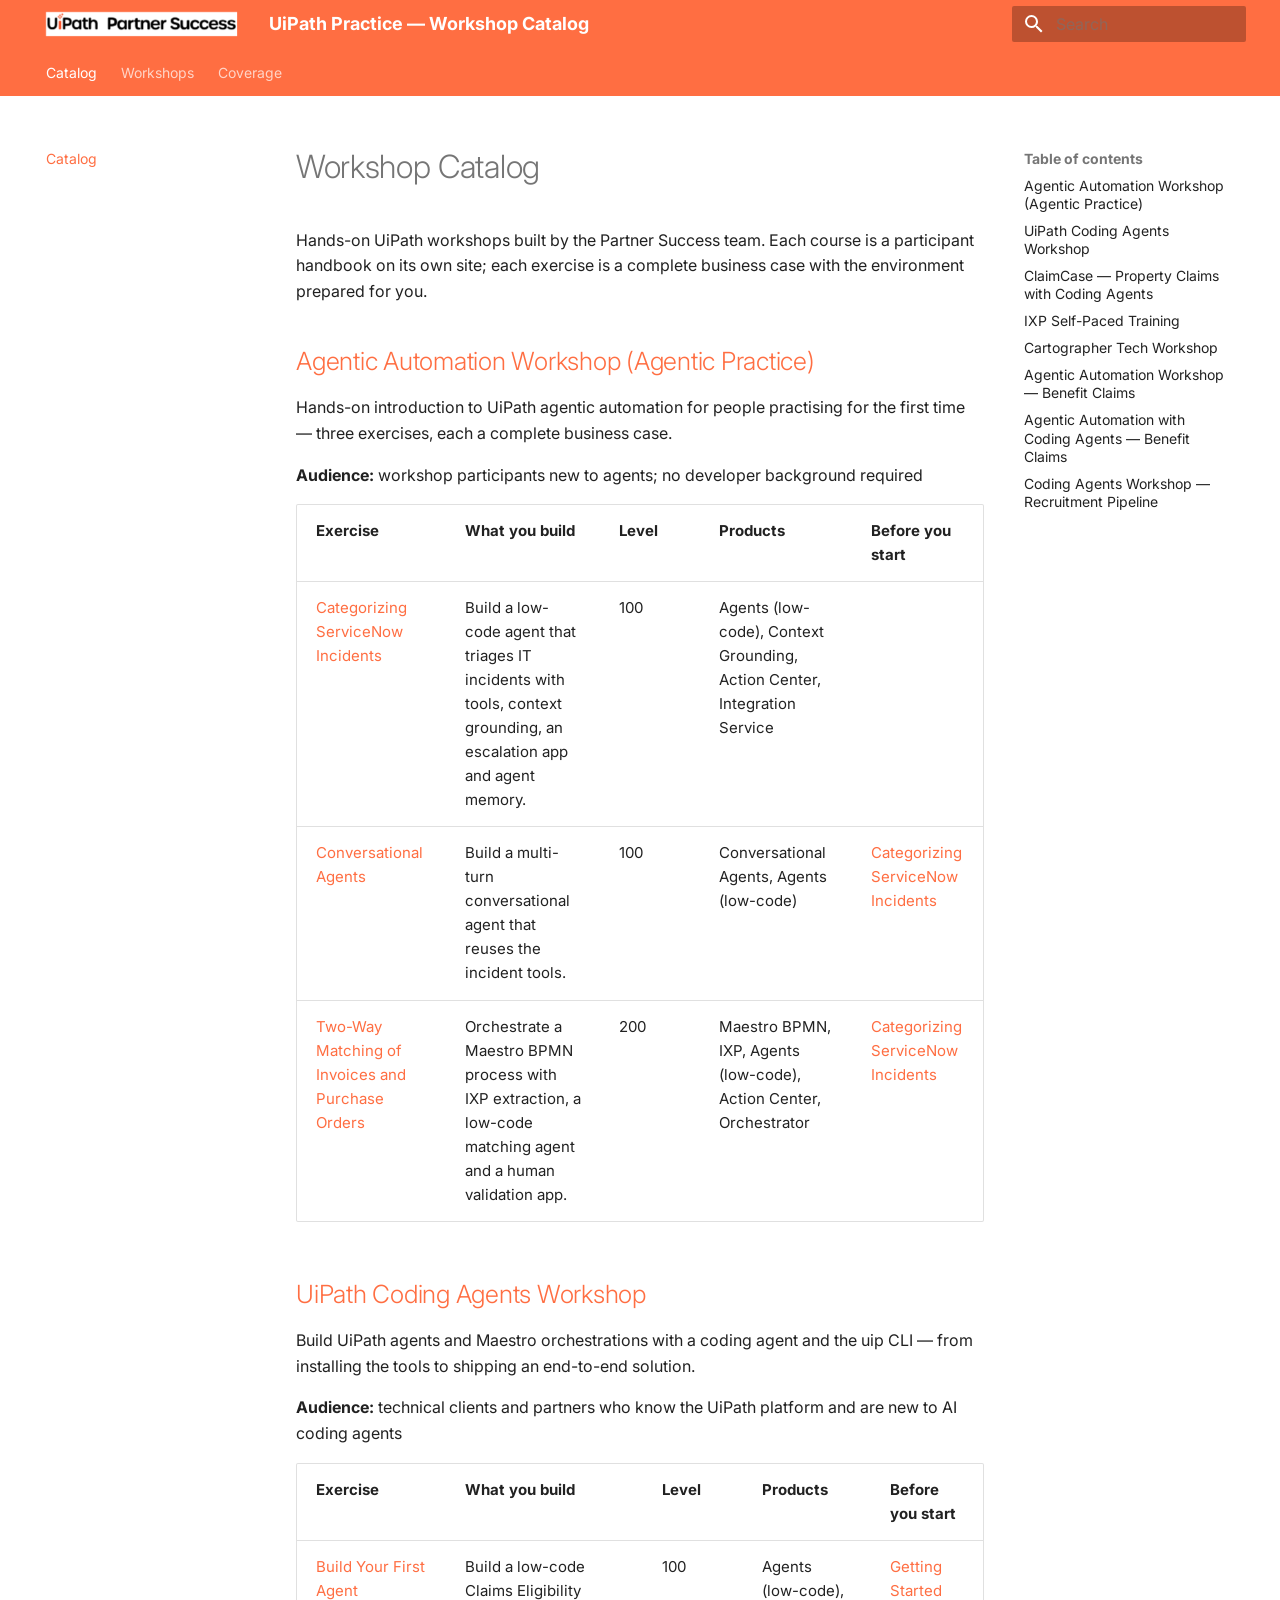
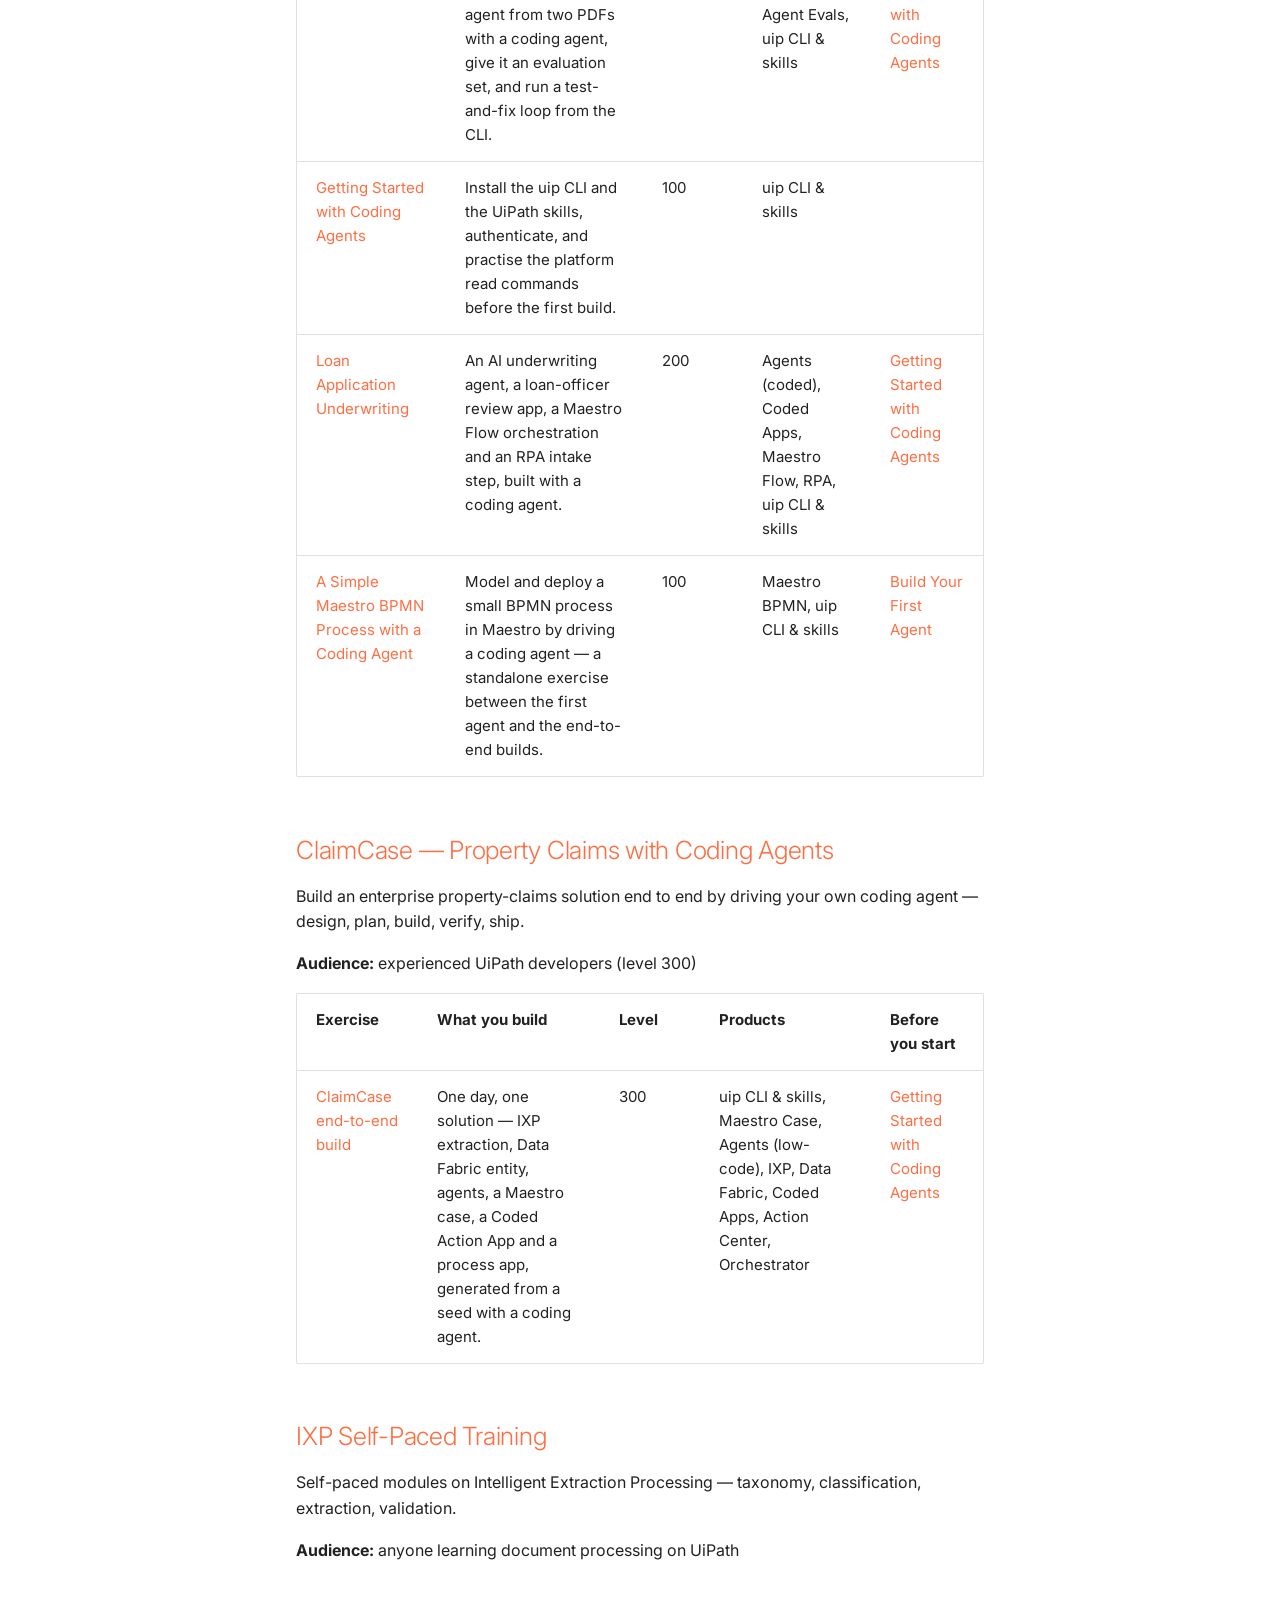
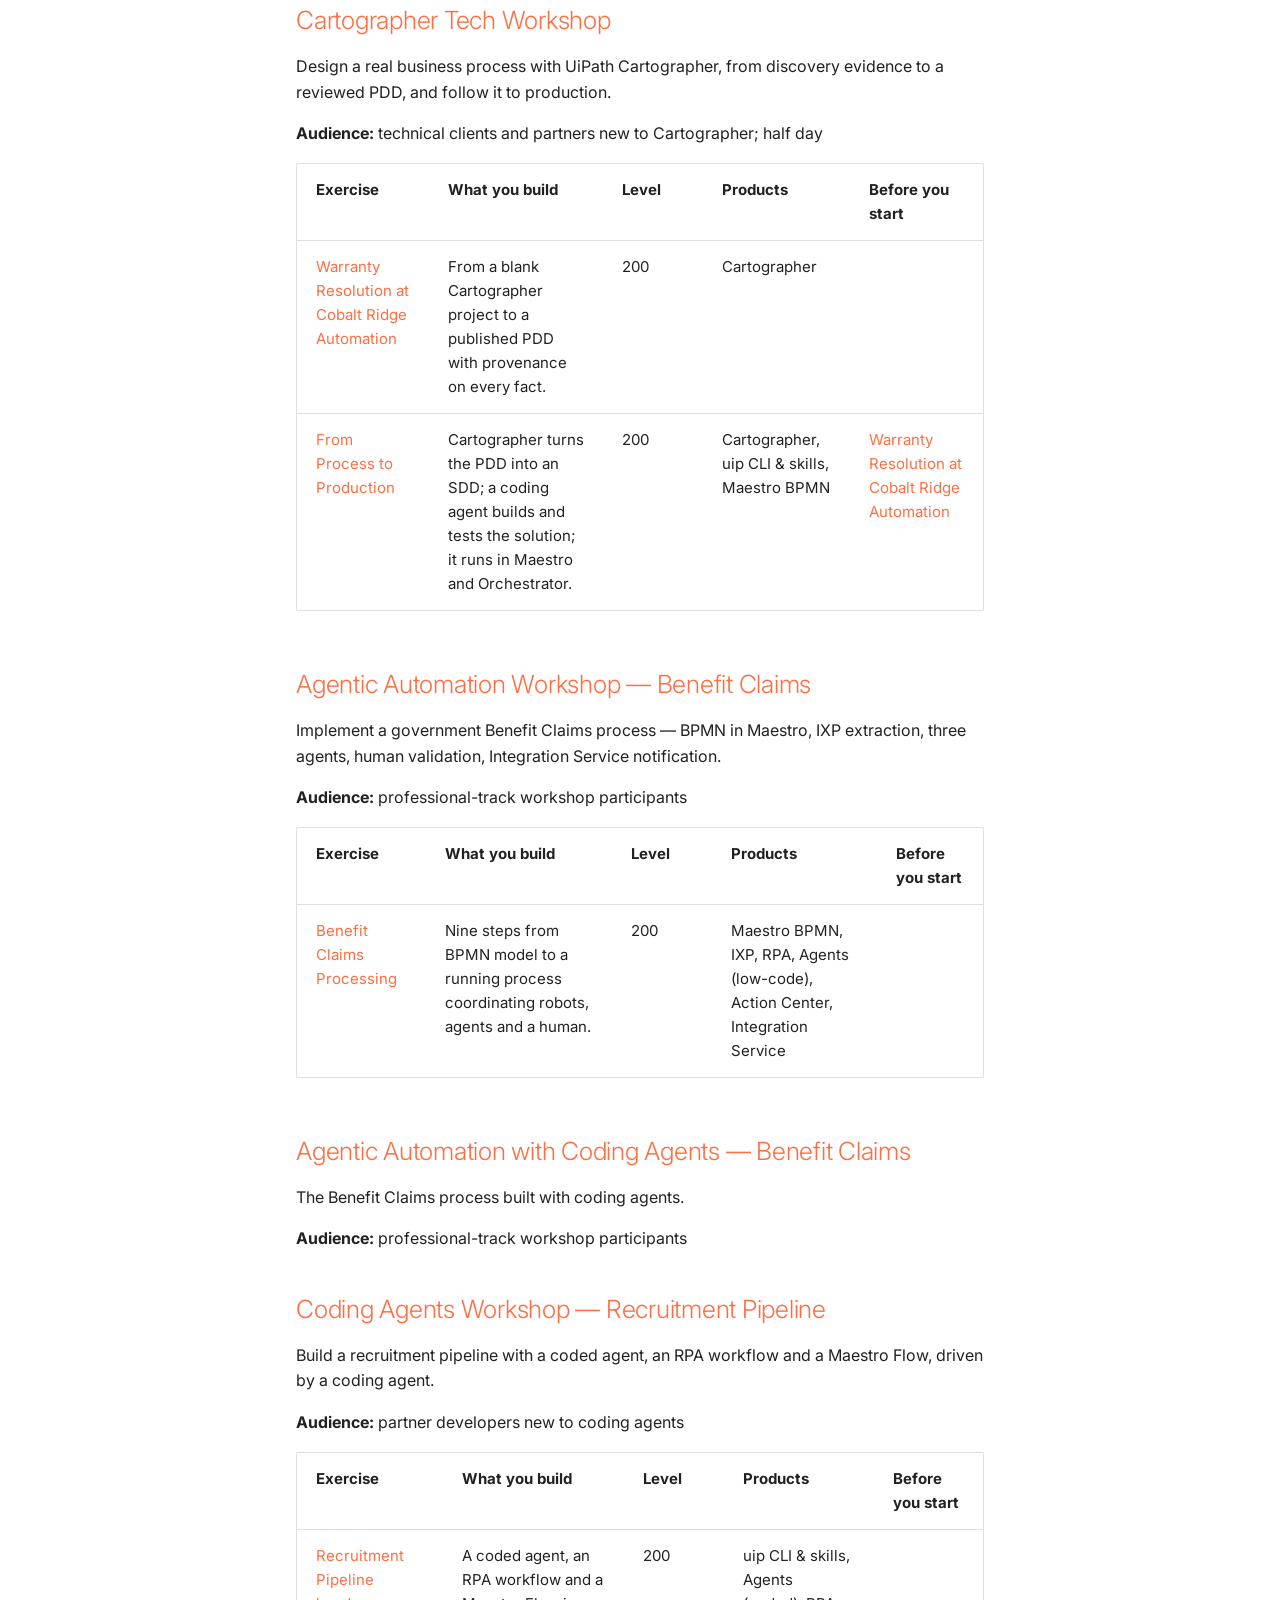
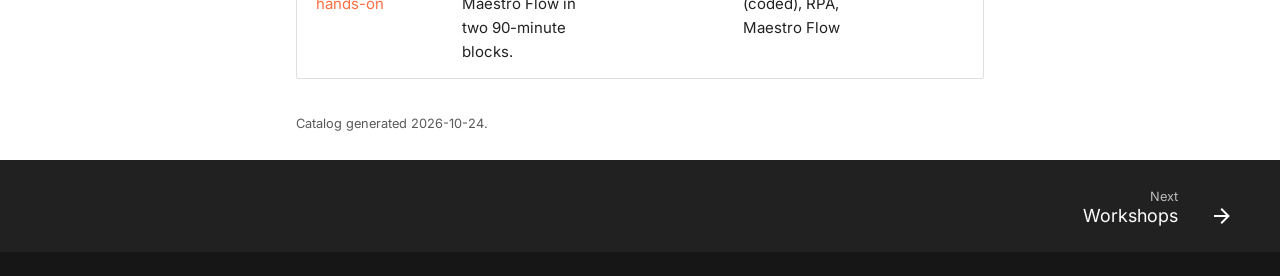
==== index.html @ 0eebb11f "Deployed 7a39adb with MkDocs version: 1.6.1" ====
<!doctype html>
<html lang="en" class="no-js">
  <head>
    
      <meta charset="utf-8">
      <meta name="viewport" content="width=device-width,initial-scale=1">
      
        <meta name="description" content="Catalog of hands-on UiPath workshops and exercises built by Partner Success">
      
      
      
        <link rel="canonical" href="https://uipath-practice.github.io/">
      
      
      
        <link rel="next" href="workshops/">
      
      
        
      
      
      <link rel="icon" href="assets/images/favicon.png">
      <meta name="generator" content="mkdocs-1.6.1, mkdocs-material-9.8.0">
    
    
      
        <title>UiPath Practice — Workshop Catalog</title>
      
    
    
      <link rel="stylesheet" href="assets/stylesheets/main.57a0d79d.min.css">
      
        
        <link rel="stylesheet" href="assets/stylesheets/palette.fb2fffe2.min.css">
      
      


    
    
      
    
    
      
        
        
        <link rel="preconnect" href="https://fonts.gstatic.com" crossorigin>
        <link rel="stylesheet" href="https://fonts.googleapis.com/css?family=Inter:300,300i,400,400i,700,700i%7CRoboto+Mono:400,400i,700,700i&display=fallback">
        <style>:root{--md-text-font:"Inter";--md-code-font:"Roboto Mono"}</style>
      
    
    
      <link rel="stylesheet" href="stylesheets/extra.css">
    
    <script>__md_scope=new URL(".",location),__md_hash=e=>[...e].reduce(((e,_)=>(e<<5)-e+_.charCodeAt(0)),0),__md_get=(e,_=localStorage,t=__md_scope)=>JSON.parse(_.getItem(t.pathname+"."+e)),__md_set=(e,_,t=localStorage,a=__md_scope)=>{try{t.setItem(a.pathname+"."+e,JSON.stringify(_))}catch(e){}}</script>
    
      

    
    
  </head>
  
  
    
    
    
    
    
    <body dir="ltr" data-md-color-scheme="default" data-md-color-primary="deep-orange" data-md-color-accent="orange">
  
    
    <input class="md-toggle" data-md-toggle="drawer" type="checkbox" id="__drawer" autocomplete="off">
    <input class="md-toggle" data-md-toggle="search" type="checkbox" id="__search" autocomplete="off">
    <label class="md-overlay" for="__drawer"></label>
    <div data-md-component="skip">
      
        
        <a href="#workshop-catalog" class="md-skip">
          Skip to content
        </a>
      
    </div>
    <div data-md-component="announce">
      
    </div>
    
    
      

<header class="md-header" data-md-component="header">
  <nav class="md-header__inner md-grid" aria-label="Header">
    <a href="." title="UiPath Practice — Workshop Catalog" class="md-header__button md-logo" aria-label="UiPath Practice — Workshop Catalog" data-md-component="logo">
      
  <img src="assets/images/logo.png" alt="logo">

    </a>
    <label class="md-header__button md-icon" for="__drawer">
      
      <svg xmlns="http://www.w3.org/2000/svg" viewBox="0 0 24 24"><path d="M3 6h18v2H3zm0 5h18v2H3zm0 5h18v2H3z"/></svg>
    </label>
    <div class="md-header__title" data-md-component="header-title">
      <div class="md-header__ellipsis">
        <div class="md-header__topic">
          <span class="md-ellipsis">
            UiPath Practice — Workshop Catalog
          </span>
        </div>
        <div class="md-header__topic" data-md-component="header-topic">
          <span class="md-ellipsis">
            
              Catalog
            
          </span>
        </div>
      </div>
    </div>
    
      
    
    
    
    
      
      
        <label class="md-header__button md-icon" for="__search">
          
          <svg xmlns="http://www.w3.org/2000/svg" viewBox="0 0 24 24"><path d="M9.5 3A6.5 6.5 0 0 1 16 9.5c0 1.61-.59 3.09-1.56 4.23l.27.27h.79l5 5-1.5 1.5-5-5v-.79l-.27-.27A6.52 6.52 0 0 1 9.5 16 6.5 6.5 0 0 1 3 9.5 6.5 6.5 0 0 1 9.5 3m0 2C7 5 5 7 5 9.5S7 14 9.5 14 14 12 14 9.5 12 5 9.5 5"/></svg>
        </label>
        <div class="md-search" data-md-component="search" role="dialog">
  <label class="md-search__overlay" for="__search"></label>
  <div class="md-search__inner" role="search">
    <form class="md-search__form" name="search">
      <input type="text" class="md-search__input" name="query" aria-label="Search" placeholder="Search" autocapitalize="off" autocorrect="off" autocomplete="off" spellcheck="false" data-md-component="search-query" required>
      <label class="md-search__icon md-icon" for="__search">
        
        <svg xmlns="http://www.w3.org/2000/svg" viewBox="0 0 24 24"><path d="M9.5 3A6.5 6.5 0 0 1 16 9.5c0 1.61-.59 3.09-1.56 4.23l.27.27h.79l5 5-1.5 1.5-5-5v-.79l-.27-.27A6.52 6.52 0 0 1 9.5 16 6.5 6.5 0 0 1 3 9.5 6.5 6.5 0 0 1 9.5 3m0 2C7 5 5 7 5 9.5S7 14 9.5 14 14 12 14 9.5 12 5 9.5 5"/></svg>
        
        <svg xmlns="http://www.w3.org/2000/svg" viewBox="0 0 24 24"><path d="M20 11v2H8l5.5 5.5-1.42 1.42L4.16 12l7.92-7.92L13.5 5.5 8 11z"/></svg>
      </label>
      <nav class="md-search__options" aria-label="Search">
        
        <button type="reset" class="md-search__icon md-icon" title="Clear" aria-label="Clear" tabindex="-1">
          
          <svg xmlns="http://www.w3.org/2000/svg" viewBox="0 0 24 24"><path d="M19 6.41 17.59 5 12 10.59 6.41 5 5 6.41 10.59 12 5 17.59 6.41 19 12 13.41 17.59 19 19 17.59 13.41 12z"/></svg>
        </button>
      </nav>
      
    </form>
    <div class="md-search__output">
      <div class="md-search__scrollwrap" tabindex="0" data-md-scrollfix>
        <div class="md-search-result" data-md-component="search-result">
          <div class="md-search-result__meta">
            Initializing search
          </div>
          <ol class="md-search-result__list" role="presentation"></ol>
        </div>
      </div>
    </div>
  </div>
</div>
      
    
    
  </nav>
  
</header>
    
    <div class="md-container" data-md-component="container">
      
      
        
          
            
<nav class="md-tabs" aria-label="Tabs" data-md-component="tabs">
  <div class="md-grid">
    <ul class="md-tabs__list">
      
        
  
  
  
    
  
  
    <li class="md-tabs__item md-tabs__item--active">
      <a href="." class="md-tabs__link">
        
  
  
    
  
  Catalog

      </a>
    </li>
  

      
        
  
  
  
  
    <li class="md-tabs__item">
      <a href="workshops/" class="md-tabs__link">
        
  
  
    
  
  Workshops

      </a>
    </li>
  

      
        
  
  
  
  
    <li class="md-tabs__item">
      <a href="coverage/" class="md-tabs__link">
        
  
  
    
  
  Coverage

      </a>
    </li>
  

      
    </ul>
  </div>
</nav>
          
        
      
      <main class="md-main" data-md-component="main">
        <div class="md-main__inner md-grid">
          
            
              
              <div class="md-sidebar md-sidebar--primary" data-md-component="sidebar" data-md-type="navigation" >
                <div class="md-sidebar__scrollwrap">
                  <div class="md-sidebar__inner">
                    


  


<nav class="md-nav md-nav--primary md-nav--lifted" aria-label="Navigation" data-md-level="0">
  <label class="md-nav__title" for="__drawer">
    <a href="." title="UiPath Practice — Workshop Catalog" class="md-nav__button md-logo" aria-label="UiPath Practice — Workshop Catalog" data-md-component="logo">
      
  <img src="assets/images/logo.png" alt="logo">

    </a>
    UiPath Practice — Workshop Catalog
  </label>
  
  <ul class="md-nav__list" data-md-scrollfix>
    
      
      
  
  
    
  
  
  
    <li class="md-nav__item md-nav__item--active">
      
      <input class="md-nav__toggle md-toggle" type="checkbox" id="__toc">
      
      
        
      
      
        <label class="md-nav__link md-nav__link--active" for="__toc">
          
  
  
  <span class="md-ellipsis">
    
  
    Catalog
  

    
  </span>
  
  

          <span class="md-nav__icon md-icon"></span>
        </label>
      
      <a href="." class="md-nav__link md-nav__link--active">
        
  
  
  <span class="md-ellipsis">
    
  
    Catalog
  

    
  </span>
  
  

      </a>
      
        

<nav class="md-nav md-nav--secondary" aria-label="Table of contents">
  
  
  
    
  
  
    <label class="md-nav__title" for="__toc">
      <span class="md-nav__icon md-icon"></span>
      Table of contents
    </label>
    <ul class="md-nav__list" data-md-component="toc" data-md-scrollfix>
      
        <li class="md-nav__item">
  <a href="#agentic-automation-workshop-agentic-practice" class="md-nav__link">
    <span class="md-ellipsis">
      
        Agentic Automation Workshop (Agentic Practice)
      
    </span>
  </a>
  
</li>
      
        <li class="md-nav__item">
  <a href="#uipath-coding-agents-workshop" class="md-nav__link">
    <span class="md-ellipsis">
      
        UiPath Coding Agents Workshop
      
    </span>
  </a>
  
</li>
      
        <li class="md-nav__item">
  <a href="#claimcase-property-claims-with-coding-agents" class="md-nav__link">
    <span class="md-ellipsis">
      
        ClaimCase — Property Claims with Coding Agents
      
    </span>
  </a>
  
</li>
      
        <li class="md-nav__item">
  <a href="#ixp-self-paced-training" class="md-nav__link">
    <span class="md-ellipsis">
      
        IXP Self-Paced Training
      
    </span>
  </a>
  
</li>
      
        <li class="md-nav__item">
  <a href="#cartographer-tech-workshop" class="md-nav__link">
    <span class="md-ellipsis">
      
        Cartographer Tech Workshop
      
    </span>
  </a>
  
</li>
      
        <li class="md-nav__item">
  <a href="#agentic-automation-workshop-benefit-claims" class="md-nav__link">
    <span class="md-ellipsis">
      
        Agentic Automation Workshop — Benefit Claims
      
    </span>
  </a>
  
</li>
      
        <li class="md-nav__item">
  <a href="#agentic-automation-with-coding-agents-benefit-claims" class="md-nav__link">
    <span class="md-ellipsis">
      
        Agentic Automation with Coding Agents — Benefit Claims
      
    </span>
  </a>
  
</li>
      
        <li class="md-nav__item">
  <a href="#coding-agents-workshop-recruitment-pipeline" class="md-nav__link">
    <span class="md-ellipsis">
      
        Coding Agents Workshop — Recruitment Pipeline
      
    </span>
  </a>
  
</li>
      
    </ul>
  
</nav>
      
    </li>
  

    
      
      
  
  
  
  
    <li class="md-nav__item">
      <a href="workshops/" class="md-nav__link">
        
  
  
  <span class="md-ellipsis">
    
  
    Workshops
  

    
  </span>
  
  

      </a>
    </li>
  

    
      
      
  
  
  
  
    <li class="md-nav__item">
      <a href="coverage/" class="md-nav__link">
        
  
  
  <span class="md-ellipsis">
    
  
    Coverage
  

    
  </span>
  
  

      </a>
    </li>
  

    
  </ul>
</nav>
                  </div>
                </div>
              </div>
            
            
              
              <div class="md-sidebar md-sidebar--secondary" data-md-component="sidebar" data-md-type="toc" >
                <div class="md-sidebar__scrollwrap">
                  <div class="md-sidebar__inner">
                    

<nav class="md-nav md-nav--secondary" aria-label="Table of contents">
  
  
  
    
  
  
    <label class="md-nav__title" for="__toc">
      <span class="md-nav__icon md-icon"></span>
      Table of contents
    </label>
    <ul class="md-nav__list" data-md-component="toc" data-md-scrollfix>
      
        <li class="md-nav__item">
  <a href="#agentic-automation-workshop-agentic-practice" class="md-nav__link">
    <span class="md-ellipsis">
      
        Agentic Automation Workshop (Agentic Practice)
      
    </span>
  </a>
  
</li>
      
        <li class="md-nav__item">
  <a href="#uipath-coding-agents-workshop" class="md-nav__link">
    <span class="md-ellipsis">
      
        UiPath Coding Agents Workshop
      
    </span>
  </a>
  
</li>
      
        <li class="md-nav__item">
  <a href="#claimcase-property-claims-with-coding-agents" class="md-nav__link">
    <span class="md-ellipsis">
      
        ClaimCase — Property Claims with Coding Agents
      
    </span>
  </a>
  
</li>
      
        <li class="md-nav__item">
  <a href="#ixp-self-paced-training" class="md-nav__link">
    <span class="md-ellipsis">
      
        IXP Self-Paced Training
      
    </span>
  </a>
  
</li>
      
        <li class="md-nav__item">
  <a href="#cartographer-tech-workshop" class="md-nav__link">
    <span class="md-ellipsis">
      
        Cartographer Tech Workshop
      
    </span>
  </a>
  
</li>
      
        <li class="md-nav__item">
  <a href="#agentic-automation-workshop-benefit-claims" class="md-nav__link">
    <span class="md-ellipsis">
      
        Agentic Automation Workshop — Benefit Claims
      
    </span>
  </a>
  
</li>
      
        <li class="md-nav__item">
  <a href="#agentic-automation-with-coding-agents-benefit-claims" class="md-nav__link">
    <span class="md-ellipsis">
      
        Agentic Automation with Coding Agents — Benefit Claims
      
    </span>
  </a>
  
</li>
      
        <li class="md-nav__item">
  <a href="#coding-agents-workshop-recruitment-pipeline" class="md-nav__link">
    <span class="md-ellipsis">
      
        Coding Agents Workshop — Recruitment Pipeline
      
    </span>
  </a>
  
</li>
      
    </ul>
  
</nav>
                  </div>
                </div>
              </div>
            
          
          
            <div class="md-content" data-md-component="content">
              
              <article class="md-content__inner md-typeset">
                
                  



<h1 id="workshop-catalog">Workshop Catalog</h1>
<p>Hands-on UiPath workshops built by the Partner Success team. Each course is a participant handbook on its own site; each exercise is a complete business case with the environment prepared for you.</p>
<h2 id="agentic-automation-workshop-agentic-practice"><a href="https://uipath-practice.github.io/AgenticPracticeCourse/">Agentic Automation Workshop (Agentic Practice)</a></h2>
<p>Hands-on introduction to UiPath agentic automation for people practising for the first time — three exercises, each a complete business case.</p>
<p><strong>Audience:</strong> workshop participants new to agents; no developer background required</p>
<table>
<thead>
<tr>
<th>Exercise</th>
<th>What you build</th>
<th>Level</th>
<th>Products</th>
<th>Before you start</th>
</tr>
</thead>
<tbody>
<tr>
<td><a href="https://uipath-practice.github.io/AgenticPracticeCourse/categorizing-incidents/">Categorizing ServiceNow Incidents</a></td>
<td>Build a low-code agent that triages IT incidents with tools, context grounding, an escalation app and agent memory.</td>
<td>100</td>
<td>Agents (low-code), Context Grounding, Action Center, Integration Service</td>
<td></td>
</tr>
<tr>
<td><a href="https://uipath-practice.github.io/AgenticPracticeCourse/conversational-agents/">Conversational Agents</a></td>
<td>Build a multi-turn conversational agent that reuses the incident tools.</td>
<td>100</td>
<td>Conversational Agents, Agents (low-code)</td>
<td><a href="https://uipath-practice.github.io/AgenticPracticeCourse/categorizing-incidents/">Categorizing ServiceNow Incidents</a></td>
</tr>
<tr>
<td><a href="https://uipath-practice.github.io/AgenticPracticeCourse/invoice-matching-ixp/">Two-Way Matching of Invoices and Purchase Orders</a></td>
<td>Orchestrate a Maestro BPMN process with IXP extraction, a low-code matching agent and a human validation app.</td>
<td>200</td>
<td>Maestro BPMN, IXP, Agents (low-code), Action Center, Orchestrator</td>
<td><a href="https://uipath-practice.github.io/AgenticPracticeCourse/categorizing-incidents/">Categorizing ServiceNow Incidents</a></td>
</tr>
</tbody>
</table>
<h2 id="uipath-coding-agents-workshop"><a href="https://uipath-practice.github.io/CodingAgentsCourse/">UiPath Coding Agents Workshop</a></h2>
<p>Build UiPath agents and Maestro orchestrations with a coding agent and the uip CLI — from installing the tools to shipping an end-to-end solution.</p>
<p><strong>Audience:</strong> technical clients and partners who know the UiPath platform and are new to AI coding agents</p>
<table>
<thead>
<tr>
<th>Exercise</th>
<th>What you build</th>
<th>Level</th>
<th>Products</th>
<th>Before you start</th>
</tr>
</thead>
<tbody>
<tr>
<td><a href="https://uipath-practice.github.io/CodingAgentsCourse/getting-started/3-build-your-first-agent/">Build Your First Agent</a></td>
<td>Build a low-code Claims Eligibility agent from two PDFs with a coding agent, give it an evaluation set, and run a test-and-fix loop from the CLI.</td>
<td>100</td>
<td>Agents (low-code), Agent Evals, uip CLI &amp; skills</td>
<td><a href="https://uipath-practice.github.io/CodingAgentsCourse/getting-started/">Getting Started with Coding Agents</a></td>
</tr>
<tr>
<td><a href="https://uipath-practice.github.io/CodingAgentsCourse/getting-started/">Getting Started with Coding Agents</a></td>
<td>Install the uip CLI and the UiPath skills, authenticate, and practise the platform read commands before the first build.</td>
<td>100</td>
<td>uip CLI &amp; skills</td>
<td></td>
</tr>
<tr>
<td><a href="https://uipath-practice.github.io/CodingAgentsCourse/loan-application-underwriting/">Loan Application Underwriting</a></td>
<td>An AI underwriting agent, a loan-officer review app, a Maestro Flow orchestration and an RPA intake step, built with a coding agent.</td>
<td>200</td>
<td>Agents (coded), Coded Apps, Maestro Flow, RPA, uip CLI &amp; skills</td>
<td><a href="https://uipath-practice.github.io/CodingAgentsCourse/getting-started/">Getting Started with Coding Agents</a></td>
</tr>
<tr>
<td><a href="https://uipath-practice.github.io/CodingAgentsCourse/getting-started/4-simple-bpmn/">A Simple Maestro BPMN Process with a Coding Agent</a></td>
<td>Model and deploy a small BPMN process in Maestro by driving a coding agent — a standalone exercise between the first agent and the end-to-end builds.</td>
<td>100</td>
<td>Maestro BPMN, uip CLI &amp; skills</td>
<td><a href="https://uipath-practice.github.io/CodingAgentsCourse/getting-started/3-build-your-first-agent/">Build Your First Agent</a></td>
</tr>
</tbody>
</table>
<h2 id="claimcase-property-claims-with-coding-agents"><a href="https://uipath-practice.github.io/ClaimCaseWorkshop/">ClaimCase — Property Claims with Coding Agents</a></h2>
<p>Build an enterprise property-claims solution end to end by driving your own coding agent — design, plan, build, verify, ship.</p>
<p><strong>Audience:</strong> experienced UiPath developers (level 300)</p>
<table>
<thead>
<tr>
<th>Exercise</th>
<th>What you build</th>
<th>Level</th>
<th>Products</th>
<th>Before you start</th>
</tr>
</thead>
<tbody>
<tr>
<td><a href="https://uipath-practice.github.io/ClaimCaseWorkshop/">ClaimCase end-to-end build</a></td>
<td>One day, one solution — IXP extraction, Data Fabric entity, agents, a Maestro case, a Coded Action App and a process app, generated from a seed with a coding agent.</td>
<td>300</td>
<td>uip CLI &amp; skills, Maestro Case, Agents (low-code), IXP, Data Fabric, Coded Apps, Action Center, Orchestrator</td>
<td><a href="https://uipath-practice.github.io/CodingAgentsCourse/getting-started/">Getting Started with Coding Agents</a></td>
</tr>
</tbody>
</table>
<h2 id="ixp-self-paced-training"><a href="https://uipath-practice.github.io/IXP-TrainingCourse/">IXP Self-Paced Training</a></h2>
<p>Self-paced modules on Intelligent Extraction Processing — taxonomy, classification, extraction, validation.</p>
<p><strong>Audience:</strong> anyone learning document processing on UiPath</p>
<h2 id="cartographer-tech-workshop"><a href="https://uipath-practice.github.io/CartographerWorkshop/">Cartographer Tech Workshop</a></h2>
<p>Design a real business process with UiPath Cartographer, from discovery evidence to a reviewed PDD, and follow it to production.</p>
<p><strong>Audience:</strong> technical clients and partners new to Cartographer; half day</p>
<table>
<thead>
<tr>
<th>Exercise</th>
<th>What you build</th>
<th>Level</th>
<th>Products</th>
<th>Before you start</th>
</tr>
</thead>
<tbody>
<tr>
<td><a href="https://uipath-practice.github.io/CartographerWorkshop/warranty-resolution/">Warranty Resolution at Cobalt Ridge Automation</a></td>
<td>From a blank Cartographer project to a published PDD with provenance on every fact.</td>
<td>200</td>
<td>Cartographer</td>
<td></td>
</tr>
<tr>
<td><a href="https://uipath-practice.github.io/CartographerWorkshop/process-to-production/">From Process to Production</a></td>
<td>Cartographer turns the PDD into an SDD; a coding agent builds and tests the solution; it runs in Maestro and Orchestrator.</td>
<td>200</td>
<td>Cartographer, uip CLI &amp; skills, Maestro BPMN</td>
<td><a href="https://uipath-practice.github.io/CartographerWorkshop/warranty-resolution/">Warranty Resolution at Cobalt Ridge Automation</a></td>
</tr>
</tbody>
</table>
<h2 id="agentic-automation-workshop-benefit-claims"><a href="https://uipath-practice.github.io/AgenticProfessionalCourse/">Agentic Automation Workshop — Benefit Claims</a></h2>
<p>Implement a government Benefit Claims process — BPMN in Maestro, IXP extraction, three agents, human validation, Integration Service notification.</p>
<p><strong>Audience:</strong> professional-track workshop participants</p>
<table>
<thead>
<tr>
<th>Exercise</th>
<th>What you build</th>
<th>Level</th>
<th>Products</th>
<th>Before you start</th>
</tr>
</thead>
<tbody>
<tr>
<td><a href="https://uipath-practice.github.io/AgenticProfessionalCourse/benefit-claims-processing/">Benefit Claims Processing</a></td>
<td>Nine steps from BPMN model to a running process coordinating robots, agents and a human.</td>
<td>200</td>
<td>Maestro BPMN, IXP, RPA, Agents (low-code), Action Center, Integration Service</td>
<td></td>
</tr>
</tbody>
</table>
<h2 id="agentic-automation-with-coding-agents-benefit-claims"><a href="https://uipath-practice.github.io/AgenticCodingAgents/">Agentic Automation with Coding Agents — Benefit Claims</a></h2>
<p>The Benefit Claims process built with coding agents.</p>
<p><strong>Audience:</strong> professional-track workshop participants</p>
<h2 id="coding-agents-workshop-recruitment-pipeline"><a href="https://uipath-practice.github.io/CodingAgentsRecruitmentPipeline/">Coding Agents Workshop — Recruitment Pipeline</a></h2>
<p>Build a recruitment pipeline with a coded agent, an RPA workflow and a Maestro Flow, driven by a coding agent.</p>
<p><strong>Audience:</strong> partner developers new to coding agents</p>
<table>
<thead>
<tr>
<th>Exercise</th>
<th>What you build</th>
<th>Level</th>
<th>Products</th>
<th>Before you start</th>
</tr>
</thead>
<tbody>
<tr>
<td><a href="https://uipath-practice.github.io/CodingAgentsRecruitmentPipeline/coding-agents-hands-on/">Recruitment Pipeline hands-on</a></td>
<td>A coded agent, an RPA workflow and a Maestro Flow in two 90-minute blocks.</td>
<td>200</td>
<td>uip CLI &amp; skills, Agents (coded), RPA, Maestro Flow</td>
<td></td>
</tr>
</tbody>
</table>
<p><small>Catalog generated 2026-10-24.</small></p>












                
              </article>
            </div>
          
          
<script>var target=document.getElementById(location.hash.slice(1));target&&target.name&&(target.checked=target.name.startsWith("__tabbed_"))</script>
        </div>
        
          <button type="button" class="md-top md-icon" data-md-component="top" hidden>
  
  <svg xmlns="http://www.w3.org/2000/svg" viewBox="0 0 24 24"><path d="M13 20h-2V8l-5.5 5.5-1.42-1.42L12 4.16l7.92 7.92-1.42 1.42L13 8z"/></svg>
  Back to top
</button>
        
      </main>
      
        <footer class="md-footer">
  
    
      
      <nav class="md-footer__inner md-grid" aria-label="Footer" >
        
        
          
          <a href="workshops/" class="md-footer__link md-footer__link--next" aria-label="Next: Workshops">
            <div class="md-footer__title">
              <span class="md-footer__direction">
                Next
              </span>
              <div class="md-ellipsis">
                Workshops
              </div>
            </div>
            <div class="md-footer__button md-icon">
              
              <svg xmlns="http://www.w3.org/2000/svg" viewBox="0 0 24 24"><path d="M4 11v2h12l-5.5 5.5 1.42 1.42L19.84 12l-7.92-7.92L10.5 5.5 16 11z"/></svg>
            </div>
          </a>
        
      </nav>
    
  
  <div class="md-footer-meta md-typeset">
    <div class="md-footer-meta__inner md-grid">
      <div class="md-copyright">
  
  
</div>
      
    </div>
  </div>
</footer>
      
    </div>
    <div class="md-dialog" data-md-component="dialog">
      <div class="md-dialog__inner md-typeset"></div>
    </div>
    
    
    
      
      
      <script id="__config" type="application/json">{"annotate": null, "base": ".", "features": ["navigation.tabs", "navigation.top", "navigation.footer", "search.highlight", "content.code.copy"], "search": "assets/javascripts/workers/search.a7633da7.min.js", "tags": null, "translations": {"clipboard.copied": "Copied to clipboard", "clipboard.copy": "Copy to clipboard", "search.result.more.one": "1 more on this page", "search.result.more.other": "# more on this page", "search.result.none": "No matching documents", "search.result.one": "1 matching document", "search.result.other": "# matching documents", "search.result.placeholder": "Type to start searching", "search.result.term.missing": "Missing", "select.version": "Select version"}, "version": null}</script>
    
    
      <script src="assets/javascripts/bundle.c21346df.min.js"></script>
      
    
  </body>
</html>
---- assets/stylesheets/main.57a0d79d.min.css ----
@charset "UTF-8";html{box-sizing:border-box;-webkit-text-size-adjust:none;-moz-text-size-adjust:none;text-size-adjust:none}*,:after,:before{box-sizing:inherit}@media(prefers-reduced-motion){*,:after,:before{transition:none!important}}body{margin:0;-webkit-font-smoothing:antialiased;-moz-osx-font-smoothing:grayscale;--md-text-font-family:var(--md-text-font, _),
    -apple-system, BlinkMacSystemFont, Helvetica, Arial, sans-serif;--md-code-font-family:var(--md-code-font, _),
    SFMono-Regular, Consolas, Menlo, monospace}.md-typeset code:not(.focus-visible),a,button,input,label{-webkit-tap-highlight-color:transparent}a{color:inherit;text-decoration:none}hr{box-sizing:initial;display:block;height:.05rem;padding:0;overflow:visible;border:0}small{font-size:80%}sub,sup{line-height:1em}img{border-style:none}table{border-spacing:0;border-collapse:initial}td,th{font-weight:400;vertical-align:top}button{padding:0;margin:0;font-family:inherit;font-size:inherit;background:#0000;border:0}input{border:0;outline:none}:root{--md-primary-fg-color:#4051b5;--md-primary-fg-color--light:#5d6cc0;--md-primary-fg-color--dark:#303fa1;--md-primary-bg-color:#fff;--md-primary-bg-color--light:#ffffffb3;--md-accent-fg-color:#526cfe;--md-accent-fg-color--transparent:#526cfe1a;--md-accent-bg-color:#fff;--md-accent-bg-color--light:#ffffffb3;--md-typeset-table-sort-icon:url("data:image/svg+xml;charset=utf-8,<svg xmlns='http://www.w3.org/2000/svg' viewBox='0 0 24 24'><path d='m18 21-4-4h3V7h-3l4-4 4 4h-3v10h3M2 19v-2h10v2M2 13v-2h7v2M2 7V5h4v2z'/></svg>");--md-typeset-table-sort-icon--asc:url("data:image/svg+xml;charset=utf-8,<svg xmlns='http://www.w3.org/2000/svg' viewBox='0 0 24 24'><path d='M19 17h3l-4 4-4-4h3V3h2M2 17h10v2H2M6 5v2H2V5m0 6h7v2H2z'/></svg>");--md-typeset-table-sort-icon--desc:url("data:image/svg+xml;charset=utf-8,<svg xmlns='http://www.w3.org/2000/svg' viewBox='0 0 24 24'><path d='M19 7h3l-4-4-4 4h3v14h2M2 17h10v2H2M6 5v2H2V5m0 6h7v2H2z'/></svg>")}[data-md-color-scheme=default]{color-scheme:light}[data-md-color-scheme=default] img[src$="#gh-dark-mode-only"],[data-md-color-scheme=default] img[src$="#only-dark"]{display:none}:root,[data-md-color-scheme=default]{--md-hue:225deg;--md-default-fg-color:#000000de;--md-default-fg-color--light:#0000008a;--md-default-fg-color--lighter:#00000052;--md-default-fg-color--lightest:#00000012;--md-default-bg-color:#fff;--md-default-bg-color--light:#ffffffb3;--md-default-bg-color--lighter:#ffffff4d;--md-default-bg-color--lightest:#ffffff1f;--md-code-fg-color:#36464e;--md-code-bg-color:#f5f5f5;--md-code-bg-color--light:#f5f5f5b3;--md-code-bg-color--lighter:#f5f5f54d;--md-code-hl-color:#4287ff;--md-code-hl-color--light:#4287ff1a;--md-code-hl-number-color:#d52a2a;--md-code-hl-special-color:#db1457;--md-code-hl-function-color:#a846b9;--md-code-hl-constant-color:#6e59d9;--md-code-hl-keyword-color:#3f6ec6;--md-code-hl-string-color:#1c7d4d;--md-code-hl-name-color:var(--md-code-fg-color);--md-code-hl-operator-color:var(--md-default-fg-color--light);--md-code-hl-punctuation-color:var(--md-default-fg-color--light);--md-code-hl-comment-color:var(--md-default-fg-color--light);--md-code-hl-generic-color:var(--md-default-fg-color--light);--md-code-hl-variable-color:var(--md-default-fg-color--light);--md-typeset-color:var(--md-default-fg-color);--md-typeset-a-color:var(--md-primary-fg-color);--md-typeset-del-color:#f5503d26;--md-typeset-ins-color:#0bd57026;--md-typeset-kbd-color:#fafafa;--md-typeset-kbd-accent-color:#fff;--md-typeset-kbd-border-color:#b8b8b8;--md-typeset-mark-color:#ffff0080;--md-typeset-table-color:#0000001f;--md-typeset-table-color--light:#00000009;--md-admonition-fg-color:var(--md-default-fg-color);--md-admonition-bg-color:var(--md-default-bg-color);--md-warning-fg-color:#000000de;--md-warning-bg-color:#ff9;--md-footer-fg-color:#fff;--md-footer-fg-color--light:#ffffffb3;--md-footer-fg-color--lighter:#ffffff73;--md-footer-bg-color:#000000de;--md-footer-bg-color--dark:#00000052;--md-shadow-z1:0 0.2rem 0.5rem #0000000d,
    0 0 0.05rem #0000001a;--md-shadow-z2:0 0.2rem 0.5rem #0000001a,
    0 0 0.05rem #00000040;--md-shadow-z3:0 0.2rem 0.5rem #0003,
    0 0 0.05rem #00000059}.md-icon svg{display:block;width:1.2rem;height:1.2rem;fill:currentcolor}aside,body,input{font-family:var(--md-text-font-family);font-feature-settings:"kern","liga";color:var(--md-typeset-color)}code,kbd,pre{font-family:var(--md-code-font-family);font-feature-settings:"kern"}.md-typeset{font-size:.8rem;line-height:1.6;overflow-wrap:break-word;-webkit-print-color-adjust:exact;color-adjust:exact}@media print{.md-typeset{font-size:.68rem}.md-typeset code,.md-typeset kbd,.md-typeset pre{white-space:pre-wrap}}.md-typeset blockquote,.md-typeset dl,.md-typeset figure,.md-typeset ol,.md-typeset pre,.md-typeset ul{margin-top:1em;margin-bottom:1em}.md-typeset h1{margin:0 0 1.25em;font-size:2em;line-height:1.3;color:var(--md-default-fg-color--light)}.md-typeset h1,.md-typeset h2{font-weight:300;letter-spacing:-.01em}.md-typeset h2{margin:1.6em 0 .64em;font-size:1.5625em;line-height:1.4}.md-typeset h3{margin:1.6em 0 .8em;font-size:1.25em;font-weight:400;line-height:1.5;letter-spacing:-.01em}.md-typeset h2+h3{margin-top:.8em}.md-typeset h4{margin:1em 0;font-weight:700;letter-spacing:-.01em}.md-typeset h5,.md-typeset h6{margin:1.25em 0;font-size:.8em;font-weight:700;color:var(--md-default-fg-color--light);letter-spacing:-.01em}.md-typeset h5{text-transform:uppercase}.md-typeset h5 code{text-transform:none}.md-typeset hr{display:flow-root;margin:1.5em 0;border-bottom:.05rem solid var(--md-default-fg-color--lightest)}.md-typeset a{color:var(--md-typeset-a-color);word-break:break-word}.md-typeset a,.md-typeset a:before{transition:color 125ms}.md-typeset a:focus,.md-typeset a:hover{color:var(--md-accent-fg-color)}.md-typeset a:focus code,.md-typeset a:hover code{color:var(--md-accent-fg-color);background-color:var(--md-accent-fg-color--transparent)}.md-typeset a code{color:var(--md-typeset-a-color)}.md-typeset a.focus-visible{outline-color:var(--md-accent-fg-color);outline-offset:.2rem}.md-typeset code,.md-typeset kbd,.md-typeset pre{font-variant-ligatures:none;color:var(--md-code-fg-color);direction:ltr;transition:background-color 125ms}.md-typeset code{padding:0 .2941176471em;font-size:.85em;word-break:break-word;background-color:var(--md-code-bg-color);border-radius:.1rem;-webkit-box-decoration-break:clone;box-decoration-break:clone;transition:color 125ms,background-color 125ms}.md-typeset code:not(.focus-visible){outline:none}.md-typeset pre{position:relative;display:flow-root;line-height:1.4}.md-typeset pre>code{display:block;padding:.7720588235em 1.1764705882em;margin:0;overflow:auto;word-break:normal;touch-action:auto;scrollbar-color:var(--md-default-fg-color--lighter) #0000;scrollbar-width:thin;outline-color:var(--md-accent-fg-color);box-shadow:none;-webkit-box-decoration-break:slice;box-decoration-break:slice}.md-typeset pre>code:hover{scrollbar-color:var(--md-accent-fg-color) #0000}.md-typeset pre>code::-webkit-scrollbar{width:.2rem;height:.2rem}.md-typeset pre>code::-webkit-scrollbar-thumb{background-color:var(--md-default-fg-color--lighter)}.md-typeset pre>code::-webkit-scrollbar-thumb:hover{background-color:var(--md-accent-fg-color)}.md-typeset kbd{display:inline-block;padding:0 .6666666667em;font-size:.75em;color:var(--md-default-fg-color);word-break:break-word;vertical-align:text-top;background-color:var(--md-typeset-kbd-color);border-radius:.1rem;box-shadow:0 .1rem 0 .05rem var(--md-typeset-kbd-border-color),0 .1rem 0 var(--md-typeset-kbd-border-color),0 -.1rem .2rem var(--md-typeset-kbd-accent-color) inset}.md-typeset mark{color:inherit;word-break:break-word;background-color:var(--md-typeset-mark-color);-webkit-box-decoration-break:clone;box-decoration-break:clone}.md-typeset abbr{text-decoration:none;cursor:help}.md-typeset [data-preview],.md-typeset abbr{border-bottom:.05rem dotted var(--md-default-fg-color--light)}.md-typeset small{opacity:.75}[dir=ltr] .md-typeset sub,[dir=ltr] .md-typeset sup{margin-left:.078125em}[dir=rtl] .md-typeset sub,[dir=rtl] .md-typeset sup{margin-right:.078125em}[dir=ltr] .md-typeset blockquote{padding-left:.6rem;border-left:.2rem solid var(--md-default-fg-color--lighter)}[dir=rtl] .md-typeset blockquote{padding-right:.6rem;border-right:.2rem solid var(--md-default-fg-color--lighter)}.md-typeset blockquote{margin-left:0;margin-right:0;color:var(--md-default-fg-color--light)}.md-typeset ul{list-style-type:disc}.md-typeset ul[type]{list-style-type:revert-layer}[dir=ltr] .md-typeset ol,[dir=ltr] .md-typeset ol li ol,[dir=ltr] .md-typeset ol li ul,[dir=ltr] .md-typeset ul,[dir=ltr] .md-typeset ul li ol,[dir=ltr] .md-typeset ul li ul{margin-left:.625em}[dir=rtl] .md-typeset ol,[dir=rtl] .md-typeset ol li ol,[dir=rtl] .md-typeset ol li ul,[dir=rtl] .md-typeset ul,[dir=rtl] .md-typeset ul li ol,[dir=rtl] .md-typeset ul li ul{margin-right:.625em}.md-typeset ol,.md-typeset ul{padding:0}.md-typeset ol:not([hidden]),.md-typeset ul:not([hidden]){display:flow-root}.md-typeset ol ol,.md-typeset ul ol{list-style-type:lower-alpha}.md-typeset ol ol ol,.md-typeset ul ol ol{list-style-type:lower-roman}.md-typeset ol ol ol ol,.md-typeset ul ol ol ol{list-style-type:upper-alpha}.md-typeset ol ol ol ol ol,.md-typeset ul ol ol ol ol{list-style-type:upper-roman}.md-typeset ol[type],.md-typeset ul[type]{list-style-type:revert-layer}[dir=ltr] .md-typeset ol li,[dir=ltr] .md-typeset ul li{margin-left:1.25em}[dir=rtl] .md-typeset ol li,[dir=rtl] .md-typeset ul li{margin-right:1.25em}.md-typeset ol li,.md-typeset ul li{margin-bottom:.5em}.md-typeset ol li blockquote,.md-typeset ol li p,.md-typeset ul li blockquote,.md-typeset ul li p{margin:.5em 0}.md-typeset ol li:last-child,.md-typeset ul li:last-child{margin-bottom:0}.md-typeset ol li ol,.md-typeset ol li ul,.md-typeset ul li ol,.md-typeset ul li ul{margin-top:.5em;margin-bottom:.5em}[dir=ltr] .md-typeset dd{margin-left:1.875em}[dir=rtl] .md-typeset dd{margin-right:1.875em}.md-typeset dd{margin-top:1em;margin-bottom:1.5em}.md-typeset img,.md-typeset svg,.md-typeset video{max-width:100%;height:auto}.md-typeset img[align=left]{margin:1em 1em 1em 0}.md-typeset img[align=right]{margin:1em 0 1em 1em}.md-typeset img[align]:only-child{margin-top:0}.md-typeset figure{display:flow-root;width:fit-content;max-width:100%;margin:1em auto;text-align:center}.md-typeset figure img{display:block;margin:0 auto}.md-typeset figcaption{max-width:24rem;margin:1em auto;font-style:italic}.md-typeset iframe{max-width:100%}.md-typeset table:not([class]){display:inline-block;max-width:100%;overflow:auto;font-size:.64rem;touch-action:auto;background-color:var(--md-default-bg-color);border:.05rem solid var(--md-typeset-table-color);border-radius:.1rem}@media print{.md-typeset table:not([class]){display:table}}.md-typeset table:not([class])+*{margin-top:1.5em}.md-typeset table:not([class]) td>:first-child,.md-typeset table:not([class]) th>:first-child{margin-top:0}.md-typeset table:not([class]) td>:last-child,.md-typeset table:not([class]) th>:last-child{margin-bottom:0}.md-typeset table:not([class]) td:not([align]),.md-typeset table:not([class]) th:not([align]){text-align:left}[dir=rtl] .md-typeset table:not([class]) td:not([align]),[dir=rtl] .md-typeset table:not([class]) th:not([align]){text-align:right}.md-typeset table:not([class]) th{min-width:5rem;padding:.9375em 1.25em;font-weight:700;vertical-align:top}.md-typeset table:not([class]) td{padding:.9375em 1.25em;vertical-align:top;border-top:.05rem solid var(--md-typeset-table-color)}.md-typeset table:not([class]) tbody tr{transition:background-color 125ms}.md-typeset table:not([class]) tbody tr:hover{background-color:var(--md-typeset-table-color--light);box-shadow:0 .05rem 0 var(--md-default-bg-color) inset}.md-typeset table:not([class]) a{word-break:normal}.md-typeset table th[role=columnheader]{cursor:pointer}[dir=ltr] .md-typeset table th[role=columnheader]:after{margin-left:.5em}[dir=rtl] .md-typeset table th[role=columnheader]:after{margin-right:.5em}.md-typeset table th[role=columnheader]:after{display:inline-block;width:1.2em;height:1.2em;vertical-align:text-bottom;content:"";-webkit-mask-image:var(--md-typeset-table-sort-icon);mask-image:var(--md-typeset-table-sort-icon);-webkit-mask-repeat:no-repeat;mask-repeat:no-repeat;-webkit-mask-size:contain;mask-size:contain;transition:background-color 125ms}.md-typeset table th[role=columnheader]:hover:after{background-color:var(--md-default-fg-color--lighter)}.md-typeset table th[role=columnheader][aria-sort=ascending]:after{background-color:var(--md-default-fg-color--light);-webkit-mask-image:var(--md-typeset-table-sort-icon--asc);mask-image:var(--md-typeset-table-sort-icon--asc)}.md-typeset table th[role=columnheader][aria-sort=descending]:after{background-color:var(--md-default-fg-color--light);-webkit-mask-image:var(--md-typeset-table-sort-icon--desc);mask-image:var(--md-typeset-table-sort-icon--desc)}.md-typeset__scrollwrap{margin:1em -.8rem;overflow-x:auto;touch-action:auto}.md-typeset__table{display:inline-block;padding:0 .8rem;margin-bottom:.5em}@media print{.md-typeset__table{display:block}}html .md-typeset__table table{display:table;width:100%;margin:0;overflow:hidden}@media screen and (max-width:44.984375em){.md-content__inner>pre{margin:1em -.8rem}.md-content__inner>pre code{border-radius:0}}.md-typeset .md-author{position:relative;display:block;flex-shrink:0;width:1.6rem;height:1.6rem;overflow:hidden;border-radius:100%;transition:color 125ms,transform 125ms}.md-typeset .md-author img{display:block}.md-typeset .md-author--more{font-size:.6rem;font-weight:700;line-height:1.6rem;color:var(--md-default-fg-color--lighter);text-align:center;background:var(--md-default-fg-color--lightest)}.md-typeset .md-author--long{width:2.4rem;height:2.4rem}.md-typeset a.md-author{transform:scale(1)}.md-typeset a.md-author img{filter:grayscale(100%) opacity(75%);border-radius:100%;transition:filter 125ms}.md-typeset a.md-author:focus,.md-typeset a.md-author:hover{z-index:1;transform:scale(1.1)}.md-typeset a.md-author:focus img,.md-typeset a.md-author:hover img{filter:grayscale(0)}.md-banner{overflow:auto;color:var(--md-footer-fg-color);background-color:var(--md-footer-bg-color)}@media print{.md-banner{display:none}}.md-banner--warning{color:var(--md-warning-fg-color);background-color:var(--md-warning-bg-color)}.md-banner__inner{padding:0 .8rem;margin:.6rem auto;font-size:.7rem}[dir=ltr] .md-banner__button{float:right}[dir=rtl] .md-banner__button{float:left}.md-banner__button{color:inherit;cursor:pointer;transition:opacity .25s}.no-js .md-banner__button{display:none}.md-banner__button:hover{opacity:.7}html{height:100%;overflow-x:hidden;font-size:125%}@media screen and (min-width:100em){html{font-size:137.5%}}@media screen and (min-width:125em){html{font-size:150%}}body{position:relative;display:flex;flex-direction:column;width:100%;min-height:100%;font-size:.5rem;background-color:var(--md-default-bg-color)}@media print{body{display:block}}@media screen and (max-width:59.984375em){body[data-md-scrolllock]{position:fixed}}.md-grid{max-width:61rem;margin-left:auto;margin-right:auto}.md-container{display:flex;flex-grow:1;flex-direction:column}@media print{.md-container{display:block}}.md-main{flex-grow:1}.md-main__inner{display:flex;height:100%;margin-top:1.5rem}.md-ellipsis{overflow:hidden;text-overflow:ellipsis}.md-toggle{display:none}.md-option{position:absolute;width:0;height:0;opacity:0}.md-option:checked+label:not([hidden]){display:block}.md-option.focus-visible+label{outline-style:auto;outline-color:var(--md-accent-fg-color)}.md-skip{position:fixed;z-index:-1;padding:.3rem .5rem;margin:.5rem;font-size:.64rem;color:var(--md-default-bg-color);background-color:var(--md-default-fg-color);border-radius:.1rem;outline-color:var(--md-accent-fg-color);opacity:0;transform:translateY(.4rem)}.md-skip:focus{z-index:10;opacity:1;transition:transform .25s cubic-bezier(.4,0,.2,1),opacity 175ms 75ms;transform:translateY(0)}@page{margin:25mm}:root{--md-clipboard-icon:url("data:image/svg+xml;charset=utf-8,<svg xmlns='http://www.w3.org/2000/svg' viewBox='0 0 24 24'><path d='M19 21H8V7h11m0-2H8a2 2 0 0 0-2 2v14a2 2 0 0 0 2 2h11a2 2 0 0 0 2-2V7a2 2 0 0 0-2-2m-3-4H4a2 2 0 0 0-2 2v14h2V3h12z'/></svg>");--md-code-select-icon:url("data:image/svg+xml;charset=utf-8,<svg xmlns='http://www.w3.org/2000/svg' viewBox='0 0 24 24'><path d='M19 19h-4v2h4c1.1 0 2-.9 2-2v-4h-2m0-12h-4v2h4v4h2V5c0-1.1-.9-2-2-2M5 5h4V3H5c-1.1 0-2 .9-2 2v4h2m0 6H3v4c0 1.1.9 2 2 2h4v-2H5zm2-4h2v2H7zm4 0h2v2h-2zm4 0h2v2h-2zM7 7h2v2H7zm4 0h2v2h-2zm4 0h2v2h-2zm-8 8h2v2H7zm4 0h2v2h-2zm4 0h2v2h-2z'/></svg>");--md-code-copy-icon:url("data:image/svg+xml;charset=utf-8,<svg xmlns='http://www.w3.org/2000/svg' viewBox='0 0 24 24'><path d='M19 21H8V7h11m0-2H8a2 2 0 0 0-2 2v14a2 2 0 0 0 2 2h11a2 2 0 0 0 2-2V7a2 2 0 0 0-2-2m-3-4H4a2 2 0 0 0-2 2v14h2V3h12z'/></svg>")}.md-clipboard{z-index:1;width:1.5em;height:1.5em;color:var(--md-default-fg-color--lightest);cursor:pointer;border-radius:.1rem;outline-color:var(--md-accent-fg-color);outline-offset:.1rem;transition:color .25s}@media print{.md-clipboard{display:none}}.md-clipboard:not(.focus-visible){outline:none;-webkit-tap-highlight-color:transparent}:hover>.md-clipboard{color:var(--md-default-fg-color--light)}.md-clipboard:focus,.md-clipboard:hover{color:var(--md-accent-fg-color)}.md-clipboard:after{display:block;width:1.125em;height:1.125em;margin:0 auto;content:"";background-color:currentcolor;-webkit-mask-image:var(--md-clipboard-icon);mask-image:var(--md-clipboard-icon);-webkit-mask-repeat:no-repeat;mask-repeat:no-repeat;-webkit-mask-position:center;mask-position:center;-webkit-mask-size:contain;mask-size:contain}.md-clipboard--inline{cursor:pointer}.md-clipboard--inline code{transition:color .25s,background-color .25s}.md-clipboard--inline:focus code,.md-clipboard--inline:hover code{color:var(--md-accent-fg-color);background-color:var(--md-accent-fg-color--transparent)}.md-typeset .md-code__content{display:grid}.md-code__nav{position:absolute;top:.25em;right:.25em;z-index:1;display:flex;gap:.2rem;padding:.2rem;background-color:var(--md-code-bg-color--lighter);border-radius:.1rem;transition:background-color .25s}:hover>.md-code__nav{background-color:var(--md-code-bg-color--light)}.md-code__button{display:block;width:1.5em;height:1.5em;color:var(--md-default-fg-color--lightest);cursor:pointer;outline-color:var(--md-accent-fg-color);outline-offset:.1rem;transition:color .25s}:hover>*>.md-code__button{color:var(--md-default-fg-color--light)}.md-code__button.focus-visible,.md-code__button:hover{color:var(--md-accent-fg-color)}.md-code__button--active{color:var(--md-default-fg-color)!important}.md-code__button:after{display:block;width:1.125em;height:1.125em;margin:0 auto;content:"";background-color:currentcolor;-webkit-mask-repeat:no-repeat;mask-repeat:no-repeat;-webkit-mask-position:center;mask-position:center;-webkit-mask-size:contain;mask-size:contain}.md-code__button[data-md-type=select]:after{-webkit-mask-image:var(--md-code-select-icon);mask-image:var(--md-code-select-icon)}.md-code__button[data-md-type=copy]:after{-webkit-mask-image:var(--md-code-copy-icon);mask-image:var(--md-code-copy-icon)}@keyframes consent{0%{opacity:0;transform:translateY(100%)}to{opacity:1;transform:translateY(0)}}@keyframes overlay{0%{opacity:0}to{opacity:1}}.md-consent__overlay{position:fixed;top:0;z-index:5;width:100%;height:100%;background-color:#0000008a;-webkit-backdrop-filter:blur(.1rem);backdrop-filter:blur(.1rem);opacity:1;animation:overlay .25s both}.md-consent__inner{position:fixed;bottom:0;z-index:5;width:100%;max-height:100%;padding:0;overflow:auto;background-color:var(--md-default-bg-color);border:0;border-radius:.1rem;box-shadow:0 0 .2rem #0000001a,0 .2rem .4rem #0003;animation:consent .5s cubic-bezier(.1,.7,.1,1) both}.md-consent__form{padding:.8rem}.md-consent__settings{display:none;margin:1em 0}input:checked+.md-consent__settings{display:block}.md-consent__controls{margin-bottom:.8rem}.md-typeset .md-consent__controls .md-button{display:inline}@media screen and (max-width:44.984375em){.md-typeset .md-consent__controls .md-button{display:block;width:100%;margin-top:.4rem;text-align:center}}.md-consent label{cursor:pointer}.md-content{flex-grow:1;min-width:0}.md-content__inner{padding-top:.6rem;margin:0 .8rem 1.2rem}@media screen and (min-width:76.25em){[dir=ltr] .md-sidebar--primary:not([hidden])~.md-content>.md-content__inner,[dir=rtl] .md-sidebar--secondary:not([hidden])~.md-content>.md-content__inner{margin-left:1.2rem}[dir=ltr] .md-sidebar--secondary:not([hidden])~.md-content>.md-content__inner,[dir=rtl] .md-sidebar--primary:not([hidden])~.md-content>.md-content__inner{margin-right:1.2rem}}.md-content__inner:before{display:block;height:.4rem;content:""}.md-content__inner>:last-child{margin-bottom:0}[dir=ltr] .md-content__button{float:right;margin-left:.4rem}[dir=rtl] .md-content__button{float:left;margin-right:.4rem}.md-content__button{padding:0;margin:.4rem 0}@media print{.md-content__button{display:none}}.md-typeset .md-content__button{color:var(--md-default-fg-color--lighter)}.md-content__button svg{display:inline;vertical-align:top}[dir=rtl] .md-content__button svg{transform:scaleX(-1)}[dir=ltr] .md-dialog{right:.8rem}[dir=rtl] .md-dialog{left:.8rem}.md-dialog{position:fixed;bottom:.8rem;z-index:4;min-width:11.1rem;padding:.4rem .6rem;pointer-events:none;background-color:var(--md-default-fg-color);border-radius:.1rem;box-shadow:var(--md-shadow-z3);opacity:0;transition:transform 0s .4s,opacity .4s;transform:translateY(100%)}@media print{.md-dialog{display:none}}.md-dialog--active{pointer-events:auto;opacity:1;transition:transform .4s cubic-bezier(.075,.85,.175,1),opacity .4s;transform:translateY(0)}.md-dialog__inner{font-size:.7rem;color:var(--md-default-bg-color)}.md-feedback{margin:2em 0 1em;text-align:center}.md-feedback fieldset{padding:0;margin:0;border:none}.md-feedback__title{margin:1em auto;font-weight:700}.md-feedback__inner{position:relative}.md-feedback__list{position:relative;display:flex;flex-wrap:wrap;place-content:baseline center}.md-feedback__list:hover .md-icon:not(:disabled){color:var(--md-default-fg-color--lighter)}:disabled .md-feedback__list{min-height:1.8rem}.md-feedback__icon{flex-shrink:0;margin:0 .1rem;color:var(--md-default-fg-color--light);cursor:pointer;transition:color 125ms}.md-feedback__icon:not(:disabled).md-icon:hover{color:var(--md-accent-fg-color)}.md-feedback__icon:disabled{color:var(--md-default-fg-color--lightest);pointer-events:none}.md-feedback__note{position:relative;opacity:0;transition:transform .4s cubic-bezier(.1,.7,.1,1),opacity .15s;transform:translateY(.4rem)}.md-feedback__note>*{max-width:16rem;margin:0 auto}:disabled .md-feedback__note{opacity:1;transform:translateY(0)}@media print{.md-feedback,.md-footer{display:none}}.md-footer{color:var(--md-footer-fg-color);background-color:var(--md-footer-bg-color)}.md-footer__inner{justify-content:space-between;padding:.2rem;overflow:auto}.md-footer__inner:not([hidden]){display:flex}.md-footer__link{display:flex;flex-grow:.01;align-items:end;max-width:100%;margin-top:1rem;margin-bottom:.4rem;overflow:hidden;outline-color:var(--md-accent-fg-color);transition:opacity .25s}.md-footer__link:focus,.md-footer__link:hover{opacity:.7}[dir=rtl] .md-footer__link svg{transform:scaleX(-1)}@media screen and (max-width:44.984375em){.md-footer__link--prev{flex-shrink:0}.md-footer__link--prev .md-footer__title{display:none}}[dir=ltr] .md-footer__link--next{margin-left:auto}.md-footer__link--next{text-align:right}[dir=rtl] .md-footer__link--next{margin-right:auto;text-align:left}.md-footer__title{flex-grow:1;max-width:calc(100% - 2.4rem);padding:0 1rem;margin-bottom:.7rem;font-size:.9rem;white-space:nowrap}.md-footer__button{padding:.4rem;margin:.2rem}.md-footer__direction{font-size:.64rem;opacity:.7}.md-footer-meta{background-color:var(--md-footer-bg-color--dark)}.md-footer-meta__inner{display:flex;flex-wrap:wrap;justify-content:space-between;padding:.2rem}html .md-footer-meta.md-typeset a{color:var(--md-footer-fg-color--light)}html .md-footer-meta.md-typeset a:focus,html .md-footer-meta.md-typeset a:hover{color:var(--md-footer-fg-color)}.md-copyright{width:100%;padding:.4rem 0;margin:auto .6rem;font-size:.64rem;color:var(--md-footer-fg-color--lighter)}.md-copyright__highlight{color:var(--md-footer-fg-color--light)}.md-social{display:inline-flex;gap:.2rem;padding:.2rem 0 .6rem;margin:0 .4rem}@media screen and (min-width:45em){.md-copyright{width:auto}.md-social{padding:.6rem 0}}.md-social__link{display:inline-block;width:1.6rem;height:1.6rem;text-align:center}.md-social__link:before{line-height:1.9}.md-social__link svg{max-height:.8rem;vertical-align:-25%;fill:currentcolor}.md-typeset .md-button{display:inline-block;padding:.625em 2em;font-weight:700;color:var(--md-primary-fg-color);cursor:pointer;border:.1rem solid;border-radius:.1rem;transition:color 125ms,background-color 125ms,border-color 125ms}.md-typeset .md-button--primary{color:var(--md-primary-bg-color);background-color:var(--md-primary-fg-color);border-color:var(--md-primary-fg-color)}.md-typeset .md-button:focus,.md-typeset .md-button:hover{color:var(--md-accent-bg-color);background-color:var(--md-accent-fg-color);border-color:var(--md-accent-fg-color)}[dir=ltr] .md-typeset .md-input,[dir=rtl] .md-typeset .md-input{border-top-left-radius:.1rem}[dir=ltr] .md-typeset .md-input,[dir=rtl] .md-typeset .md-input{border-top-right-radius:.1rem}.md-typeset .md-input{height:1.8rem;padding:0 .6rem;font-size:.8rem;border-bottom:.1rem solid var(--md-default-fg-color--lighter);box-shadow:var(--md-shadow-z1);transition:border .25s,box-shadow .25s}.md-typeset .md-input:focus,.md-typeset .md-input:hover{border-bottom-color:var(--md-accent-fg-color);box-shadow:var(--md-shadow-z2)}.md-typeset .md-input--stretch{width:100%}.md-header{position:sticky;left:0;right:0;top:0;z-index:4;display:block;color:var(--md-primary-bg-color);background-color:var(--md-primary-fg-color);box-shadow:0 0 .2rem #0000,0 .2rem .4rem #0000}@media print{.md-header{display:none}}.md-header[hidden]{transition:transform .25s cubic-bezier(.8,0,.6,1),box-shadow .25s;transform:translateY(-100%)}.md-header--shadow{box-shadow:0 0 .2rem #0000001a,0 .2rem .4rem #0003;transition:transform .25s cubic-bezier(.1,.7,.1,1),box-shadow .25s}.md-header__inner{display:flex;align-items:center;padding:0 .2rem}.md-header__button{position:relative;z-index:1;padding:.4rem;margin:.2rem;color:currentcolor;vertical-align:middle;cursor:pointer;outline-color:var(--md-accent-fg-color);transition:opacity .25s}.md-header__button:hover{opacity:.7}.md-header__button:not([hidden]){display:inline-block}.md-header__button:not(.focus-visible){outline:none;-webkit-tap-highlight-color:transparent}.md-header__button.md-logo{padding:.4rem;margin:.2rem}@media screen and (max-width:76.234375em){.md-header__button.md-logo{display:none}}.md-header__button.md-logo img,.md-header__button.md-logo svg{display:block;width:auto;height:1.2rem;fill:currentcolor}@media screen and (min-width:60em){.md-header__button[for=__search]{display:none}}.no-js .md-header__button[for=__search]{display:none}[dir=rtl] .md-header__button[for=__search] svg{transform:scaleX(-1)}@media screen and (min-width:76.25em){.md-header__button[for=__drawer]{display:none}}.md-header__topic{position:absolute;display:flex;max-width:100%;white-space:nowrap;transition:transform .4s cubic-bezier(.1,.7,.1,1),opacity .15s}.md-header__topic+.md-header__topic{z-index:-1;pointer-events:none;opacity:0;transition:transform .4s cubic-bezier(1,.7,.1,.1),opacity .15s;transform:translateX(1.25rem)}[dir=rtl] .md-header__topic+.md-header__topic{transform:translateX(-1.25rem)}.md-draft,.md-header__topic:first-child,.md-nav__title{font-weight:700}[dir=ltr] .md-header__title{margin-left:1rem;margin-right:.4rem}[dir=rtl] .md-header__title{margin-right:1rem;margin-left:.4rem}.md-header__title{flex-grow:1;height:2.4rem;font-size:.9rem;line-height:2.4rem}.md-header__title--active .md-header__topic{z-index:-1;pointer-events:none;opacity:0;transition:transform .4s cubic-bezier(1,.7,.1,.1),opacity .15s;transform:translateX(-1.25rem)}[dir=rtl] .md-header__title--active .md-header__topic{transform:translateX(1.25rem)}.md-header__title--active .md-header__topic+.md-header__topic{z-index:0;pointer-events:auto;opacity:1;transition:transform .4s cubic-bezier(.1,.7,.1,1),opacity .15s;transform:translateX(0)}.md-header__title>.md-header__ellipsis{position:relative;width:100%;height:100%}.md-header__option{display:flex;flex-shrink:0;max-width:100%;white-space:nowrap;transition:max-width 0s .25s,opacity .25s .25s}[data-md-toggle=search]:checked~.md-header .md-header__option{max-width:0;opacity:0;transition:max-width,opacity}.md-header__option>input{bottom:0}.md-header__source{display:none}@media screen and (min-width:60em){[dir=ltr] .md-header__source{margin-left:1rem}[dir=rtl] .md-header__source{margin-right:1rem}.md-header__source{display:block;width:11.7rem;max-width:11.7rem}}@media screen and (min-width:76.25em){[dir=ltr] .md-header__source{margin-left:1.4rem}[dir=rtl] .md-header__source{margin-right:1.4rem}}.md-meta{font-size:.7rem;line-height:1.3;color:var(--md-default-fg-color--light)}.md-meta__list{display:inline-flex;flex-wrap:wrap;padding:0;margin:0;list-style:none}.md-meta__item:not(:last-child):after{margin-left:.2rem;margin-right:.2rem;content:"·"}.md-meta__link{color:var(--md-typeset-a-color)}.md-meta__link:focus,.md-meta__link:hover{color:var(--md-accent-fg-color)}.md-draft{display:inline-block;padding-left:.5714285714em;padding-right:.5714285714em;color:#fff;background-color:#ff1744;border-radius:.125em}:root{--md-nav-icon--prev:url("data:image/svg+xml;charset=utf-8,<svg xmlns='http://www.w3.org/2000/svg' viewBox='0 0 24 24'><path d='M20 11v2H8l5.5 5.5-1.42 1.42L4.16 12l7.92-7.92L13.5 5.5 8 11z'/></svg>");--md-nav-icon--next:url("data:image/svg+xml;charset=utf-8,<svg xmlns='http://www.w3.org/2000/svg' viewBox='0 0 24 24'><path d='M8.59 16.58 13.17 12 8.59 7.41 10 6l6 6-6 6z'/></svg>");--md-toc-icon:url("data:image/svg+xml;charset=utf-8,<svg xmlns='http://www.w3.org/2000/svg' viewBox='0 0 24 24'><path d='M3 9h14V7H3zm0 4h14v-2H3zm0 4h14v-2H3zm16 0h2v-2h-2zm0-10v2h2V7zm0 6h2v-2h-2z'/></svg>");--md-path-icon:url("data:image/svg+xml;charset=utf-8,<svg xmlns='http://www.w3.org/2000/svg' viewBox='0 0 24 24'><path d='M8.59 16.58 13.17 12 8.59 7.41 10 6l6 6-6 6z'/></svg>");--md-post-pin-icon:url("data:image/svg+xml;charset=utf-8,<svg xmlns='http://www.w3.org/2000/svg' viewBox='0 0 24 24'><path d='M16 12V4h1V2H7v2h1v8l-2 2v2h5.2v6h1.6v-6H18v-2z'/></svg>");--md-progress-value:0;--md-progress-delay:400ms;--md-search-result-icon:url("data:image/svg+xml;charset=utf-8,<svg xmlns='http://www.w3.org/2000/svg' viewBox='0 0 24 24'><path d='M14 2H6a2 2 0 0 0-2 2v16a2 2 0 0 0 2 2h7c-.41-.25-.8-.56-1.14-.9-.33-.33-.61-.7-.86-1.1H6V4h7v5h5v1.18c.71.16 1.39.43 2 .82V8zm6.31 16.9c1.33-2.11.69-4.9-1.4-6.22-2.11-1.33-4.91-.68-6.22 1.4-1.34 2.11-.69 4.89 1.4 6.22 1.46.93 3.32.93 4.79.02L22 23.39 23.39 22zm-3.81.1a2.5 2.5 0 0 1-2.5-2.5 2.5 2.5 0 0 1 2.5-2.5 2.5 2.5 0 0 1 2.5 2.5 2.5 2.5 0 0 1-2.5 2.5'/></svg>")}.md-nav,.md-nav__link .md-typeset{font-size:.7rem;line-height:1.3}.md-nav__title{display:block;padding:0 .6rem;overflow:hidden;color:var(--md-default-fg-color--light);text-overflow:ellipsis}.md-nav__title .md-nav__button{display:none}.md-nav__title .md-nav__button img{width:auto;height:100%}.md-nav__title .md-nav__button.md-logo img,.md-nav__title .md-nav__button.md-logo svg{display:block;width:auto;max-width:100%;height:2.4rem;object-fit:contain;fill:currentcolor}.md-nav__list{padding:0;margin:0;list-style:none}.md-nav__link{display:flex;gap:.4rem;align-items:flex-start;margin-top:.625em;scroll-snap-align:start;transition:color 125ms}.md-nav__link--passed,.md-nav__link--passed code{color:var(--md-default-fg-color--light)}.md-nav__item .md-nav__link--active,.md-nav__item .md-nav__link--active code{color:var(--md-typeset-a-color)}.md-nav__link .md-ellipsis{position:relative}.md-nav__link .md-ellipsis code{word-break:normal}[dir=ltr] .md-nav__link .md-icon:last-child{margin-left:auto}[dir=rtl] .md-nav__link .md-icon:last-child{margin-right:auto}.md-nav__link svg{position:relative;flex-shrink:0;height:1.3em;fill:currentcolor}.md-nav__link[for]:focus,.md-nav__link[for]:hover,.md-nav__link[href]:focus,.md-nav__link[href]:hover{color:var(--md-accent-fg-color);cursor:pointer}.md-nav__link[for]:focus code,.md-nav__link[for]:hover code,.md-nav__link[href]:focus code,.md-nav__link[href]:hover code{color:var(--md-accent-fg-color);background-color:var(--md-accent-fg-color--transparent)}.md-nav__link.focus-visible,.md-pagination__link.focus-visible{outline-color:var(--md-accent-fg-color);outline-offset:.2rem}.md-nav--primary .md-nav__link[for=__toc]{display:none}.md-nav--primary .md-nav__link[for=__toc] .md-icon:after{display:block;width:100%;height:100%;background-color:currentcolor;-webkit-mask-image:var(--md-toc-icon);mask-image:var(--md-toc-icon)}.md-nav--primary .md-nav__link[for=__toc]~.md-nav,.md-nav__source{display:none}.md-nav__container>.md-nav__link{margin-top:0}.md-nav__container>.md-nav__link:first-child{flex-grow:1;min-width:0}.md-nav__icon{flex-shrink:0}@media screen and (max-width:76.234375em){.md-nav--primary,.md-nav--primary .md-nav{position:absolute;left:0;right:0;top:0;z-index:1;display:flex;flex-direction:column;height:100%;background-color:var(--md-default-bg-color)}.md-nav--primary .md-nav__item,.md-nav--primary .md-nav__title{font-size:.8rem;line-height:1.5}.md-nav--primary .md-nav__title{position:relative;height:5.6rem;padding:3rem .8rem .2rem;line-height:2.4rem;color:var(--md-default-fg-color--light);white-space:nowrap;cursor:pointer;background-color:var(--md-default-fg-color--lightest)}[dir=ltr] .md-nav--primary .md-nav__title .md-nav__icon{left:.4rem}[dir=rtl] .md-nav--primary .md-nav__title .md-nav__icon{right:.4rem}.md-nav--primary .md-nav__title .md-nav__icon{position:absolute;top:.4rem;display:block;width:1.2rem;height:1.2rem;margin:.2rem}.md-nav--primary .md-nav__title .md-nav__icon:after{display:block;width:100%;height:100%;content:"";background-color:currentcolor;-webkit-mask-image:var(--md-nav-icon--prev);mask-image:var(--md-nav-icon--prev);-webkit-mask-repeat:no-repeat;mask-repeat:no-repeat;-webkit-mask-position:center;mask-position:center;-webkit-mask-size:contain;mask-size:contain}.md-nav--primary .md-nav__title~.md-nav__list{overflow-y:auto;touch-action:pan-y;scroll-snap-type:y mandatory;background-color:var(--md-default-bg-color);box-shadow:0 .05rem 0 var(--md-default-fg-color--lightest) inset}.md-nav--primary .md-nav__title~.md-nav__list>:first-child{border-top:0}.md-nav--primary .md-nav__title[for=__drawer]{font-weight:700;color:var(--md-primary-bg-color);background-color:var(--md-primary-fg-color)}.md-nav--primary .md-nav__title .md-logo{position:absolute;left:.2rem;right:.2rem;top:.2rem;display:block;padding:.4rem;margin:.2rem}.md-nav--primary .md-nav__list{flex:1}.md-nav--primary .md-nav__item{border-top:.05rem solid var(--md-default-fg-color--lightest)}.md-nav--primary .md-nav__item--active>.md-nav__link{color:var(--md-typeset-a-color)}.md-nav--primary .md-nav__item--active>.md-nav__link:focus,.md-nav--primary .md-nav__item--active>.md-nav__link:hover{color:var(--md-accent-fg-color)}.md-nav--primary .md-nav__link{padding:.6rem .8rem;margin-top:0}.md-nav--primary .md-nav__link svg{margin-top:.1em}.md-nav--primary .md-nav__link>.md-nav__link{padding:0}[dir=ltr] .md-nav--primary .md-nav__link .md-nav__icon{margin-right:-.2rem}[dir=rtl] .md-nav--primary .md-nav__link .md-nav__icon{margin-left:-.2rem}.md-nav--primary .md-nav__link .md-nav__icon{width:1.2rem;height:1.2rem;font-size:1.2rem}.md-nav--primary .md-nav__link .md-nav__icon:after{display:block;width:100%;height:100%;content:"";background-color:currentcolor;-webkit-mask-image:var(--md-nav-icon--next);mask-image:var(--md-nav-icon--next);-webkit-mask-repeat:no-repeat;mask-repeat:no-repeat;-webkit-mask-position:center;mask-position:center;-webkit-mask-size:contain;mask-size:contain}[dir=rtl] .md-nav--primary .md-nav__icon:after{transform:scale(-1)}.md-nav--primary .md-nav--secondary .md-nav{position:static;background-color:initial}[dir=ltr] .md-nav--primary .md-nav--secondary .md-nav .md-nav__link{padding-left:1.4rem}[dir=rtl] .md-nav--primary .md-nav--secondary .md-nav .md-nav__link{padding-right:1.4rem}[dir=ltr] .md-nav--primary .md-nav--secondary .md-nav .md-nav .md-nav__link{padding-left:2rem}[dir=rtl] .md-nav--primary .md-nav--secondary .md-nav .md-nav .md-nav__link{padding-right:2rem}[dir=ltr] .md-nav--primary .md-nav--secondary .md-nav .md-nav .md-nav .md-nav__link{padding-left:2.6rem}[dir=rtl] .md-nav--primary .md-nav--secondary .md-nav .md-nav .md-nav .md-nav__link{padding-right:2.6rem}[dir=ltr] .md-nav--primary .md-nav--secondary .md-nav .md-nav .md-nav .md-nav .md-nav__link{padding-left:3.2rem}[dir=rtl] .md-nav--primary .md-nav--secondary .md-nav .md-nav .md-nav .md-nav .md-nav__link{padding-right:3.2rem}.md-nav--secondary{background-color:initial}.md-nav__toggle~.md-nav{display:flex;opacity:0;transition:transform .25s cubic-bezier(.8,0,.6,1),opacity 125ms 50ms;transform:translateX(100%)}[dir=rtl] .md-nav__toggle~.md-nav{transform:translateX(-100%)}.md-nav__toggle:checked~.md-nav{opacity:1;transition:transform .25s cubic-bezier(.4,0,.2,1),opacity 125ms 125ms;transform:translateX(0)}.md-nav__toggle:checked~.md-nav>.md-nav__list{backface-visibility:hidden}}@media screen and (max-width:59.984375em){.md-nav--primary .md-nav__link[for=__toc]{display:flex}.md-nav--primary .md-nav__link[for=__toc] .md-icon:after{content:""}.md-nav--primary .md-nav__link[for=__toc]+.md-nav__link{display:none}.md-nav--primary .md-nav__link[for=__toc]~.md-nav{display:flex}.md-nav__source{display:block;padding:0 .2rem;color:var(--md-primary-bg-color);background-color:var(--md-primary-fg-color--dark)}}@media screen and (min-width:60em) and (max-width:76.234375em){.md-nav--integrated .md-nav__link[for=__toc]{display:flex}.md-nav--integrated .md-nav__link[for=__toc] .md-icon:after{content:""}.md-nav--integrated .md-nav__link[for=__toc]+.md-nav__link{display:none}.md-nav--integrated .md-nav__link[for=__toc]~.md-nav{display:flex}}@media screen and (min-width:60em){.md-nav{margin-bottom:-.4rem}.md-nav--secondary .md-nav__title{position:sticky;top:0;z-index:1;background:var(--md-default-bg-color);box-shadow:0 0 .4rem .4rem var(--md-default-bg-color)}.md-nav--secondary .md-nav__title[for=__toc]{scroll-snap-align:start}.md-nav--secondary .md-nav__title .md-nav__icon{display:none}[dir=ltr] .md-nav--secondary .md-nav__list{padding-left:.6rem}[dir=rtl] .md-nav--secondary .md-nav__list{padding-right:.6rem}.md-nav--secondary .md-nav__list{padding-bottom:.4rem}[dir=ltr] .md-nav--secondary .md-nav__item>.md-nav__link{margin-right:.4rem}[dir=rtl] .md-nav--secondary .md-nav__item>.md-nav__link{margin-left:.4rem}}@media screen and (min-width:76.25em){.md-nav{margin-bottom:-.4rem;transition:max-height .25s cubic-bezier(.86,0,.07,1)}.md-nav--primary .md-nav__title{position:sticky;top:0;z-index:1;background:var(--md-default-bg-color);box-shadow:0 0 .4rem .4rem var(--md-default-bg-color)}.md-nav--primary .md-nav__title[for=__drawer]{scroll-snap-align:start}.md-nav--primary .md-nav__title .md-nav__icon{display:none}[dir=ltr] .md-nav--primary .md-nav__list{padding-left:.6rem}[dir=rtl] .md-nav--primary .md-nav__list{padding-right:.6rem}.md-nav--primary .md-nav__list{padding-bottom:.4rem}[dir=ltr] .md-nav--primary .md-nav__item>.md-nav__link{margin-right:.4rem}[dir=rtl] .md-nav--primary .md-nav__item>.md-nav__link{margin-left:.4rem}.md-nav__toggle~.md-nav{display:grid;grid-template-rows:minmax(.4rem,0fr);visibility:collapse;opacity:0;transition:grid-template-rows .25s cubic-bezier(.86,0,.07,1),opacity .25s,visibility 0s .25s}.md-nav__toggle~.md-nav>.md-nav__list{overflow:hidden}.md-nav__toggle.md-toggle--indeterminate~.md-nav,.md-nav__toggle:checked~.md-nav{grid-template-rows:minmax(.4rem,1fr);visibility:visible;opacity:1;transition:grid-template-rows .25s cubic-bezier(.86,0,.07,1),opacity .15s .1s,visibility}.md-nav__toggle.md-toggle--indeterminate~.md-nav{transition:none}.md-nav__item--nested>.md-nav>.md-nav__title{display:none}.md-nav__item--section{display:block;margin:1.25em 0}.md-nav__item--section:last-child{margin-bottom:0}.md-nav__item--section>.md-nav__link{font-weight:700}.md-nav--lifted>.md-nav__list>.md-nav__item>[for],.md-nav__item--section>.md-nav__link[for]{color:var(--md-default-fg-color--light)}.md-nav--lifted>.md-nav__list>.md-nav__item--active>.md-nav__link:not(.md-nav__container),.md-nav__item--section>.md-nav__link:not(.md-nav__container){pointer-events:none}.md-nav__item--section>.md-nav__link .md-icon,.md-nav__item--section>.md-nav__link>[for]{display:none}[dir=ltr] .md-nav__item--section>.md-nav{margin-left:-.6rem}[dir=rtl] .md-nav__item--section>.md-nav{margin-right:-.6rem}.md-nav__item--section>.md-nav{display:block;visibility:visible;opacity:1}.md-nav__item--section>.md-nav>.md-nav__list>.md-nav__item{padding:0}.md-nav__icon{width:.9rem;height:.9rem;border-radius:100%;transition:background-color .25s}.md-nav__icon:hover{background-color:var(--md-accent-fg-color--transparent)}.md-nav__icon:after{display:inline-block;width:100%;height:100%;vertical-align:-.1rem;content:"";background-color:currentcolor;border-radius:100%;-webkit-mask-image:var(--md-nav-icon--next);mask-image:var(--md-nav-icon--next);-webkit-mask-repeat:no-repeat;mask-repeat:no-repeat;-webkit-mask-position:center;mask-position:center;-webkit-mask-size:contain;mask-size:contain;transition:transform .25s}[dir=rtl] .md-nav__icon:after{transform:rotate(180deg)}.md-nav__item--nested .md-nav__toggle:checked~.md-nav__link .md-nav__icon:after,.md-nav__item--nested .md-toggle--indeterminate~.md-nav__link .md-nav__icon:after{transform:rotate(90deg)}.md-nav--lifted>.md-nav__list>.md-nav__item,.md-nav--lifted>.md-nav__title{display:none}.md-nav--lifted>.md-nav__list>.md-nav__item--active{display:block}.md-nav--lifted>.md-nav__list>.md-nav__item--active>.md-nav__link{position:sticky;top:0;z-index:1;margin-top:0;background:var(--md-default-bg-color);box-shadow:0 0 .4rem .4rem var(--md-default-bg-color)}.md-nav--lifted>.md-nav__list>.md-nav__item--active.md-nav__item--section{margin:0}[dir=ltr] .md-nav--lifted>.md-nav__list>.md-nav__item>.md-nav:not(.md-nav--secondary){margin-left:-.6rem}[dir=rtl] .md-nav--lifted>.md-nav__list>.md-nav__item>.md-nav:not(.md-nav--secondary){margin-right:-.6rem}.md-nav--lifted .md-nav[data-md-level="1"]{grid-template-rows:minmax(.4rem,1fr);visibility:visible;opacity:1}[dir=ltr] .md-nav--integrated>.md-nav__list>.md-nav__item--active .md-nav--secondary{border-left:.05rem solid var(--md-primary-fg-color)}[dir=rtl] .md-nav--integrated>.md-nav__list>.md-nav__item--active .md-nav--secondary{border-right:.05rem solid var(--md-primary-fg-color)}.md-nav--integrated>.md-nav__list>.md-nav__item--active .md-nav--secondary{display:block;margin-bottom:1.25em;visibility:visible;opacity:1}.md-nav--integrated>.md-nav__list>.md-nav__item--active .md-nav--secondary>.md-nav__list{padding-bottom:0;overflow:visible}.md-nav--integrated>.md-nav__list>.md-nav__item--active .md-nav--secondary>.md-nav__title{display:none}}.md-pagination{gap:.4rem;font-size:.8rem;font-weight:700}.md-pagination,.md-pagination>*{display:flex;align-items:center;justify-content:center}.md-pagination>*{min-width:1.8rem;height:1.8rem;text-align:center;border-radius:.2rem}.md-pagination__current{color:var(--md-default-fg-color--light);background-color:var(--md-default-fg-color--lightest)}.md-pagination__link{transition:color 125ms,background-color 125ms}.md-pagination__link:focus,.md-pagination__link:hover{color:var(--md-accent-fg-color);background-color:var(--md-accent-fg-color--transparent)}.md-pagination__link:focus svg,.md-pagination__link:hover svg{color:var(--md-accent-fg-color)}.md-pagination__link svg{display:block;width:1.2rem;max-height:100%;color:var(--md-default-fg-color--lighter);fill:currentcolor}.md-path{padding-top:1.2rem;margin:0 .8rem;overflow:auto;font-size:.7rem}.md-path:not([hidden]){display:block}@media screen and (min-width:76.25em){.md-path{margin:0 1.2rem}}.md-path__list{display:flex;gap:.2rem;align-items:center;padding:0;margin:0;list-style:none}.md-path__item:not(:first-child){display:inline-flex;gap:.2rem;white-space:nowrap}.md-path__item:not(:first-child):before{display:inline;width:.8rem;height:.8rem;content:"";background-color:var(--md-default-fg-color--lighter);-webkit-mask-image:var(--md-path-icon);mask-image:var(--md-path-icon)}.md-path__link{display:flex;align-items:center;color:var(--md-default-fg-color--light)}.md-path__link:focus,.md-path__link:hover,.md-post .md-post__meta a:focus,.md-post .md-post__meta a:hover{color:var(--md-accent-fg-color)}.md-post__back{padding-bottom:1.2rem;margin-bottom:1.2rem;border-bottom:.05rem solid var(--md-default-fg-color--lightest)}@media screen and (max-width:76.234375em){.md-post__back{display:none}}[dir=rtl] .md-post__back svg{transform:scaleX(-1)}.md-post__authors{display:flex;flex-direction:column;gap:.6rem;margin:0 .6rem 1.2rem}.md-post .md-post__meta a{transition:color 125ms}.md-post__title{font-weight:700;color:var(--md-default-fg-color--light)}.md-post--excerpt{margin-bottom:3.2rem}.md-post--excerpt .md-post__header{display:flex;gap:.6rem;align-items:center;min-height:1.6rem}.md-post--excerpt .md-post__authors{display:inline-flex;flex-direction:row;gap:.2rem;align-items:center;min-height:2.4rem;margin:0}[dir=ltr] .md-post--excerpt .md-post__meta .md-meta__list{margin-right:.4rem}[dir=rtl] .md-post--excerpt .md-post__meta .md-meta__list{margin-left:.4rem}.md-post--excerpt .md-post__content>:first-child{--md-scroll-margin:6rem;margin-top:0}.md-post>.md-nav--secondary{margin:1em 0}.md-pin{padding:.2rem;margin-top:-.05rem;background:var(--md-default-fg-color--lightest);border-radius:1rem}.md-pin:after{display:block;width:.6rem;height:.6rem;margin:0 auto;content:"";background-color:currentcolor;-webkit-mask-image:var(--md-post-pin-icon);mask-image:var(--md-post-pin-icon);-webkit-mask-repeat:no-repeat;mask-repeat:no-repeat;-webkit-mask-position:center;mask-position:center;-webkit-mask-size:contain;mask-size:contain}.md-profile{display:flex;gap:.6rem;align-items:center;width:100%;font-size:.7rem;line-height:1.4}.md-profile__description{flex-grow:1}.md-content--post{display:flex}.md-content--post>.md-content__inner{flex-grow:1;min-width:0}@media screen and (min-width:76.25em){[dir=ltr] .md-content--post>.md-content__inner{margin-left:1.2rem}[dir=rtl] .md-content--post>.md-content__inner{margin-right:1.2rem}}@media screen and (max-width:76.234375em){.md-content--post{flex-flow:column-reverse}.md-sidebar.md-sidebar--post{position:static;width:100%;padding:0}.md-sidebar.md-sidebar--post .md-sidebar__scrollwrap{overflow:visible}.md-sidebar.md-sidebar--post .md-sidebar__inner{padding:0}.md-sidebar.md-sidebar--post .md-post__meta{margin-left:.6rem;margin-right:.6rem}.md-sidebar.md-sidebar--post .md-nav__item{display:inline;border:none}.md-sidebar.md-sidebar--post .md-nav__list{display:inline-flex;flex-wrap:wrap;gap:.6rem;padding-top:.6rem;padding-bottom:.6rem}.md-sidebar.md-sidebar--post .md-nav__link{padding:0}.md-sidebar.md-sidebar--post .md-nav{position:static;height:auto;margin-bottom:0}}.md-progress{position:fixed;top:0;z-index:4;width:100%;height:.075rem;background:var(--md-primary-bg-color);opacity:min(clamp(0,var(--md-progress-value),1),clamp(0,100 - var(--md-progress-value),1));transition:transform .5s cubic-bezier(.19,1,.22,1),opacity .25s var(--md-progress-delay);transform:scaleX(calc(var(--md-progress-value) * 1%));transform-origin:left}.md-search{position:relative}.no-js .md-search{display:none}.md-search__overlay{z-index:1;opacity:0}@media screen and (max-width:59.984375em){[dir=ltr] .md-search__overlay{left:-2.2rem}[dir=rtl] .md-search__overlay{right:-2.2rem}.md-search__overlay{position:absolute;top:-1rem;width:2rem;height:2rem;overflow:hidden;pointer-events:none;background-color:var(--md-default-bg-color);border-radius:1rem;transition:transform .3s .1s,opacity .2s .2s;transform-origin:center}[data-md-toggle=search]:checked~.md-header .md-search__overlay{opacity:1;transition:transform .4s,opacity .1s}}@media screen and (min-width:60em){.md-search{padding:.2rem 0}[dir=ltr] .md-search__overlay{left:0}[dir=rtl] .md-search__overlay{right:0}.md-search__overlay{position:fixed;top:0;width:0;height:0;cursor:pointer;background-color:#0000008a;transition:width 0s .25s,height 0s .25s,opacity .25s}[data-md-toggle=search]:checked~.md-header .md-search__overlay{width:100%;height:200vh;opacity:1;transition:width,height,opacity .25s}}@media screen and (max-width:29.984375em){[data-md-toggle=search]:checked~.md-header .md-search__overlay{transform:scale(45)}}@media screen and (min-width:30em) and (max-width:44.984375em){[data-md-toggle=search]:checked~.md-header .md-search__overlay{transform:scale(60)}}@media screen and (min-width:45em) and (max-width:59.984375em){[data-md-toggle=search]:checked~.md-header .md-search__overlay{transform:scale(75)}}.md-search__inner,.md-search__scrollwrap,.md-sidebar__scrollwrap{backface-visibility:hidden}@media screen and (max-width:59.984375em){[dir=ltr] .md-search__inner{left:0}.md-search__inner{position:fixed;top:0;z-index:2;width:0;height:0;overflow:hidden;opacity:0;transition:width 0s .3s,height 0s .3s,transform .15s cubic-bezier(.4,0,.2,1) .15s,opacity .15s .15s;transform:translateX(5%)}[dir=rtl] .md-search__inner{right:0;transform:translateX(-5%)}[data-md-toggle=search]:checked~.md-header .md-search__inner{width:100%;height:100%;opacity:1;transition:width,height,transform .15s cubic-bezier(.1,.7,.1,1) .15s,opacity .15s .15s;transform:translateX(0)}}@media screen and (min-width:60em){[dir=ltr] .md-search__inner{float:right}[dir=rtl] .md-search__inner{float:left}.md-search__inner{position:relative;width:11.7rem;padding:.1rem 0;transition:width .25s cubic-bezier(.1,.7,.1,1)}}@media screen and (min-width:60em) and (max-width:76.234375em){[data-md-toggle=search]:checked~.md-header .md-search__inner{width:23.4rem}}@media screen and (min-width:76.25em){[data-md-toggle=search]:checked~.md-header .md-search__inner{width:34.4rem}}.md-search__form{position:relative;z-index:2;height:2.4rem;background-color:var(--md-default-bg-color);box-shadow:0 0 .6rem #0000;transition:color .25s,background-color .25s}@media screen and (min-width:60em){.md-search__form{height:1.8rem;background-color:#00000042;border-radius:.1rem}.md-search__form:hover{background-color:#ffffff1f}}[data-md-toggle=search]:checked~.md-header .md-search__form{color:var(--md-default-fg-color);background-color:var(--md-default-bg-color);border-radius:.1rem .1rem 0 0;box-shadow:0 0 .6rem #00000012}[dir=ltr] .md-search__input{padding-left:3.6rem;padding-right:2.2rem}[dir=rtl] .md-search__input{padding-right:3.6rem;padding-left:2.2rem}.md-search__input{position:relative;z-index:2;width:100%;height:100%;font-size:.9rem;text-overflow:ellipsis;background:#0000}.md-search__input::placeholder{transition:color .25s}.md-search__input::placeholder,.md-search__input~.md-search__icon{color:var(--md-default-fg-color--light)}.md-search__input::-ms-clear{display:none}@media screen and (max-width:59.984375em){.md-search__input{width:100%;height:2.4rem;font-size:.9rem}}.md-search__icon{display:inline-block;width:1.2rem;height:1.2rem;cursor:pointer;transition:color .25s,opacity .25s}.md-search__icon:hover{opacity:.7}[dir=ltr] .md-search__icon[for=__search]{left:.5rem}[dir=rtl] .md-search__icon[for=__search]{right:.5rem}.md-search__icon[for=__search]{position:absolute;top:.3rem;z-index:2}[dir=rtl] .md-search__icon[for=__search] svg{transform:scaleX(-1)}@media screen and (max-width:59.984375em){[dir=ltr] .md-search__icon[for=__search]{left:.8rem}[dir=rtl] .md-search__icon[for=__search]{right:.8rem}.md-search__icon[for=__search]{top:.6rem}.md-search__icon[for=__search] svg:first-child{display:none}}@media screen and (min-width:60em){[dir=ltr] .md-search__input{padding-left:2.2rem}[dir=rtl] .md-search__input{padding-right:2.2rem}.md-search__input{font-size:.8rem;color:inherit}.md-search__input::placeholder{color:var(--md-primary-bg-color--light)}.md-search__input+.md-search__icon{color:var(--md-primary-bg-color)}[data-md-toggle=search]:checked~.md-header .md-search__input{text-overflow:clip}[data-md-toggle=search]:checked~.md-header .md-search__input+.md-search__icon{color:var(--md-default-fg-color--light)}[data-md-toggle=search]:checked~.md-header .md-search__input::placeholder{color:#0000}.md-search__icon[for=__search]{pointer-events:none}.md-search__icon[for=__search] svg:last-child{display:none}}[dir=ltr] .md-search__options{right:.5rem}[dir=rtl] .md-search__options{left:.5rem}.md-search__options{position:absolute;top:.3rem;z-index:2;pointer-events:none}@media screen and (max-width:59.984375em){[dir=ltr] .md-search__options{right:.8rem}[dir=rtl] .md-search__options{left:.8rem}.md-search__options{top:.6rem}}[dir=ltr] .md-search__options>.md-icon{margin-left:.2rem}[dir=rtl] .md-search__options>.md-icon{margin-right:.2rem}.md-search__options>.md-icon{color:var(--md-default-fg-color--light);opacity:0;transition:transform .15s cubic-bezier(.1,.7,.1,1),opacity .15s;transform:scale(.75)}.md-search__options>.md-icon:not(.focus-visible){outline:none;-webkit-tap-highlight-color:transparent}[data-md-toggle=search]:checked~.md-header .md-search__input:valid~.md-search__options>.md-icon{pointer-events:auto;opacity:1;transform:scale(1)}[data-md-toggle=search]:checked~.md-header .md-search__input:valid~.md-search__options>.md-icon:hover{opacity:.7}[dir=ltr] .md-search__suggest{padding-left:3.6rem;padding-right:2.2rem}[dir=rtl] .md-search__suggest{padding-right:3.6rem;padding-left:2.2rem}.md-search__suggest{position:absolute;top:0;display:flex;align-items:center;width:100%;height:100%;font-size:.9rem;color:var(--md-default-fg-color--lighter);white-space:pre;opacity:0;transition:opacity 50ms}[data-md-toggle=search]:checked~.md-header .md-search__suggest{opacity:1;transition:opacity .3s .1s}[dir=ltr] .md-search__output,[dir=rtl] .md-search__output{border-bottom-left-radius:.1rem}[dir=ltr] .md-search__output,[dir=rtl] .md-search__output{border-bottom-right-radius:.1rem}.md-search__output{position:absolute;z-index:1;width:100%;overflow:hidden}@media screen and (max-width:59.984375em){.md-search__output{top:2.4rem;bottom:0}}.md-search__scrollwrap{height:100%;overflow-y:auto;touch-action:pan-y;background-color:var(--md-default-bg-color)}@media(max-resolution:1dppx){.md-search__scrollwrap{transform:translateZ(0)}}@media screen and (min-width:60em) and (max-width:76.234375em){.md-search__scrollwrap{width:23.4rem}}@media screen and (min-width:76.25em){.md-search__scrollwrap{width:34.4rem}}@media screen and (min-width:60em){[dir=ltr] .md-search__suggest{padding-left:2.2rem}[dir=rtl] .md-search__suggest{padding-right:2.2rem}.md-search__suggest{font-size:.8rem}.md-search__output{top:1.9rem;opacity:0;transition:opacity .4s}[data-md-toggle=search]:checked~.md-header .md-search__output{box-shadow:var(--md-shadow-z3);opacity:1}.md-search__scrollwrap{max-height:0;scrollbar-color:var(--md-default-fg-color--lighter) #0000;scrollbar-width:thin}[data-md-toggle=search]:checked~.md-header .md-search__scrollwrap{max-height:75vh}.md-search__scrollwrap:hover{scrollbar-color:var(--md-accent-fg-color) #0000}.md-search__scrollwrap::-webkit-scrollbar{width:.2rem;height:.2rem}.md-search__scrollwrap::-webkit-scrollbar-thumb{background-color:var(--md-default-fg-color--lighter)}.md-search__scrollwrap::-webkit-scrollbar-thumb:hover{background-color:var(--md-accent-fg-color)}}.md-search-result{color:var(--md-default-fg-color);word-break:break-word}.md-search-result__meta{padding:0 .8rem;font-size:.64rem;line-height:1.8rem;color:var(--md-default-fg-color--light);scroll-snap-align:start;background-color:var(--md-default-fg-color--lightest)}@media screen and (min-width:60em){[dir=ltr] .md-search-result__meta{padding-left:2.2rem}[dir=rtl] .md-search-result__meta{padding-right:2.2rem}}.md-search-result__list{padding:0;margin:0;list-style:none;-webkit-user-select:none;user-select:none}.md-search-result__item{box-shadow:0 -.05rem var(--md-default-fg-color--lightest)}.md-search-result__item:first-child{box-shadow:none}.md-search-result__link{display:block;scroll-snap-align:start;outline:none;transition:background-color .25s}.md-search-result__link:focus,.md-search-result__link:hover{background-color:var(--md-accent-fg-color--transparent)}.md-search-result__link:last-child p:last-child{margin-bottom:.6rem}.md-search-result__more>summary{position:sticky;top:0;z-index:1;display:block;cursor:pointer;scroll-snap-align:start;outline:none}.md-search-result__more>summary::marker{display:none}.md-search-result__more>summary::-webkit-details-marker{display:none}.md-search-result__more>summary>div{padding:.75em .8rem;font-size:.64rem;color:var(--md-typeset-a-color);transition:color .25s,background-color .25s}@media screen and (min-width:60em){[dir=ltr] .md-search-result__more>summary>div{padding-left:2.2rem}[dir=rtl] .md-search-result__more>summary>div{padding-right:2.2rem}}.md-search-result__more>summary:focus>div,.md-search-result__more>summary:hover>div{color:var(--md-accent-fg-color);background-color:var(--md-accent-fg-color--transparent)}.md-search-result__more[open]>summary{background-color:var(--md-default-bg-color)}.md-search-result__article{position:relative;padding:0 .8rem;overflow:hidden}@media screen and (min-width:60em){[dir=ltr] .md-search-result__article{padding-left:2.2rem}[dir=rtl] .md-search-result__article{padding-right:2.2rem}}[dir=ltr] .md-search-result__icon{left:0}[dir=rtl] .md-search-result__icon{right:0}.md-search-result__icon{position:absolute;width:1.2rem;height:1.2rem;margin:.5rem;color:var(--md-default-fg-color--light)}@media screen and (max-width:59.984375em){.md-search-result__icon{display:none}}.md-search-result__icon:after{display:inline-block;width:100%;height:100%;content:"";background-color:currentcolor;-webkit-mask-image:var(--md-search-result-icon);mask-image:var(--md-search-result-icon);-webkit-mask-repeat:no-repeat;mask-repeat:no-repeat;-webkit-mask-position:center;mask-position:center;-webkit-mask-size:contain;mask-size:contain}[dir=rtl] .md-search-result__icon:after{transform:scaleX(-1)}.md-search-result .md-typeset{font-size:.64rem;line-height:1.6;color:var(--md-default-fg-color--light)}.md-search-result .md-typeset h1{margin:.55rem 0;font-size:.8rem;font-weight:400;line-height:1.4;color:var(--md-default-fg-color)}.md-search-result .md-typeset h1 mark,.md-search-result .md-typeset h2 mark{text-decoration:none}.md-search-result .md-typeset h2{font-weight:700;line-height:1.6}.md-search-result .md-typeset h2,.md-search-result__terms{margin:.5em 0;font-size:.64rem;color:var(--md-default-fg-color)}.md-search-result__terms{display:block;font-style:italic}.md-search-result mark{color:var(--md-accent-fg-color);text-decoration:underline;background-color:initial}.md-select{position:relative;z-index:1}.md-select__inner{position:absolute;top:calc(100% - .2rem);left:50%;max-height:0;margin-top:.2rem;color:var(--md-default-fg-color);background-color:var(--md-default-bg-color);border-radius:.1rem;box-shadow:var(--md-shadow-z2);opacity:0;transition:transform .25s 375ms,opacity .25s .25s,max-height 0s .5s;transform:translate3d(-50%,.3rem,0)}.md-select:focus-within .md-select__inner,.md-select:hover .md-select__inner{max-height:10rem;opacity:1;transition:transform .25s cubic-bezier(.1,.7,.1,1),opacity .25s,max-height;transform:translate3d(-50%,0,0)}.md-select__inner:after{position:absolute;top:0;left:50%;width:0;height:0;margin-top:-.2rem;margin-left:-.2rem;content:"";border:.2rem solid #0000;border-top:0;border-bottom-color:var(--md-default-bg-color)}.md-select__list{max-height:inherit;padding:0;margin:0;overflow:auto;font-size:.8rem;list-style-type:none;border-radius:.1rem}.md-select__item{line-height:1.8rem}[dir=ltr] .md-select__link{padding-left:.6rem;padding-right:1.2rem}[dir=rtl] .md-select__link{padding-right:.6rem;padding-left:1.2rem}.md-select__link{display:block;width:100%;cursor:pointer;scroll-snap-align:start;outline:none;transition:background-color .25s,color .25s}.md-select__link:focus,.md-select__link:hover{color:var(--md-accent-fg-color)}.md-select__link:focus{background-color:var(--md-default-fg-color--lightest)}.md-sidebar{position:sticky;top:2.4rem;flex-shrink:0;align-self:flex-start;width:12.1rem;padding:1.2rem 0}@media print{.md-sidebar{display:none}}@media screen and (max-width:76.234375em){[dir=ltr] .md-sidebar--primary{left:-12.1rem}[dir=rtl] .md-sidebar--primary{right:-12.1rem}.md-sidebar--primary{position:fixed;top:0;z-index:5;display:block;width:12.1rem;height:100%;background-color:var(--md-default-bg-color);transition:transform .25s cubic-bezier(.4,0,.2,1),box-shadow .25s;transform:translateX(0)}[data-md-toggle=drawer]:checked~.md-container .md-sidebar--primary{box-shadow:var(--md-shadow-z3);transform:translateX(12.1rem)}[dir=rtl] [data-md-toggle=drawer]:checked~.md-container .md-sidebar--primary{transform:translateX(-12.1rem)}.md-sidebar--primary .md-sidebar__scrollwrap{position:absolute;top:0;right:0;bottom:0;left:0;margin:0;overflow:hidden;scroll-snap-type:none}}@media screen and (min-width:76.25em){.md-sidebar{height:0}.no-js .md-sidebar{height:auto}.md-header--lifted~.md-container .md-sidebar{top:4.8rem}}.md-sidebar--secondary{display:none;order:2}@media screen and (min-width:60em){.md-sidebar--secondary{height:0}.no-js .md-sidebar--secondary{height:auto}.md-sidebar--secondary:not([hidden]){display:block}.md-sidebar--secondary .md-sidebar__scrollwrap{touch-action:pan-y}.md-sidebar__scrollwrap{scrollbar-gutter:stable;scrollbar-width:thin}}.md-sidebar__scrollwrap{margin:0 .2rem;overflow-y:auto;scrollbar-color:var(--md-default-fg-color--lighter) #0000}.md-sidebar__scrollwrap::-webkit-scrollbar{width:.2rem;height:.2rem}.md-sidebar__scrollwrap:focus-within,.md-sidebar__scrollwrap:hover{scrollbar-color:var(--md-accent-fg-color) #0000}.md-sidebar__scrollwrap:focus-within::-webkit-scrollbar-thumb,.md-sidebar__scrollwrap:hover::-webkit-scrollbar-thumb{background-color:var(--md-default-fg-color--lighter)}.md-sidebar__scrollwrap:focus-within::-webkit-scrollbar-thumb:hover,.md-sidebar__scrollwrap:hover::-webkit-scrollbar-thumb:hover{background-color:var(--md-accent-fg-color)}@supports selector(::-webkit-scrollbar){.md-sidebar__scrollwrap{scrollbar-gutter:auto}[dir=ltr] .md-sidebar__inner{padding-right:calc(100% - 11.5rem)}[dir=rtl] .md-sidebar__inner{padding-left:calc(100% - 11.5rem)}}@media screen and (max-width:76.234375em){.md-overlay{position:fixed;top:0;z-index:5;width:0;height:0;background-color:#0000008a;opacity:0;transition:width 0s .25s,height 0s .25s,opacity .25s}[data-md-toggle=drawer]:checked~.md-overlay{width:100%;height:100%;opacity:1;transition:width,height,opacity .25s}}@keyframes facts{0%{height:0}to{height:.65rem}}@keyframes fact{0%{opacity:0;transform:translateY(100%)}50%{opacity:0}to{opacity:1;transform:translateY(0)}}:root{--md-source-forks-icon:url("data:image/svg+xml;charset=utf-8,<svg xmlns='http://www.w3.org/2000/svg' viewBox='0 0 16 16'><path d='M5 5.372v.878c0 .414.336.75.75.75h4.5a.75.75 0 0 0 .75-.75v-.878a2.25 2.25 0 1 1 1.5 0v.878a2.25 2.25 0 0 1-2.25 2.25h-1.5v2.128a2.251 2.251 0 1 1-1.5 0V8.5h-1.5A2.25 2.25 0 0 1 3.5 6.25v-.878a2.25 2.25 0 1 1 1.5 0M5 3.25a.75.75 0 1 0-1.5 0 .75.75 0 0 0 1.5 0m6.75.75a.75.75 0 1 0 0-1.5.75.75 0 0 0 0 1.5m-3 8.75a.75.75 0 1 0-1.5 0 .75.75 0 0 0 1.5 0'/></svg>");--md-source-repositories-icon:url("data:image/svg+xml;charset=utf-8,<svg xmlns='http://www.w3.org/2000/svg' viewBox='0 0 16 16'><path d='M2 2.5A2.5 2.5 0 0 1 4.5 0h8.75a.75.75 0 0 1 .75.75v12.5a.75.75 0 0 1-.75.75h-2.5a.75.75 0 0 1 0-1.5h1.75v-2h-8a1 1 0 0 0-.714 1.7.75.75 0 1 1-1.072 1.05A2.5 2.5 0 0 1 2 11.5Zm10.5-1h-8a1 1 0 0 0-1 1v6.708A2.5 2.5 0 0 1 4.5 9h8ZM5 12.25a.25.25 0 0 1 .25-.25h3.5a.25.25 0 0 1 .25.25v3.25a.25.25 0 0 1-.4.2l-1.45-1.087a.25.25 0 0 0-.3 0L5.4 15.7a.25.25 0 0 1-.4-.2Z'/></svg>");--md-source-stars-icon:url("data:image/svg+xml;charset=utf-8,<svg xmlns='http://www.w3.org/2000/svg' viewBox='0 0 16 16'><path d='M8 .25a.75.75 0 0 1 .673.418l1.882 3.815 4.21.612a.75.75 0 0 1 .416 1.279l-3.046 2.97.719 4.192a.751.751 0 0 1-1.088.791L8 12.347l-3.766 1.98a.75.75 0 0 1-1.088-.79l.72-4.194L.818 6.374a.75.75 0 0 1 .416-1.28l4.21-.611L7.327.668A.75.75 0 0 1 8 .25m0 2.445L6.615 5.5a.75.75 0 0 1-.564.41l-3.097.45 2.24 2.184a.75.75 0 0 1 .216.664l-.528 3.084 2.769-1.456a.75.75 0 0 1 .698 0l2.77 1.456-.53-3.084a.75.75 0 0 1 .216-.664l2.24-2.183-3.096-.45a.75.75 0 0 1-.564-.41z'/></svg>");--md-source-version-icon:url("data:image/svg+xml;charset=utf-8,<svg xmlns='http://www.w3.org/2000/svg' viewBox='0 0 16 16'><path d='M1 7.775V2.75C1 1.784 1.784 1 2.75 1h5.025c.464 0 .91.184 1.238.513l6.25 6.25a1.75 1.75 0 0 1 0 2.474l-5.026 5.026a1.75 1.75 0 0 1-2.474 0l-6.25-6.25A1.75 1.75 0 0 1 1 7.775m1.5 0c0 .066.026.13.073.177l6.25 6.25a.25.25 0 0 0 .354 0l5.025-5.025a.25.25 0 0 0 0-.354l-6.25-6.25a.25.25 0 0 0-.177-.073H2.75a.25.25 0 0 0-.25.25ZM6 5a1 1 0 1 1 0 2 1 1 0 0 1 0-2'/></svg>");--md-status:url("data:image/svg+xml;charset=utf-8,<svg xmlns='http://www.w3.org/2000/svg' viewBox='0 0 24 24'><path d='M11 9h2V7h-2m1 13c-4.41 0-8-3.59-8-8s3.59-8 8-8 8 3.59 8 8-3.59 8-8 8m0-18A10 10 0 0 0 2 12a10 10 0 0 0 10 10 10 10 0 0 0 10-10A10 10 0 0 0 12 2m-1 15h2v-6h-2z'/></svg>");--md-status--new:url("data:image/svg+xml;charset=utf-8,<svg xmlns='http://www.w3.org/2000/svg' viewBox='0 0 24 24'><path d='m23 12-2.44-2.78.34-3.68-3.61-.82-1.89-3.18L12 3 8.6 1.54 6.71 4.72l-3.61.81.34 3.68L1 12l2.44 2.78-.34 3.69 3.61.82 1.89 3.18L12 21l3.4 1.46 1.89-3.18 3.61-.82-.34-3.68zm-10 5h-2v-2h2zm0-4h-2V7h2z'/></svg>");--md-status--deprecated:url("data:image/svg+xml;charset=utf-8,<svg xmlns='http://www.w3.org/2000/svg' viewBox='0 0 24 24'><path d='M9 3v1H4v2h1v13a2 2 0 0 0 2 2h10a2 2 0 0 0 2-2V6h1V4h-5V3zm0 5h2v9H9zm4 0h2v9h-2z'/></svg>");--md-status--encrypted:url("data:image/svg+xml;charset=utf-8,<svg xmlns='http://www.w3.org/2000/svg' viewBox='0 0 24 24'><path d='M12 1 3 5v6c0 5.55 3.84 10.74 9 12 5.16-1.26 9-6.45 9-12V5zm0 6c1.4 0 2.8 1.1 2.8 2.5V11c.6 0 1.2.6 1.2 1.3v3.5c0 .6-.6 1.2-1.3 1.2H9.2c-.6 0-1.2-.6-1.2-1.3v-3.5c0-.6.6-1.2 1.2-1.2V9.5C9.2 8.1 10.6 7 12 7m0 1.2c-.8 0-1.5.5-1.5 1.3V11h3V9.5c0-.8-.7-1.3-1.5-1.3'/></svg>");--md-tag-icon:url("data:image/svg+xml;charset=utf-8,<svg xmlns='http://www.w3.org/2000/svg' viewBox='0 0 24 24'><path d='m5.41 21 .71-4h-4l.35-2h4l1.06-6h-4l.35-2h4l.71-4h2l-.71 4h6l.71-4h2l-.71 4h4l-.35 2h-4l-1.06 6h4l-.35 2h-4l-.71 4h-2l.71-4h-6l-.71 4zM9.53 9l-1.06 6h6l1.06-6z'/></svg>")}.md-source{display:block;font-size:.65rem;line-height:1.2;white-space:nowrap;outline-color:var(--md-accent-fg-color);backface-visibility:hidden;transition:opacity .25s}.md-source:hover{opacity:.7}.md-source__icon{display:inline-block;width:2rem;height:2.4rem;vertical-align:middle}[dir=ltr] .md-source__icon svg{margin-left:.6rem}[dir=rtl] .md-source__icon svg{margin-right:.6rem}.md-source__icon svg{margin-top:.6rem}[dir=ltr] .md-source__icon+.md-source__repository{padding-left:2rem;margin-left:-2rem}[dir=rtl] .md-source__icon+.md-source__repository{padding-right:2rem;margin-right:-2rem}[dir=ltr] .md-source__repository{margin-left:.6rem}[dir=rtl] .md-source__repository{margin-right:.6rem}.md-source__repository{display:inline-block;max-width:calc(100% - 1.2rem);overflow:hidden;text-overflow:ellipsis;vertical-align:middle}.md-source__facts{display:flex;gap:.4rem;width:100%;padding:0;margin:.1rem 0 0;overflow:hidden;font-size:.55rem;list-style-type:none;opacity:.75}.md-source__repository--active .md-source__facts{animation:facts .25s ease-in}.md-source__fact{overflow:hidden;text-overflow:ellipsis}.md-source__repository--active .md-source__fact{animation:fact .4s ease-out}[dir=ltr] .md-source__fact:before{margin-right:.1rem}[dir=rtl] .md-source__fact:before{margin-left:.1rem}.md-source__fact:before{display:inline-block;width:.6rem;height:.6rem;vertical-align:text-top;content:"";background-color:currentcolor;-webkit-mask-repeat:no-repeat;mask-repeat:no-repeat;-webkit-mask-position:center;mask-position:center;-webkit-mask-size:contain;mask-size:contain}.md-source__fact:nth-child(1n+2){flex-shrink:0}.md-source__fact--version:before{-webkit-mask-image:var(--md-source-version-icon);mask-image:var(--md-source-version-icon)}.md-source__fact--stars:before{-webkit-mask-image:var(--md-source-stars-icon);mask-image:var(--md-source-stars-icon)}.md-source__fact--forks:before{-webkit-mask-image:var(--md-source-forks-icon);mask-image:var(--md-source-forks-icon)}.md-source__fact--repositories:before{-webkit-mask-image:var(--md-source-repositories-icon);mask-image:var(--md-source-repositories-icon)}.md-source-file{margin:1em 0}[dir=ltr] .md-source-file__fact{margin-right:.6rem}[dir=rtl] .md-source-file__fact{margin-left:.6rem}.md-source-file__fact{display:inline-flex;gap:.3rem;align-items:center;font-size:.68rem;color:var(--md-default-fg-color--light)}.md-source-file__fact .md-icon{flex-shrink:0;margin-bottom:.05rem}[dir=ltr] .md-source-file__fact .md-author{float:left}[dir=rtl] .md-source-file__fact .md-author{float:right}.md-source-file__fact .md-author,[dir=rtl] .md-tabs__list{margin-right:.2rem}.md-source-file__fact svg{width:.9rem}.md-status:after{display:inline-block;width:1.125em;height:1.125em;vertical-align:text-bottom;content:"";background-color:var(--md-default-fg-color--light);-webkit-mask-image:var(--md-status);mask-image:var(--md-status);-webkit-mask-repeat:no-repeat;mask-repeat:no-repeat;-webkit-mask-position:center;mask-position:center;-webkit-mask-size:contain;mask-size:contain}.md-status:hover:after{background-color:currentcolor}.md-status--new:after{-webkit-mask-image:var(--md-status--new);mask-image:var(--md-status--new)}.md-status--deprecated:after{-webkit-mask-image:var(--md-status--deprecated);mask-image:var(--md-status--deprecated)}.md-status--encrypted:after{-webkit-mask-image:var(--md-status--encrypted);mask-image:var(--md-status--encrypted)}.md-tabs{z-index:3;display:block;width:100%;overflow:auto;line-height:1.3;color:var(--md-primary-bg-color);background-color:var(--md-primary-fg-color)}@media print{.md-tabs{display:none}}@media screen and (max-width:76.234375em){.md-tabs{display:none}}.md-tabs[hidden]{pointer-events:none}[dir=ltr] .md-tabs__list{margin-left:.2rem}.md-tabs__list{display:flex;padding:0;margin:0;overflow:auto;white-space:nowrap;list-style:none;contain:content;scrollbar-width:none}.md-tabs__list::-webkit-scrollbar{display:none}.md-tabs__item{height:2.4rem;padding-left:.6rem;padding-right:.6rem}.md-tabs__item--active .md-tabs__link{color:inherit;opacity:1}.md-tabs__link{display:flex;margin-top:.8rem;font-size:.7rem;outline-color:var(--md-accent-fg-color);outline-offset:.2rem;backface-visibility:hidden;opacity:.7;transition:transform .4s cubic-bezier(.1,.7,.1,1),opacity .25s}.md-tabs__link:focus,.md-tabs__link:hover{color:inherit;opacity:1}[dir=ltr] .md-tabs__link svg{margin-right:.4rem}[dir=rtl] .md-tabs__link svg{margin-left:.4rem}.md-tabs__link svg{height:1.3em;fill:currentcolor}.md-tabs__item:nth-child(2) .md-tabs__link{transition-delay:20ms}.md-tabs__item:nth-child(3) .md-tabs__link{transition-delay:40ms}.md-tabs__item:nth-child(4) .md-tabs__link{transition-delay:60ms}.md-tabs__item:nth-child(5) .md-tabs__link{transition-delay:80ms}.md-tabs__item:nth-child(6) .md-tabs__link{transition-delay:.1s}.md-tabs__item:nth-child(7) .md-tabs__link{transition-delay:.12s}.md-tabs__item:nth-child(8) .md-tabs__link{transition-delay:.14s}.md-tabs__item:nth-child(9) .md-tabs__link{transition-delay:.16s}.md-tabs__item:nth-child(10) .md-tabs__link{transition-delay:.18s}.md-tabs__item:nth-child(11) .md-tabs__link{transition-delay:.2s}.md-tabs__item:nth-child(12) .md-tabs__link{transition-delay:.22s}.md-tabs__item:nth-child(13) .md-tabs__link{transition-delay:.24s}.md-tabs__item:nth-child(14) .md-tabs__link{transition-delay:.26s}.md-tabs__item:nth-child(15) .md-tabs__link{transition-delay:.28s}.md-tabs__item:nth-child(16) .md-tabs__link{transition-delay:.3s}.md-tabs[hidden] .md-tabs__link{opacity:0;transition:transform 0s .1s,opacity .1s;transform:translateY(50%)}.md-typeset .md-tags:not([hidden]){display:inline-flex;flex-wrap:wrap;gap:.5em;margin-top:-.125em;margin-bottom:.75em}.md-typeset .md-tag{display:inline-flex;gap:.5em;align-items:center;padding:.3125em .78125em;font-size:.64rem;font-size:calc(min(.8em,.64rem));font-weight:700;line-height:1.6;letter-spacing:normal;background:var(--md-default-fg-color--lightest);border-radius:2.4rem}.md-typeset .md-tag[href]{color:inherit;outline:none;-webkit-tap-highlight-color:transparent;transition:color 125ms,background-color 125ms}.md-typeset .md-tag[href]:focus,.md-typeset .md-tag[href]:hover{color:var(--md-accent-bg-color);background-color:var(--md-accent-fg-color)}[id]>.md-typeset .md-tag{vertical-align:text-top}.md-typeset .md-tag-shadow{opacity:.5}.md-typeset .md-tag-icon:before{display:inline-block;width:1.2em;height:1.2em;vertical-align:text-bottom;content:"";background-color:var(--md-default-fg-color--lighter);-webkit-mask-image:var(--md-tag-icon);mask-image:var(--md-tag-icon);-webkit-mask-repeat:no-repeat;mask-repeat:no-repeat;-webkit-mask-position:center;mask-position:center;-webkit-mask-size:contain;mask-size:contain;transition:background-color 125ms}.md-typeset .md-tag-icon[href]:focus:before,.md-typeset .md-tag-icon[href]:hover:before{background-color:var(--md-accent-bg-color)}@keyframes pulse{0%{transform:scale(.95)}75%{transform:scale(1)}to{transform:scale(.95)}}:root{--md-annotation-bg-icon:url("data:image/svg+xml;charset=utf-8,<svg xmlns='http://www.w3.org/2000/svg' viewBox='0 0 24 24'><path d='M12 2A10 10 0 0 0 2 12a10 10 0 0 0 10 10 10 10 0 0 0 10-10A10 10 0 0 0 12 2'/></svg>");--md-annotation-icon:url("data:image/svg+xml;charset=utf-8,<svg xmlns='http://www.w3.org/2000/svg' viewBox='0 0 24 24'><path d='M17 13h-4v4h-2v-4H7v-2h4V7h2v4h4m-5-9A10 10 0 0 0 2 12a10 10 0 0 0 10 10 10 10 0 0 0 10-10A10 10 0 0 0 12 2'/></svg>");--md-tooltip-width:20rem;--md-tooltip-tail:0.3rem}.md-tooltip{position:absolute;top:var(--md-tooltip-y);left:clamp(.8rem + var(--md-tooltip-0,0rem),var(--md-tooltip-x),100vw - .8rem + var(--md-tooltip-0,0rem) - var(--md-tooltip-width));z-index:0;width:var(--md-tooltip-width);max-width:calc(100vw - 1.6rem);font-family:var(--md-text-font-family);color:var(--md-default-fg-color);background-color:var(--md-default-bg-color);border-radius:.1rem;box-shadow:var(--md-shadow-z2);opacity:0;transition:transform 0s .25s,opacity .25s,z-index .25s;transform:translateY(-.4rem);backface-visibility:hidden}.md-tooltip--active{z-index:2;opacity:1;transition:transform .25s cubic-bezier(.1,.7,.1,1),opacity .25s,z-index;transform:translateY(0)}.md-tooltip--inline{width:auto;font-weight:700;-webkit-user-select:none;user-select:none}.md-tooltip--inline:not(.md-tooltip--active){transform:translateY(.2rem) scale(.9)}.md-tooltip--inline .md-tooltip__inner{padding:.2rem .4rem;font-size:.5rem}[hidden]+.md-tooltip--inline{display:none}.focus-visible>.md-tooltip,.md-tooltip:target{outline:var(--md-accent-fg-color) auto}.md-tooltip__inner{padding:.8rem;font-size:.64rem}.md-tooltip2__inner.md-typeset>:first-child,.md-tooltip__inner.md-typeset>:first-child{margin-top:0}.md-tooltip2__inner.md-typeset>:last-child,.md-tooltip__inner.md-typeset>:last-child{margin-bottom:0}.md-annotation{font-style:normal;font-weight:400;text-align:initial;white-space:normal;vertical-align:text-bottom;outline:none}[dir=rtl] .md-annotation{direction:rtl}code .md-annotation{font-family:var(--md-code-font-family);font-size:inherit}.md-annotation:not([hidden]){display:inline-block;line-height:1.25}.md-annotation__index{position:relative;z-index:0;display:inline-block;margin-left:.4ch;margin-right:.4ch;vertical-align:text-top;cursor:pointer;-webkit-user-select:none;user-select:none;outline:none;overflow:hidden;border-radius:.01px}.md-annotation .md-annotation__index{transition:z-index .25s}@media screen{.md-annotation__index{width:2.2ch}[data-md-visible]>.md-annotation__index{animation:pulse 2s infinite}.md-annotation__index:before{background:var(--md-default-bg-color);-webkit-mask-image:var(--md-annotation-bg-icon);mask-image:var(--md-annotation-bg-icon)}.md-annotation__index:after,.md-annotation__index:before{position:absolute;top:-.1ch;z-index:-1;width:2.2ch;height:2.2ch;content:"";-webkit-mask-repeat:no-repeat;mask-repeat:no-repeat;-webkit-mask-position:center;mask-position:center;-webkit-mask-size:contain;mask-size:contain}.md-annotation__index:after{background-color:var(--md-default-fg-color--lighter);-webkit-mask-image:var(--md-annotation-icon);mask-image:var(--md-annotation-icon);transition:background-color .25s,transform .25s;transform:scale(1.0001)}.md-tooltip--active+.md-annotation__index:after{transform:rotate(45deg)}.md-tooltip--active+.md-annotation__index:after,:hover>.md-annotation__index:after{background-color:var(--md-accent-fg-color)}}.md-tooltip--active+.md-annotation__index{z-index:2;transition-duration:0s;animation-play-state:paused}.md-annotation__index [data-md-annotation-id]{display:inline-block}@media print{.md-annotation__index [data-md-annotation-id]{padding:0 .6ch;font-weight:700;color:var(--md-default-bg-color);white-space:nowrap;background:var(--md-default-fg-color--lighter);border-radius:2ch}.md-annotation__index [data-md-annotation-id]:after{content:attr(data-md-annotation-id)}}.md-typeset .md-annotation-list{list-style:none!important;counter-reset:annotation}.md-typeset .md-annotation-list li{position:relative}[dir=ltr] .md-typeset .md-annotation-list li:before{left:-2.125em}[dir=rtl] .md-typeset .md-annotation-list li:before{right:-2.125em}.md-typeset .md-annotation-list li:before{position:absolute;top:.25em;min-width:2ch;height:2ch;padding:0 .6ch;font-size:.8875em;font-weight:700;line-height:1.25;color:var(--md-default-bg-color);text-align:center;content:counter(annotation);counter-increment:annotation;background:var(--md-default-fg-color--lighter);border-radius:2ch}.md-tooltip2{position:absolute;top:calc(var(--md-tooltip-host-y) + var(--md-tooltip-y));z-index:0;width:100%;font-family:var(--md-text-font-family);color:var(--md-default-fg-color);pointer-events:none;opacity:0;transition:transform 0s .25s,opacity .25s,z-index .25s;transform:translateY(-.4rem);transform-origin:calc(var(--md-tooltip-host-x) + var(--md-tooltip-x)) 0;backface-visibility:hidden}.md-tooltip2:before{position:absolute;left:clamp(1.2rem,var(--md-tooltip-host-x) + var(--md-tooltip-x) - var(--md-tooltip-tail),100vw - 1.2rem - 2 * var(--md-tooltip-tail));z-index:1;display:block;content:"";border-left:var(--md-tooltip-tail) solid #0000;border-right:var(--md-tooltip-tail) solid #0000}.md-tooltip2--top:before{bottom:calc(.025rem + -1 * var(--md-tooltip-tail));filter:drop-shadow(0 1px 0 hsla(0,0%,0%,.05));border-top:var(--md-tooltip-tail) solid var(--md-default-bg-color)}.md-tooltip2--bottom:before{top:calc(.025rem + -1 * var(--md-tooltip-tail));filter:drop-shadow(0 -1px 0 hsla(0,0%,0%,.05));border-bottom:var(--md-tooltip-tail) solid var(--md-default-bg-color)}.md-tooltip2--active{z-index:2;opacity:1;transition:transform .4s cubic-bezier(0,1,.5,1),opacity .25s,z-index;transform:translateY(0)}.md-tooltip2__inner{position:relative;left:clamp(.8rem,-.8rem + var(--md-tooltip-host-x),100vw - .8rem - var(--md-tooltip-width));max-width:calc(100vw - 1.6rem);max-height:40vh;scrollbar-gutter:stable;scrollbar-width:thin;background-color:var(--md-default-bg-color);border-radius:.1rem;box-shadow:var(--md-shadow-z2)}.md-tooltip2__inner::-webkit-scrollbar{width:.2rem;height:.2rem}.md-tooltip2__inner::-webkit-scrollbar-thumb{background-color:var(--md-default-fg-color--lighter)}.md-tooltip2__inner::-webkit-scrollbar-thumb:hover{background-color:var(--md-accent-fg-color)}[role=dialog]>.md-tooltip2__inner{width:var(--md-tooltip-width);padding:0 .8rem;overflow:auto;font-size:.64rem;pointer-events:auto}[role=dialog]>.md-tooltip2__inner:after,[role=dialog]>.md-tooltip2__inner:before{position:sticky;z-index:10;display:block;width:100%;height:.8rem;content:""}[role=dialog]>.md-tooltip2__inner:before{top:0;background:linear-gradient(var(--md-default-bg-color),#0000 75%)}[role=dialog]>.md-tooltip2__inner:after{bottom:0;background:linear-gradient(#0000,var(--md-default-bg-color) 75%)}[role=tooltip]>.md-tooltip2__inner{left:clamp(.8rem,var(--md-tooltip-host-x) + var(--md-tooltip-x) - var(--md-tooltip-width) / 2,100vw - .8rem - var(--md-tooltip-width));width:fit-content;max-width:calc(min(100vw - 1.6rem,400px));padding:.2rem .4rem;font-size:.5rem;font-weight:700;-webkit-user-select:none;user-select:none}[dir=ltr] .md-top{margin-left:50%}.md-top{position:fixed;top:3.2rem;z-index:2;display:block;padding:.4rem .8rem;font-size:.7rem;color:var(--md-default-fg-color--light);cursor:pointer;background-color:var(--md-default-bg-color);border-radius:1.6rem;outline:none;box-shadow:var(--md-shadow-z2);transition:color 125ms,background-color 125ms,transform 125ms cubic-bezier(.4,0,.2,1),opacity 125ms;transform:translate(-50%)}@media print{.md-top{display:none}}[dir=rtl] .md-top{margin-right:50%;transform:translate(50%)}.md-top[hidden]{pointer-events:none;opacity:0;transition-duration:0s;transform:translate(-50%,.2rem)}[dir=rtl] .md-top[hidden]{transform:translate(50%,.2rem)}.md-top:focus,.md-top:hover{color:var(--md-accent-bg-color);background-color:var(--md-accent-fg-color)}.md-top svg{display:inline-block;vertical-align:-.5em}@keyframes hoverfix{0%{pointer-events:none}}:root{--md-version-icon:url("data:image/svg+xml;charset=utf-8,<svg xmlns='http://www.w3.org/2000/svg' viewBox='0 0 320 512'>\3c !--! Font Awesome Free 7.1.0 by @fontawesome - https://fontawesome.com License - https://fontawesome.com/license/free (Icons: CC BY 4.0, Fonts: SIL OFL 1.1, Code: MIT License) Copyright 2025 Fonticons, Inc.--><path d='M140.3 376.8c12.6 10.2 31.1 9.5 42.8-2.2l128-128c9.2-9.2 11.9-22.9 6.9-34.9S301.4 192 288.5 192h-256c-12.9 0-24.6 7.8-29.6 19.8s-2.2 25.7 7 34.8l128 128z'/></svg>");--md-admonition-icon--note:url("data:image/svg+xml;charset=utf-8,<svg xmlns='http://www.w3.org/2000/svg' viewBox='0 0 24 24'><path d='M12 2C6.47 2 2 6.47 2 12s4.47 10 10 10 10-4.47 10-10S17.53 2 12 2m3.1 5.07c.14 0 .28.05.4.16l1.27 1.27c.23.22.23.57 0 .78l-1 1-2.05-2.05 1-1c.1-.11.24-.16.38-.16m-1.97 1.74 2.06 2.06-6.06 6.06H7.07v-2.06z'/></svg>");--md-admonition-icon--abstract:url("data:image/svg+xml;charset=utf-8,<svg xmlns='http://www.w3.org/2000/svg' viewBox='0 0 24 24'><path d='M17 9H7V7h10m0 6H7v-2h10m-3 6H7v-2h7M12 3a1 1 0 0 1 1 1 1 1 0 0 1-1 1 1 1 0 0 1-1-1 1 1 0 0 1 1-1m7 0h-4.18C14.4 1.84 13.3 1 12 1s-2.4.84-2.82 2H5a2 2 0 0 0-2 2v14a2 2 0 0 0 2 2h14a2 2 0 0 0 2-2V5a2 2 0 0 0-2-2'/></svg>");--md-admonition-icon--info:url("data:image/svg+xml;charset=utf-8,<svg xmlns='http://www.w3.org/2000/svg' viewBox='0 0 24 24'><path d='M13 9h-2V7h2m0 10h-2v-6h2m-1-9A10 10 0 0 0 2 12a10 10 0 0 0 10 10 10 10 0 0 0 10-10A10 10 0 0 0 12 2'/></svg>");--md-admonition-icon--tip:url("data:image/svg+xml;charset=utf-8,<svg xmlns='http://www.w3.org/2000/svg' viewBox='0 0 24 24'><path d='M17.66 11.2c-.23-.3-.51-.56-.77-.82-.67-.6-1.43-1.03-2.07-1.66C13.33 7.26 13 4.85 13.95 3c-.95.23-1.78.75-2.49 1.32-2.59 2.08-3.61 5.75-2.39 8.9.04.1.08.2.08.33 0 .22-.15.42-.35.5-.23.1-.47.04-.66-.12a.6.6 0 0 1-.14-.17c-1.13-1.43-1.31-3.48-.55-5.12C5.78 10 4.87 12.3 5 14.47c.06.5.12 1 .29 1.5.14.6.41 1.2.71 1.73 1.08 1.73 2.95 2.97 4.96 3.22 2.14.27 4.43-.12 6.07-1.6 1.83-1.66 2.47-4.32 1.53-6.6l-.13-.26c-.21-.46-.77-1.26-.77-1.26m-3.16 6.3c-.28.24-.74.5-1.1.6-1.12.4-2.24-.16-2.9-.82 1.19-.28 1.9-1.16 2.11-2.05.17-.8-.15-1.46-.28-2.23-.12-.74-.1-1.37.17-2.06.19.38.39.76.63 1.06.77 1 1.98 1.44 2.24 2.8.04.14.06.28.06.43.03.82-.33 1.72-.93 2.27'/></svg>");--md-admonition-icon--success:url("data:image/svg+xml;charset=utf-8,<svg xmlns='http://www.w3.org/2000/svg' viewBox='0 0 24 24'><path d='M21 7 9 19l-5.5-5.5 1.41-1.41L9 16.17 19.59 5.59z'/></svg>");--md-admonition-icon--question:url("data:image/svg+xml;charset=utf-8,<svg xmlns='http://www.w3.org/2000/svg' viewBox='0 0 24 24'><path d='m15.07 11.25-.9.92C13.45 12.89 13 13.5 13 15h-2v-.5c0-1.11.45-2.11 1.17-2.83l1.24-1.26c.37-.36.59-.86.59-1.41a2 2 0 0 0-2-2 2 2 0 0 0-2 2H8a4 4 0 0 1 4-4 4 4 0 0 1 4 4 3.2 3.2 0 0 1-.93 2.25M13 19h-2v-2h2M12 2A10 10 0 0 0 2 12a10 10 0 0 0 10 10 10 10 0 0 0 10-10c0-5.53-4.5-10-10-10'/></svg>");--md-admonition-icon--warning:url("data:image/svg+xml;charset=utf-8,<svg xmlns='http://www.w3.org/2000/svg' viewBox='0 0 24 24'><path d='M13 14h-2V9h2m0 9h-2v-2h2M1 21h22L12 2z'/></svg>");--md-admonition-icon--failure:url("data:image/svg+xml;charset=utf-8,<svg xmlns='http://www.w3.org/2000/svg' viewBox='0 0 24 24'><path d='M19 6.41 17.59 5 12 10.59 6.41 5 5 6.41 10.59 12 5 17.59 6.41 19 12 13.41 17.59 19 19 17.59 13.41 12z'/></svg>");--md-admonition-icon--danger:url("data:image/svg+xml;charset=utf-8,<svg xmlns='http://www.w3.org/2000/svg' viewBox='0 0 24 24'><path d='m11.5 20 4.86-9.73H13V4l-5 9.73h3.5zM12 2c2.75 0 5.1 1 7.05 2.95S22 9.25 22 12s-1 5.1-2.95 7.05S14.75 22 12 22s-5.1-1-7.05-2.95S2 14.75 2 12s1-5.1 2.95-7.05S9.25 2 12 2'/></svg>");--md-admonition-icon--bug:url("data:image/svg+xml;charset=utf-8,<svg xmlns='http://www.w3.org/2000/svg' viewBox='0 0 24 24'><path d='M11 13h2v1h-2zm10-8v6c0 5.5-3.8 10.7-9 12-5.2-1.3-9-6.5-9-12V5l9-4zm-4 5h-2.2c-.2-.6-.6-1.1-1.1-1.5l1.2-1.2-.7-.7L12.8 8H12c-.2 0-.5 0-.7.1L9.9 6.6l-.8.8 1.2 1.2c-.5.3-.9.8-1.1 1.4H7v1h2v1H7v1h2v1H7v1h2.2c.4 1.2 1.5 2 2.8 2s2.4-.8 2.8-2H17v-1h-2v-1h2v-1h-2v-1h2zm-6 2h2v-1h-2z'/></svg>");--md-admonition-icon--example:url("data:image/svg+xml;charset=utf-8,<svg xmlns='http://www.w3.org/2000/svg' viewBox='0 0 24 24'><path d='M7 2v2h1v14a4 4 0 0 0 4 4 4 4 0 0 0 4-4V4h1V2zm4 14c-.6 0-1-.4-1-1s.4-1 1-1 1 .4 1 1-.4 1-1 1m2-4c-.6 0-1-.4-1-1s.4-1 1-1 1 .4 1 1-.4 1-1 1m1-5h-4V4h4z'/></svg>");--md-admonition-icon--quote:url("data:image/svg+xml;charset=utf-8,<svg xmlns='http://www.w3.org/2000/svg' viewBox='0 0 24 24'><path d='M14 17h3l2-4V7h-6v6h3M6 17h3l2-4V7H5v6h3z'/></svg>");--md-footnotes-icon:url("data:image/svg+xml;charset=utf-8,<svg xmlns='http://www.w3.org/2000/svg' viewBox='0 0 24 24'><path d='M19 7v4H5.83l3.58-3.59L8 6l-6 6 6 6 1.41-1.42L5.83 13H21V7z'/></svg>");--md-details-icon:url("data:image/svg+xml;charset=utf-8,<svg xmlns='http://www.w3.org/2000/svg' viewBox='0 0 24 24'><path d='M8.59 16.58 13.17 12 8.59 7.41 10 6l6 6-6 6z'/></svg>");--md-tabbed-icon--prev:url("data:image/svg+xml;charset=utf-8,<svg xmlns='http://www.w3.org/2000/svg' viewBox='0 0 24 24'><path d='M15.41 16.58 10.83 12l4.58-4.59L14 6l-6 6 6 6z'/></svg>");--md-tabbed-icon--next:url("data:image/svg+xml;charset=utf-8,<svg xmlns='http://www.w3.org/2000/svg' viewBox='0 0 24 24'><path d='M8.59 16.58 13.17 12 8.59 7.41 10 6l6 6-6 6z'/></svg>");--md-tasklist-icon:url("data:image/svg+xml;charset=utf-8,<svg xmlns='http://www.w3.org/2000/svg' viewBox='0 0 24 24'><path d='M1 12C1 5.925 5.925 1 12 1s11 4.925 11 11-4.925 11-11 11S1 18.075 1 12m16.28-2.72a.75.75 0 0 0-.018-1.042.75.75 0 0 0-1.042-.018l-5.97 5.97-2.47-2.47a.75.75 0 0 0-1.042.018.75.75 0 0 0-.018 1.042l3 3a.75.75 0 0 0 1.06 0Z'/></svg>");--md-tasklist-icon--checked:url("data:image/svg+xml;charset=utf-8,<svg xmlns='http://www.w3.org/2000/svg' viewBox='0 0 24 24'><path d='M1 12C1 5.925 5.925 1 12 1s11 4.925 11 11-4.925 11-11 11S1 18.075 1 12m16.28-2.72a.75.75 0 0 0-.018-1.042.75.75 0 0 0-1.042-.018l-5.97 5.97-2.47-2.47a.75.75 0 0 0-1.042.018.75.75 0 0 0-.018 1.042l3 3a.75.75 0 0 0 1.06 0Z'/></svg>")}.md-version{flex-shrink:0;height:2.4rem;font-size:.8rem}[dir=ltr] .md-version__current{margin-left:1.4rem;margin-right:.4rem}[dir=rtl] .md-version__current{margin-right:1.4rem;margin-left:.4rem}.md-version__current{position:relative;top:.05rem;color:inherit;cursor:pointer;outline:none}[dir=ltr] .md-version__current:after{margin-left:.4rem}[dir=rtl] .md-version__current:after{margin-right:.4rem}.md-version__current:after{display:inline-block;width:.4rem;height:.6rem;content:"";background-color:currentcolor;-webkit-mask-image:var(--md-version-icon);mask-image:var(--md-version-icon);-webkit-mask-repeat:no-repeat;mask-repeat:no-repeat;-webkit-mask-position:center;mask-position:center;-webkit-mask-size:contain;mask-size:contain}.md-version__alias{margin-left:.3rem;opacity:.7}.md-version__list{position:absolute;top:.15rem;z-index:3;max-height:0;padding:0;margin:.2rem .8rem;overflow:auto;color:var(--md-default-fg-color);list-style-type:none;scroll-snap-type:y mandatory;background-color:var(--md-default-bg-color);border-radius:.1rem;box-shadow:var(--md-shadow-z2);opacity:0;transition:max-height 0s .5s,opacity .25s .25s}.md-version:focus-within .md-version__list,.md-version:hover .md-version__list{max-height:10rem;opacity:1;transition:max-height,opacity .25s}@media(hover:none),(pointer:coarse){.md-version:hover .md-version__list{animation:hoverfix .25s forwards}.md-version:focus-within .md-version__list{animation:none}}.md-version__item{line-height:1.8rem}[dir=ltr] .md-version__link{padding-left:.6rem;padding-right:1.2rem}[dir=rtl] .md-version__link{padding-right:.6rem;padding-left:1.2rem}.md-version__link{display:block;width:100%;white-space:nowrap;cursor:pointer;scroll-snap-align:start;outline:none;transition:color .25s,background-color .25s}.md-version__link:focus,.md-version__link:hover{color:var(--md-accent-fg-color)}.md-version__link:focus{background-color:var(--md-default-fg-color--lightest)}.md-typeset .admonition,.md-typeset details{display:flow-root;padding:0 .6rem;margin:1.5625em 0;font-size:.64rem;color:var(--md-admonition-fg-color);background-color:var(--md-admonition-bg-color);border:.075rem solid #448aff;border-radius:.2rem;box-shadow:var(--md-shadow-z1);transition:box-shadow 125ms;page-break-inside:avoid}@media print{.md-typeset .admonition,.md-typeset details{box-shadow:none}}.md-typeset .admonition:focus-within,.md-typeset details:focus-within{box-shadow:0 0 0 .2rem #448aff1a}.md-typeset .admonition>*,.md-typeset details>*{box-sizing:border-box}.md-typeset .admonition .admonition,.md-typeset .admonition details,.md-typeset details .admonition,.md-typeset details details{margin-top:1em;margin-bottom:1em}.md-typeset .admonition .md-typeset__scrollwrap,.md-typeset details .md-typeset__scrollwrap{margin:1em -.6rem}.md-typeset .admonition .md-typeset__table,.md-typeset details .md-typeset__table{padding:0 .6rem}.md-typeset .admonition>.tabbed-set:only-child,.md-typeset details>.tabbed-set:only-child{margin-top:0}html .md-typeset .admonition>:last-child,html .md-typeset details>:last-child{margin-bottom:.6rem}[dir=ltr] .md-typeset .admonition-title,[dir=ltr] .md-typeset summary{padding-left:2rem;padding-right:.6rem;border-left-width:.2rem;border-top-left-radius:.1rem}[dir=rtl] .md-typeset .admonition-title,[dir=rtl] .md-typeset summary{padding-right:2rem;padding-left:.6rem;border-right-width:.2rem;border-top-left-radius:.1rem}[dir=ltr] .md-typeset .admonition-title,[dir=ltr] .md-typeset summary,[dir=rtl] .md-typeset .admonition-title,[dir=rtl] .md-typeset summary{border-top-right-radius:.1rem}.md-typeset .admonition-title,.md-typeset summary{position:relative;padding-top:.4rem;padding-bottom:.4rem;margin:0 -.6rem;font-weight:700;background-color:#448aff1a;border:none}html .md-typeset .admonition-title:last-child,html .md-typeset summary:last-child{margin-bottom:0}[dir=ltr] .md-typeset .admonition-title:before,[dir=ltr] .md-typeset summary:before{left:.6rem}[dir=rtl] .md-typeset .admonition-title:before,[dir=rtl] .md-typeset summary:before{right:.6rem}.md-typeset .admonition-title:before,.md-typeset summary:before{position:absolute;top:.625em;width:1rem;height:1rem;content:"";background-color:#448aff;-webkit-mask-image:var(--md-admonition-icon--note);mask-image:var(--md-admonition-icon--note);-webkit-mask-repeat:no-repeat;mask-repeat:no-repeat;-webkit-mask-position:center;mask-position:center;-webkit-mask-size:contain;mask-size:contain}.md-typeset .admonition-title code,.md-typeset summary code{box-shadow:0 0 0 .05rem var(--md-default-fg-color--lightest)}.md-typeset .admonition.note,.md-typeset details.note{border-color:#448aff}.md-typeset .admonition.note:focus-within,.md-typeset details.note:focus-within{box-shadow:0 0 0 .2rem #448aff1a}.md-typeset .note>.admonition-title,.md-typeset .note>summary{background-color:#448aff1a}.md-typeset .note>.admonition-title:before,.md-typeset .note>summary:before{background-color:#448aff;-webkit-mask-image:var(--md-admonition-icon--note);mask-image:var(--md-admonition-icon--note)}.md-typeset .note>.admonition-title:after,.md-typeset .note>summary:after{color:#448aff}.md-typeset .admonition.abstract,.md-typeset details.abstract{border-color:#00b0ff}.md-typeset .admonition.abstract:focus-within,.md-typeset details.abstract:focus-within{box-shadow:0 0 0 .2rem #00b0ff1a}.md-typeset .abstract>.admonition-title,.md-typeset .abstract>summary{background-color:#00b0ff1a}.md-typeset .abstract>.admonition-title:before,.md-typeset .abstract>summary:before{background-color:#00b0ff;-webkit-mask-image:var(--md-admonition-icon--abstract);mask-image:var(--md-admonition-icon--abstract)}.md-typeset .abstract>.admonition-title:after,.md-typeset .abstract>summary:after{color:#00b0ff}.md-typeset .admonition.info,.md-typeset details.info{border-color:#00b8d4}.md-typeset .admonition.info:focus-within,.md-typeset details.info:focus-within{box-shadow:0 0 0 .2rem #00b8d41a}.md-typeset .info>.admonition-title,.md-typeset .info>summary{background-color:#00b8d41a}.md-typeset .info>.admonition-title:before,.md-typeset .info>summary:before{background-color:#00b8d4;-webkit-mask-image:var(--md-admonition-icon--info);mask-image:var(--md-admonition-icon--info)}.md-typeset .info>.admonition-title:after,.md-typeset .info>summary:after{color:#00b8d4}.md-typeset .admonition.tip,.md-typeset details.tip{border-color:#00bfa5}.md-typeset .admonition.tip:focus-within,.md-typeset details.tip:focus-within{box-shadow:0 0 0 .2rem #00bfa51a}.md-typeset .tip>.admonition-title,.md-typeset .tip>summary{background-color:#00bfa51a}.md-typeset .tip>.admonition-title:before,.md-typeset .tip>summary:before{background-color:#00bfa5;-webkit-mask-image:var(--md-admonition-icon--tip);mask-image:var(--md-admonition-icon--tip)}.md-typeset .tip>.admonition-title:after,.md-typeset .tip>summary:after{color:#00bfa5}.md-typeset .admonition.success,.md-typeset details.success{border-color:#00c853}.md-typeset .admonition.success:focus-within,.md-typeset details.success:focus-within{box-shadow:0 0 0 .2rem #00c8531a}.md-typeset .success>.admonition-title,.md-typeset .success>summary{background-color:#00c8531a}.md-typeset .success>.admonition-title:before,.md-typeset .success>summary:before{background-color:#00c853;-webkit-mask-image:var(--md-admonition-icon--success);mask-image:var(--md-admonition-icon--success)}.md-typeset .success>.admonition-title:after,.md-typeset .success>summary:after{color:#00c853}.md-typeset .admonition.question,.md-typeset details.question{border-color:#64dd17}.md-typeset .admonition.question:focus-within,.md-typeset details.question:focus-within{box-shadow:0 0 0 .2rem #64dd171a}.md-typeset .question>.admonition-title,.md-typeset .question>summary{background-color:#64dd171a}.md-typeset .question>.admonition-title:before,.md-typeset .question>summary:before{background-color:#64dd17;-webkit-mask-image:var(--md-admonition-icon--question);mask-image:var(--md-admonition-icon--question)}.md-typeset .question>.admonition-title:after,.md-typeset .question>summary:after{color:#64dd17}.md-typeset .admonition.warning,.md-typeset details.warning{border-color:#ff9100}.md-typeset .admonition.warning:focus-within,.md-typeset details.warning:focus-within{box-shadow:0 0 0 .2rem #ff91001a}.md-typeset .warning>.admonition-title,.md-typeset .warning>summary{background-color:#ff91001a}.md-typeset .warning>.admonition-title:before,.md-typeset .warning>summary:before{background-color:#ff9100;-webkit-mask-image:var(--md-admonition-icon--warning);mask-image:var(--md-admonition-icon--warning)}.md-typeset .warning>.admonition-title:after,.md-typeset .warning>summary:after{color:#ff9100}.md-typeset .admonition.failure,.md-typeset details.failure{border-color:#ff5252}.md-typeset .admonition.failure:focus-within,.md-typeset details.failure:focus-within{box-shadow:0 0 0 .2rem #ff52521a}.md-typeset .failure>.admonition-title,.md-typeset .failure>summary{background-color:#ff52521a}.md-typeset .failure>.admonition-title:before,.md-typeset .failure>summary:before{background-color:#ff5252;-webkit-mask-image:var(--md-admonition-icon--failure);mask-image:var(--md-admonition-icon--failure)}.md-typeset .failure>.admonition-title:after,.md-typeset .failure>summary:after{color:#ff5252}.md-typeset .admonition.danger,.md-typeset details.danger{border-color:#ff1744}.md-typeset .admonition.danger:focus-within,.md-typeset details.danger:focus-within{box-shadow:0 0 0 .2rem #ff17441a}.md-typeset .danger>.admonition-title,.md-typeset .danger>summary{background-color:#ff17441a}.md-typeset .danger>.admonition-title:before,.md-typeset .danger>summary:before{background-color:#ff1744;-webkit-mask-image:var(--md-admonition-icon--danger);mask-image:var(--md-admonition-icon--danger)}.md-typeset .danger>.admonition-title:after,.md-typeset .danger>summary:after{color:#ff1744}.md-typeset .admonition.bug,.md-typeset details.bug{border-color:#f50057}.md-typeset .admonition.bug:focus-within,.md-typeset details.bug:focus-within{box-shadow:0 0 0 .2rem #f500571a}.md-typeset .bug>.admonition-title,.md-typeset .bug>summary{background-color:#f500571a}.md-typeset .bug>.admonition-title:before,.md-typeset .bug>summary:before{background-color:#f50057;-webkit-mask-image:var(--md-admonition-icon--bug);mask-image:var(--md-admonition-icon--bug)}.md-typeset .bug>.admonition-title:after,.md-typeset .bug>summary:after{color:#f50057}.md-typeset .admonition.example,.md-typeset details.example{border-color:#7c4dff}.md-typeset .admonition.example:focus-within,.md-typeset details.example:focus-within{box-shadow:0 0 0 .2rem #7c4dff1a}.md-typeset .example>.admonition-title,.md-typeset .example>summary{background-color:#7c4dff1a}.md-typeset .example>.admonition-title:before,.md-typeset .example>summary:before{background-color:#7c4dff;-webkit-mask-image:var(--md-admonition-icon--example);mask-image:var(--md-admonition-icon--example)}.md-typeset .example>.admonition-title:after,.md-typeset .example>summary:after{color:#7c4dff}.md-typeset .admonition.quote,.md-typeset details.quote{border-color:#9e9e9e}.md-typeset .admonition.quote:focus-within,.md-typeset details.quote:focus-within{box-shadow:0 0 0 .2rem #9e9e9e1a}.md-typeset .quote>.admonition-title,.md-typeset .quote>summary{background-color:#9e9e9e1a}.md-typeset .quote>.admonition-title:before,.md-typeset .quote>summary:before{background-color:#9e9e9e;-webkit-mask-image:var(--md-admonition-icon--quote);mask-image:var(--md-admonition-icon--quote)}.md-typeset .quote>.admonition-title:after,.md-typeset .quote>summary:after{color:#9e9e9e}.md-typeset .footnote{font-size:.64rem;color:var(--md-default-fg-color--light)}[dir=ltr] .md-typeset .footnote>ol{margin-left:0}[dir=rtl] .md-typeset .footnote>ol{margin-right:0}.md-typeset .footnote>ol>li{transition:color 125ms}.md-typeset .footnote>ol>li:target{color:var(--md-default-fg-color)}.md-typeset .footnote>ol>li:focus-within .footnote-backref{opacity:1;transition:none;transform:translateX(0)}.md-typeset .footnote>ol>li:hover .footnote-backref,.md-typeset .footnote>ol>li:target .footnote-backref{opacity:1;transform:translateX(0)}.md-typeset .footnote>ol>li>:first-child{margin-top:0}.md-typeset .footnote-ref{font-size:.75em;font-weight:700}html .md-typeset .footnote-ref{outline-offset:.1rem}.md-typeset [id^="fnref:"]:target>.footnote-ref{outline:auto}.md-typeset .footnote-backref{display:inline-block;font-size:0;color:var(--md-typeset-a-color);vertical-align:text-bottom;opacity:0;transition:color .25s,transform .25s .25s,opacity 125ms .25s;transform:translateX(.25rem)}@media print{.md-typeset .footnote-backref{color:var(--md-typeset-a-color);opacity:1;transform:translateX(0)}}[dir=rtl] .md-typeset .footnote-backref{transform:translateX(-.25rem)}.md-typeset .footnote-backref:hover{color:var(--md-accent-fg-color)}.md-typeset .footnote-backref:before{display:inline-block;width:.8rem;height:.8rem;content:"";background-color:currentcolor;-webkit-mask-image:var(--md-footnotes-icon);mask-image:var(--md-footnotes-icon);-webkit-mask-repeat:no-repeat;mask-repeat:no-repeat;-webkit-mask-position:center;mask-position:center;-webkit-mask-size:contain;mask-size:contain}[dir=rtl] .md-typeset .footnote-backref:before{transform:scaleX(-1)}[dir=ltr] .md-typeset .headerlink{margin-left:.5rem}[dir=rtl] .md-typeset .headerlink{margin-right:.5rem}.md-typeset .headerlink{display:inline-block;color:var(--md-default-fg-color--lighter);opacity:0;transition:color .25s,opacity 125ms}@media print{.md-typeset .headerlink{display:none}}.md-typeset .headerlink:focus,.md-typeset :hover>.headerlink,.md-typeset :target>.headerlink{opacity:1;transition:color .25s,opacity 125ms}.md-typeset .headerlink:focus,.md-typeset .headerlink:hover,.md-typeset :target>.headerlink{color:var(--md-accent-fg-color)}.md-typeset :target{--md-scroll-margin:3.6rem;--md-scroll-offset:0rem;scroll-margin-top:calc(var(--md-scroll-margin) - var(--md-scroll-offset))}@media screen and (min-width:76.25em){.md-header--lifted~.md-container .md-typeset :target{--md-scroll-margin:6rem}}.md-typeset h1:target,.md-typeset h2:target,.md-typeset h3:target{--md-scroll-offset:0.2rem}.md-typeset h4:target{--md-scroll-offset:0.15rem}.md-typeset div.arithmatex{overflow:auto}@media screen and (max-width:44.984375em){.md-typeset div.arithmatex{margin:0 -.8rem}.md-typeset div.arithmatex>*{width:min-content}}.md-typeset div.arithmatex>*{padding:0 .8rem;margin-left:auto!important;margin-right:auto!important;touch-action:auto}.md-typeset div.arithmatex>* mjx-container{margin:0!important}.md-typeset div.arithmatex mjx-assistive-mml{height:0}.md-typeset .katex-html svg{max-width:revert}.md-typeset del.critic{background-color:var(--md-typeset-del-color)}.md-typeset .critic.comment,.md-typeset del.critic,.md-typeset ins.critic{-webkit-box-decoration-break:clone;box-decoration-break:clone}.md-typeset ins.critic{background-color:var(--md-typeset-ins-color)}.md-typeset .critic.comment{color:var(--md-code-hl-comment-color)}.md-typeset .critic.comment:before{content:"/* "}.md-typeset .critic.comment:after{content:" */"}.md-typeset .critic.block{display:block;padding-left:.8rem;padding-right:.8rem;margin:1em 0;overflow:auto;box-shadow:none}.md-typeset .critic.block>:first-child{margin-top:.5em}.md-typeset .critic.block>:last-child{margin-bottom:.5em}.md-typeset details{display:flow-root;padding-top:0;overflow:visible}.md-typeset details[open]>summary:after{transform:rotate(90deg)}.md-typeset details:not([open]){padding-bottom:0;box-shadow:none}.md-typeset details:not([open])>summary{border-radius:.1rem}[dir=ltr] .md-typeset summary{padding-right:1.8rem;border-top-left-radius:.1rem}[dir=rtl] .md-typeset summary{padding-left:1.8rem;border-top-left-radius:.1rem}[dir=ltr] .md-typeset summary,[dir=rtl] .md-typeset summary{border-top-right-radius:.1rem}.md-typeset summary{display:block;min-height:1rem;overflow:hidden;cursor:pointer}.md-typeset summary.focus-visible{outline-color:var(--md-accent-fg-color);outline-offset:.2rem}.md-typeset summary:not(.focus-visible){outline:none;-webkit-tap-highlight-color:transparent}[dir=ltr] .md-typeset summary:after{right:.4rem}.md-typeset summary:after{position:absolute;top:.625em;width:1rem;height:1rem;content:"";background-color:currentcolor;-webkit-mask-image:var(--md-details-icon);mask-image:var(--md-details-icon);-webkit-mask-repeat:no-repeat;mask-repeat:no-repeat;-webkit-mask-position:center;mask-position:center;-webkit-mask-size:contain;mask-size:contain;transition:transform .25s;transform:rotate(0deg)}[dir=rtl] .md-typeset summary:after{left:.4rem;transform:rotate(180deg)}.md-typeset summary::marker{display:none}.md-typeset summary::-webkit-details-marker{display:none}.md-typeset .emojione,.md-typeset .gemoji,.md-typeset .twemoji{--md-icon-size:1.125em;display:inline-flex;height:var(--md-icon-size);vertical-align:text-top}.md-typeset .emojione svg,.md-typeset .gemoji svg,.md-typeset .twemoji svg{width:var(--md-icon-size);max-height:100%;fill:currentcolor}.md-typeset .lg,.md-typeset .xl,.md-typeset .xxl,.md-typeset .xxxl{vertical-align:text-bottom}.md-typeset .middle{vertical-align:middle}.md-typeset .lg{--md-icon-size:1.5em}.md-typeset .xl{--md-icon-size:2.25em}.md-typeset .xxl{--md-icon-size:3em}.md-typeset .xxxl{--md-icon-size:4em}.highlight .o,.highlight .ow{color:var(--md-code-hl-operator-color)}.highlight .p{color:var(--md-code-hl-punctuation-color)}.highlight .cpf,.highlight .l,.highlight .s,.highlight .s1,.highlight .s2,.highlight .sb,.highlight .sc,.highlight .si,.highlight .ss{color:var(--md-code-hl-string-color)}.highlight .cp,.highlight .se,.highlight .sh,.highlight .sr,.highlight .sx{color:var(--md-code-hl-special-color)}.highlight .il,.highlight .m,.highlight .mb,.highlight .mf,.highlight .mh,.highlight .mi,.highlight .mo{color:var(--md-code-hl-number-color)}.highlight .k,.highlight .kd,.highlight .kn,.highlight .kp,.highlight .kr,.highlight .kt{color:var(--md-code-hl-keyword-color)}.highlight .kc,.highlight .n{color:var(--md-code-hl-name-color)}.highlight .bp,.highlight .nb,.highlight .no{color:var(--md-code-hl-constant-color)}.highlight .nc,.highlight .ne,.highlight .nf,.highlight .nn{color:var(--md-code-hl-function-color)}.highlight .nd,.highlight .ni,.highlight .nl,.highlight .nt{color:var(--md-code-hl-keyword-color)}.highlight .c,.highlight .c1,.highlight .ch,.highlight .cm,.highlight .cs,.highlight .sd{color:var(--md-code-hl-comment-color)}.highlight .na,.highlight .nv,.highlight .vc,.highlight .vg,.highlight .vi{color:var(--md-code-hl-variable-color)}.highlight .ge,.highlight .gh,.highlight .go,.highlight .gp,.highlight .gr,.highlight .gs,.highlight .gt,.highlight .gu{color:var(--md-code-hl-generic-color)}.highlight .gd,.highlight .gi{padding:0 .125em;margin:0 -.125em;border-radius:.1rem}.highlight .gd{background-color:var(--md-typeset-del-color)}.highlight .gi{background-color:var(--md-typeset-ins-color)}.highlight .hll{display:block;padding:0 1.1764705882em;margin:0 -1.1764705882em;background-color:var(--md-code-hl-color--light);box-shadow:2px 0 0 0 var(--md-code-hl-color) inset}.highlight span.filename{position:relative;display:flow-root;padding:.6617647059em 1.1764705882em;margin-top:1em;font-size:.85em;font-weight:700;background-color:var(--md-code-bg-color);border-bottom:.05rem solid var(--md-default-fg-color--lightest);border-top-left-radius:.1rem;border-top-right-radius:.1rem}.highlight span.filename+pre{margin-top:0}.highlight span.filename+pre>code{border-top-left-radius:0;border-top-right-radius:0}.highlight [data-linenos]:before{position:sticky;left:-1.1764705882em;z-index:3;float:left;padding-left:1.1764705882em;margin-right:1.1764705882em;margin-left:-1.1764705882em;color:var(--md-default-fg-color--light);content:attr(data-linenos);-webkit-user-select:none;user-select:none;background-color:var(--md-code-bg-color);box-shadow:-.05rem 0 var(--md-default-fg-color--lightest) inset}.highlight code a[id]{position:absolute;visibility:hidden}.highlight code[data-md-copying]{display:initial}.highlight code[data-md-copying] .hll{display:contents}.highlight code[data-md-copying] .md-annotation{display:none}.highlighttable{display:flow-root}.highlighttable tbody,.highlighttable td{display:block;padding:0}.highlighttable tr{display:flex}.highlighttable pre{margin:0}.highlighttable th.filename{flex-grow:1;padding:0;text-align:left}.highlighttable th.filename span.filename{margin-top:0}.highlighttable .linenos{padding:.7720588235em 0 .7720588235em 1.1764705882em;font-size:.85em;-webkit-user-select:none;user-select:none;background-color:var(--md-code-bg-color);border-top-left-radius:.1rem;border-bottom-left-radius:.1rem}.highlighttable .linenodiv{box-shadow:-.05rem 0 var(--md-default-fg-color--lightest) inset}.highlighttable .linenodiv pre{color:var(--md-default-fg-color--light);text-align:right}.highlighttable .linenodiv span[class]{padding-right:.5882352941em}.highlighttable .code{flex:1;min-width:0}.linenodiv a{color:inherit}.md-typeset .highlighttable{margin:1em 0;direction:ltr}.md-typeset .highlighttable>tbody>tr>.code>div>pre>code{border-top-left-radius:0;border-bottom-left-radius:0}.md-typeset .highlight+.result{padding:0 1em;margin-top:calc(-1.125em);overflow:visible;border:.05rem solid var(--md-code-bg-color);border-top-width:.1rem;border-bottom-right-radius:.1rem;border-bottom-left-radius:.1rem}.md-typeset .highlight+.result:after{display:block;clear:both;content:""}@media screen and (max-width:44.984375em){.md-content__inner>.highlight{margin:1em -.8rem}.md-content__inner>.highlight>.filename,.md-content__inner>.highlight>.highlighttable>tbody>tr>.code>div>pre>code,.md-content__inner>.highlight>.highlighttable>tbody>tr>.filename span.filename,.md-content__inner>.highlight>.highlighttable>tbody>tr>.linenos,.md-content__inner>.highlight>pre>code{border-radius:0}.md-content__inner>.highlight+.result{margin-left:-.8rem;margin-right:-.8rem;border-left-width:0;border-right-width:0;border-radius:0}}.md-typeset .keys kbd:after,.md-typeset .keys kbd:before{position:relative;margin:0;color:inherit;-moz-osx-font-smoothing:initial;-webkit-font-smoothing:initial}.md-typeset .keys span{padding:0 .2em;color:var(--md-default-fg-color--light)}.md-typeset .keys .key-alt:before,.md-typeset .keys .key-left-alt:before,.md-typeset .keys .key-right-alt:before{padding-right:.4em;content:"⎇"}.md-typeset .keys .key-command:before,.md-typeset .keys .key-left-command:before,.md-typeset .keys .key-right-command:before{padding-right:.4em;content:"⌘"}.md-typeset .keys .key-control:before,.md-typeset .keys .key-left-control:before,.md-typeset .keys .key-right-control:before{padding-right:.4em;content:"⌃"}.md-typeset .keys .key-left-meta:before,.md-typeset .keys .key-meta:before,.md-typeset .keys .key-right-meta:before{padding-right:.4em;content:"◆"}.md-typeset .keys .key-left-option:before,.md-typeset .keys .key-option:before,.md-typeset .keys .key-right-option:before{padding-right:.4em;content:"⌥"}.md-typeset .keys .key-left-shift:before,.md-typeset .keys .key-right-shift:before,.md-typeset .keys .key-shift:before{padding-right:.4em;content:"⇧"}.md-typeset .keys .key-left-super:before,.md-typeset .keys .key-right-super:before,.md-typeset .keys .key-super:before{padding-right:.4em;content:"❖"}.md-typeset .keys .key-left-windows:before,.md-typeset .keys .key-right-windows:before,.md-typeset .keys .key-windows:before{padding-right:.4em;content:"⊞"}.md-typeset .keys .key-arrow-down:before{padding-right:.4em;content:"↓"}.md-typeset .keys .key-arrow-left:before{padding-right:.4em;content:"←"}.md-typeset .keys .key-arrow-right:before{padding-right:.4em;content:"→"}.md-typeset .keys .key-arrow-up:before{padding-right:.4em;content:"↑"}.md-typeset .keys .key-backspace:before{padding-right:.4em;content:"⌫"}.md-typeset .keys .key-backtab:before{padding-right:.4em;content:"⇤"}.md-typeset .keys .key-caps-lock:before{padding-right:.4em;content:"⇪"}.md-typeset .keys .key-clear:before{padding-right:.4em;content:"⌧"}.md-typeset .keys .key-context-menu:before{padding-right:.4em;content:"☰"}.md-typeset .keys .key-delete:before{padding-right:.4em;content:"⌦"}.md-typeset .keys .key-eject:before{padding-right:.4em;content:"⏏"}.md-typeset .keys .key-end:before{padding-right:.4em;content:"⤓"}.md-typeset .keys .key-escape:before{padding-right:.4em;content:"⎋"}.md-typeset .keys .key-home:before{padding-right:.4em;content:"⤒"}.md-typeset .keys .key-insert:before{padding-right:.4em;content:"⎀"}.md-typeset .keys .key-page-down:before{padding-right:.4em;content:"⇟"}.md-typeset .keys .key-page-up:before{padding-right:.4em;content:"⇞"}.md-typeset .keys .key-print-screen:before{padding-right:.4em;content:"⎙"}.md-typeset .keys .key-tab:after{padding-left:.4em;content:"⇥"}.md-typeset .keys .key-num-enter:after{padding-left:.4em;content:"⌤"}.md-typeset .keys .key-enter:after{padding-left:.4em;content:"⏎"}.md-typeset .tabbed-set{position:relative;display:flex;flex-flow:column wrap;margin:1em 0;border-radius:.1rem}.md-typeset .tabbed-set>input{position:absolute;width:0;height:0;opacity:0}.md-typeset .tabbed-set>input:target{--md-scroll-offset:0.625em}.md-typeset .tabbed-set>input.focus-visible~.tabbed-labels:before{background-color:var(--md-accent-fg-color)}.md-typeset .tabbed-labels{display:flex;max-width:100%;overflow:auto;scrollbar-width:none;box-shadow:0 -.05rem var(--md-default-fg-color--lightest) inset;-ms-overflow-style:none}@media print{.md-typeset .tabbed-labels{display:contents}.md-typeset .tabbed-labels>label:first-child{order:1}.md-typeset .tabbed-labels>label:nth-child(2){order:2}.md-typeset .tabbed-labels>label:nth-child(3){order:3}.md-typeset .tabbed-labels>label:nth-child(4){order:4}.md-typeset .tabbed-labels>label:nth-child(5){order:5}.md-typeset .tabbed-labels>label:nth-child(6){order:6}.md-typeset .tabbed-labels>label:nth-child(7){order:7}.md-typeset .tabbed-labels>label:nth-child(8){order:8}.md-typeset .tabbed-labels>label:nth-child(9){order:9}.md-typeset .tabbed-labels>label:nth-child(10){order:10}.md-typeset .tabbed-labels>label:nth-child(11){order:11}.md-typeset .tabbed-labels>label:nth-child(12){order:12}.md-typeset .tabbed-labels>label:nth-child(13){order:13}.md-typeset .tabbed-labels>label:nth-child(14){order:14}.md-typeset .tabbed-labels>label:nth-child(15){order:15}.md-typeset .tabbed-labels>label:nth-child(16){order:16}.md-typeset .tabbed-labels>label:nth-child(17){order:17}.md-typeset .tabbed-labels>label:nth-child(18){order:18}.md-typeset .tabbed-labels>label:nth-child(19){order:19}.md-typeset .tabbed-labels>label:nth-child(20){order:20}}@media screen{.js .md-typeset .tabbed-labels{position:relative}.js .md-typeset .tabbed-labels:before{position:absolute;bottom:0;left:0;display:block;width:var(--md-indicator-width);height:2px;content:"";background:var(--md-default-fg-color);transition:width 225ms,background-color .25s,transform .25s;transition-timing-function:cubic-bezier(.4,0,.2,1);transform:translateX(var(--md-indicator-x))}}.md-typeset .tabbed-labels::-webkit-scrollbar{display:none}.md-typeset .tabbed-labels>label{flex-shrink:0;width:auto;padding:.78125em 1.25em .625em;font-size:.64rem;font-weight:700;color:var(--md-default-fg-color--light);white-space:nowrap;cursor:pointer;scroll-margin-inline-start:1rem;border-bottom:.1rem solid #0000;border-radius:.1rem .1rem 0 0;transition:background-color .25s,color .25s}.md-typeset .tabbed-labels>label:hover{color:var(--md-default-fg-color)}.md-typeset .tabbed-labels>label>[href]:first-child{color:inherit}.md-typeset .tabbed-labels--linked>label{padding:0}.md-typeset .tabbed-labels--linked>label>a{display:block;padding:.78125em 1.25em .625em}.md-typeset .tabbed-content{width:100%}@media print{.md-typeset .tabbed-content{display:contents}}.md-typeset .tabbed-block{display:none}@media print{.md-typeset .tabbed-block{display:block}.md-typeset .tabbed-block:first-child{order:1}.md-typeset .tabbed-block:nth-child(2){order:2}.md-typeset .tabbed-block:nth-child(3){order:3}.md-typeset .tabbed-block:nth-child(4){order:4}.md-typeset .tabbed-block:nth-child(5){order:5}.md-typeset .tabbed-block:nth-child(6){order:6}.md-typeset .tabbed-block:nth-child(7){order:7}.md-typeset .tabbed-block:nth-child(8){order:8}.md-typeset .tabbed-block:nth-child(9){order:9}.md-typeset .tabbed-block:nth-child(10){order:10}.md-typeset .tabbed-block:nth-child(11){order:11}.md-typeset .tabbed-block:nth-child(12){order:12}.md-typeset .tabbed-block:nth-child(13){order:13}.md-typeset .tabbed-block:nth-child(14){order:14}.md-typeset .tabbed-block:nth-child(15){order:15}.md-typeset .tabbed-block:nth-child(16){order:16}.md-typeset .tabbed-block:nth-child(17){order:17}.md-typeset .tabbed-block:nth-child(18){order:18}.md-typeset .tabbed-block:nth-child(19){order:19}.md-typeset .tabbed-block:nth-child(20){order:20}}.md-typeset .tabbed-block>.highlight:first-child>pre,.md-typeset .tabbed-block>pre:first-child{margin:0}.md-typeset .tabbed-block>.highlight:first-child>pre>code,.md-typeset .tabbed-block>pre:first-child>code{border-top-left-radius:0;border-top-right-radius:0}.md-typeset .tabbed-block>.highlight:first-child>.filename{margin:0;border-top-left-radius:0;border-top-right-radius:0}.md-typeset .tabbed-block>.highlight:first-child>.highlighttable{margin:0}.md-typeset .tabbed-block>.highlight:first-child>.highlighttable>tbody>tr>.filename span.filename,.md-typeset .tabbed-block>.highlight:first-child>.highlighttable>tbody>tr>.linenos{margin:0;border-top-left-radius:0;border-top-right-radius:0}.md-typeset .tabbed-block>.highlight:first-child>.highlighttable>tbody>tr>.code>div>pre>code{border-top-left-radius:0;border-top-right-radius:0}.md-typeset .tabbed-block>.highlight:first-child+.result{margin-top:-.125em}.md-typeset .tabbed-block>.tabbed-set{margin:0}.md-typeset .tabbed-button{display:block;align-self:center;width:.9rem;height:.9rem;margin-top:.1rem;color:var(--md-default-fg-color--light);pointer-events:auto;cursor:pointer;border-radius:100%;transition:background-color .25s}.md-typeset .tabbed-button:hover{color:var(--md-accent-fg-color);background-color:var(--md-accent-fg-color--transparent)}.md-typeset .tabbed-button:after{display:block;width:100%;height:100%;content:"";background-color:currentcolor;-webkit-mask-image:var(--md-tabbed-icon--prev);mask-image:var(--md-tabbed-icon--prev);-webkit-mask-repeat:no-repeat;mask-repeat:no-repeat;-webkit-mask-position:center;mask-position:center;-webkit-mask-size:contain;mask-size:contain;transition:background-color .25s,transform .25s}.md-typeset .tabbed-control{position:absolute;display:flex;justify-content:start;width:1.2rem;height:1.9rem;pointer-events:none;background:linear-gradient(to right,var(--md-default-bg-color) 60%,#0000);transition:opacity 125ms}[dir=rtl] .md-typeset .tabbed-control{transform:rotate(180deg)}.md-typeset .tabbed-control[hidden]{opacity:0}.md-typeset .tabbed-control--next{right:0;justify-content:end;background:linear-gradient(to left,var(--md-default-bg-color) 60%,#0000)}.md-typeset .tabbed-control--next .tabbed-button:after{-webkit-mask-image:var(--md-tabbed-icon--next);mask-image:var(--md-tabbed-icon--next)}@media screen and (max-width:44.984375em){[dir=ltr] .md-content__inner>.tabbed-set .tabbed-labels,[dir=rtl] .md-content__inner>.tabbed-set .tabbed-labels:after{padding-left:.8rem}[dir=ltr] .md-content__inner>.tabbed-set .tabbed-labels:after,[dir=rtl] .md-content__inner>.tabbed-set .tabbed-labels{padding-right:.8rem}.md-content__inner>.tabbed-set .tabbed-labels{max-width:100vw;margin:0 -.8rem;scroll-padding-inline-start:.8rem}.md-content__inner>.tabbed-set .tabbed-labels:after{content:""}[dir=ltr] .md-content__inner>.tabbed-set .tabbed-labels~.tabbed-control--prev,[dir=rtl] .md-content__inner>.tabbed-set .tabbed-labels~.tabbed-control--next{padding-left:.8rem;margin-left:-.8rem}[dir=ltr] .md-content__inner>.tabbed-set .tabbed-labels~.tabbed-control--next,[dir=rtl] .md-content__inner>.tabbed-set .tabbed-labels~.tabbed-control--prev{padding-right:.8rem;margin-right:-.8rem}.md-content__inner>.tabbed-set .tabbed-labels~.tabbed-control--next,.md-content__inner>.tabbed-set .tabbed-labels~.tabbed-control--prev{width:2rem}}@media screen{.md-typeset .tabbed-set>input:first-child:checked~.tabbed-labels>:first-child,.md-typeset .tabbed-set>input:nth-child(10):checked~.tabbed-labels>:nth-child(10),.md-typeset .tabbed-set>input:nth-child(11):checked~.tabbed-labels>:nth-child(11),.md-typeset .tabbed-set>input:nth-child(12):checked~.tabbed-labels>:nth-child(12),.md-typeset .tabbed-set>input:nth-child(13):checked~.tabbed-labels>:nth-child(13),.md-typeset .tabbed-set>input:nth-child(14):checked~.tabbed-labels>:nth-child(14),.md-typeset .tabbed-set>input:nth-child(15):checked~.tabbed-labels>:nth-child(15),.md-typeset .tabbed-set>input:nth-child(16):checked~.tabbed-labels>:nth-child(16),.md-typeset .tabbed-set>input:nth-child(17):checked~.tabbed-labels>:nth-child(17),.md-typeset .tabbed-set>input:nth-child(18):checked~.tabbed-labels>:nth-child(18),.md-typeset .tabbed-set>input:nth-child(19):checked~.tabbed-labels>:nth-child(19),.md-typeset .tabbed-set>input:nth-child(2):checked~.tabbed-labels>:nth-child(2),.md-typeset .tabbed-set>input:nth-child(20):checked~.tabbed-labels>:nth-child(20),.md-typeset .tabbed-set>input:nth-child(3):checked~.tabbed-labels>:nth-child(3),.md-typeset .tabbed-set>input:nth-child(4):checked~.tabbed-labels>:nth-child(4),.md-typeset .tabbed-set>input:nth-child(5):checked~.tabbed-labels>:nth-child(5),.md-typeset .tabbed-set>input:nth-child(6):checked~.tabbed-labels>:nth-child(6),.md-typeset .tabbed-set>input:nth-child(7):checked~.tabbed-labels>:nth-child(7),.md-typeset .tabbed-set>input:nth-child(8):checked~.tabbed-labels>:nth-child(8),.md-typeset .tabbed-set>input:nth-child(9):checked~.tabbed-labels>:nth-child(9){color:var(--md-default-fg-color)}.md-typeset .no-js .tabbed-set>input:first-child:checked~.tabbed-labels>:first-child,.md-typeset .no-js .tabbed-set>input:nth-child(10):checked~.tabbed-labels>:nth-child(10),.md-typeset .no-js .tabbed-set>input:nth-child(11):checked~.tabbed-labels>:nth-child(11),.md-typeset .no-js .tabbed-set>input:nth-child(12):checked~.tabbed-labels>:nth-child(12),.md-typeset .no-js .tabbed-set>input:nth-child(13):checked~.tabbed-labels>:nth-child(13),.md-typeset .no-js .tabbed-set>input:nth-child(14):checked~.tabbed-labels>:nth-child(14),.md-typeset .no-js .tabbed-set>input:nth-child(15):checked~.tabbed-labels>:nth-child(15),.md-typeset .no-js .tabbed-set>input:nth-child(16):checked~.tabbed-labels>:nth-child(16),.md-typeset .no-js .tabbed-set>input:nth-child(17):checked~.tabbed-labels>:nth-child(17),.md-typeset .no-js .tabbed-set>input:nth-child(18):checked~.tabbed-labels>:nth-child(18),.md-typeset .no-js .tabbed-set>input:nth-child(19):checked~.tabbed-labels>:nth-child(19),.md-typeset .no-js .tabbed-set>input:nth-child(2):checked~.tabbed-labels>:nth-child(2),.md-typeset .no-js .tabbed-set>input:nth-child(20):checked~.tabbed-labels>:nth-child(20),.md-typeset .no-js .tabbed-set>input:nth-child(3):checked~.tabbed-labels>:nth-child(3),.md-typeset .no-js .tabbed-set>input:nth-child(4):checked~.tabbed-labels>:nth-child(4),.md-typeset .no-js .tabbed-set>input:nth-child(5):checked~.tabbed-labels>:nth-child(5),.md-typeset .no-js .tabbed-set>input:nth-child(6):checked~.tabbed-labels>:nth-child(6),.md-typeset .no-js .tabbed-set>input:nth-child(7):checked~.tabbed-labels>:nth-child(7),.md-typeset .no-js .tabbed-set>input:nth-child(8):checked~.tabbed-labels>:nth-child(8),.md-typeset .no-js .tabbed-set>input:nth-child(9):checked~.tabbed-labels>:nth-child(9),.md-typeset [role=dialog] .tabbed-set>input:first-child:checked~.tabbed-labels>:first-child,.md-typeset [role=dialog] .tabbed-set>input:nth-child(10):checked~.tabbed-labels>:nth-child(10),.md-typeset [role=dialog] .tabbed-set>input:nth-child(11):checked~.tabbed-labels>:nth-child(11),.md-typeset [role=dialog] .tabbed-set>input:nth-child(12):checked~.tabbed-labels>:nth-child(12),.md-typeset [role=dialog] .tabbed-set>input:nth-child(13):checked~.tabbed-labels>:nth-child(13),.md-typeset [role=dialog] .tabbed-set>input:nth-child(14):checked~.tabbed-labels>:nth-child(14),.md-typeset [role=dialog] .tabbed-set>input:nth-child(15):checked~.tabbed-labels>:nth-child(15),.md-typeset [role=dialog] .tabbed-set>input:nth-child(16):checked~.tabbed-labels>:nth-child(16),.md-typeset [role=dialog] .tabbed-set>input:nth-child(17):checked~.tabbed-labels>:nth-child(17),.md-typeset [role=dialog] .tabbed-set>input:nth-child(18):checked~.tabbed-labels>:nth-child(18),.md-typeset [role=dialog] .tabbed-set>input:nth-child(19):checked~.tabbed-labels>:nth-child(19),.md-typeset [role=dialog] .tabbed-set>input:nth-child(2):checked~.tabbed-labels>:nth-child(2),.md-typeset [role=dialog] .tabbed-set>input:nth-child(20):checked~.tabbed-labels>:nth-child(20),.md-typeset [role=dialog] .tabbed-set>input:nth-child(3):checked~.tabbed-labels>:nth-child(3),.md-typeset [role=dialog] .tabbed-set>input:nth-child(4):checked~.tabbed-labels>:nth-child(4),.md-typeset [role=dialog] .tabbed-set>input:nth-child(5):checked~.tabbed-labels>:nth-child(5),.md-typeset [role=dialog] .tabbed-set>input:nth-child(6):checked~.tabbed-labels>:nth-child(6),.md-typeset [role=dialog] .tabbed-set>input:nth-child(7):checked~.tabbed-labels>:nth-child(7),.md-typeset [role=dialog] .tabbed-set>input:nth-child(8):checked~.tabbed-labels>:nth-child(8),.md-typeset [role=dialog] .tabbed-set>input:nth-child(9):checked~.tabbed-labels>:nth-child(9),.no-js .md-typeset .tabbed-set>input:first-child:checked~.tabbed-labels>:first-child,.no-js .md-typeset .tabbed-set>input:nth-child(10):checked~.tabbed-labels>:nth-child(10),.no-js .md-typeset .tabbed-set>input:nth-child(11):checked~.tabbed-labels>:nth-child(11),.no-js .md-typeset .tabbed-set>input:nth-child(12):checked~.tabbed-labels>:nth-child(12),.no-js .md-typeset .tabbed-set>input:nth-child(13):checked~.tabbed-labels>:nth-child(13),.no-js .md-typeset .tabbed-set>input:nth-child(14):checked~.tabbed-labels>:nth-child(14),.no-js .md-typeset .tabbed-set>input:nth-child(15):checked~.tabbed-labels>:nth-child(15),.no-js .md-typeset .tabbed-set>input:nth-child(16):checked~.tabbed-labels>:nth-child(16),.no-js .md-typeset .tabbed-set>input:nth-child(17):checked~.tabbed-labels>:nth-child(17),.no-js .md-typeset .tabbed-set>input:nth-child(18):checked~.tabbed-labels>:nth-child(18),.no-js .md-typeset .tabbed-set>input:nth-child(19):checked~.tabbed-labels>:nth-child(19),.no-js .md-typeset .tabbed-set>input:nth-child(2):checked~.tabbed-labels>:nth-child(2),.no-js .md-typeset .tabbed-set>input:nth-child(20):checked~.tabbed-labels>:nth-child(20),.no-js .md-typeset .tabbed-set>input:nth-child(3):checked~.tabbed-labels>:nth-child(3),.no-js .md-typeset .tabbed-set>input:nth-child(4):checked~.tabbed-labels>:nth-child(4),.no-js .md-typeset .tabbed-set>input:nth-child(5):checked~.tabbed-labels>:nth-child(5),.no-js .md-typeset .tabbed-set>input:nth-child(6):checked~.tabbed-labels>:nth-child(6),.no-js .md-typeset .tabbed-set>input:nth-child(7):checked~.tabbed-labels>:nth-child(7),.no-js .md-typeset .tabbed-set>input:nth-child(8):checked~.tabbed-labels>:nth-child(8),.no-js .md-typeset .tabbed-set>input:nth-child(9):checked~.tabbed-labels>:nth-child(9),[role=dialog] .md-typeset .tabbed-set>input:first-child:checked~.tabbed-labels>:first-child,[role=dialog] .md-typeset .tabbed-set>input:nth-child(10):checked~.tabbed-labels>:nth-child(10),[role=dialog] .md-typeset .tabbed-set>input:nth-child(11):checked~.tabbed-labels>:nth-child(11),[role=dialog] .md-typeset .tabbed-set>input:nth-child(12):checked~.tabbed-labels>:nth-child(12),[role=dialog] .md-typeset .tabbed-set>input:nth-child(13):checked~.tabbed-labels>:nth-child(13),[role=dialog] .md-typeset .tabbed-set>input:nth-child(14):checked~.tabbed-labels>:nth-child(14),[role=dialog] .md-typeset .tabbed-set>input:nth-child(15):checked~.tabbed-labels>:nth-child(15),[role=dialog] .md-typeset .tabbed-set>input:nth-child(16):checked~.tabbed-labels>:nth-child(16),[role=dialog] .md-typeset .tabbed-set>input:nth-child(17):checked~.tabbed-labels>:nth-child(17),[role=dialog] .md-typeset .tabbed-set>input:nth-child(18):checked~.tabbed-labels>:nth-child(18),[role=dialog] .md-typeset .tabbed-set>input:nth-child(19):checked~.tabbed-labels>:nth-child(19),[role=dialog] .md-typeset .tabbed-set>input:nth-child(2):checked~.tabbed-labels>:nth-child(2),[role=dialog] .md-typeset .tabbed-set>input:nth-child(20):checked~.tabbed-labels>:nth-child(20),[role=dialog] .md-typeset .tabbed-set>input:nth-child(3):checked~.tabbed-labels>:nth-child(3),[role=dialog] .md-typeset .tabbed-set>input:nth-child(4):checked~.tabbed-labels>:nth-child(4),[role=dialog] .md-typeset .tabbed-set>input:nth-child(5):checked~.tabbed-labels>:nth-child(5),[role=dialog] .md-typeset .tabbed-set>input:nth-child(6):checked~.tabbed-labels>:nth-child(6),[role=dialog] .md-typeset .tabbed-set>input:nth-child(7):checked~.tabbed-labels>:nth-child(7),[role=dialog] .md-typeset .tabbed-set>input:nth-child(8):checked~.tabbed-labels>:nth-child(8),[role=dialog] .md-typeset .tabbed-set>input:nth-child(9):checked~.tabbed-labels>:nth-child(9){border-color:var(--md-default-fg-color)}}.md-typeset .tabbed-set>input:first-child.focus-visible~.tabbed-labels>:first-child,.md-typeset .tabbed-set>input:nth-child(10).focus-visible~.tabbed-labels>:nth-child(10),.md-typeset .tabbed-set>input:nth-child(11).focus-visible~.tabbed-labels>:nth-child(11),.md-typeset .tabbed-set>input:nth-child(12).focus-visible~.tabbed-labels>:nth-child(12),.md-typeset .tabbed-set>input:nth-child(13).focus-visible~.tabbed-labels>:nth-child(13),.md-typeset .tabbed-set>input:nth-child(14).focus-visible~.tabbed-labels>:nth-child(14),.md-typeset .tabbed-set>input:nth-child(15).focus-visible~.tabbed-labels>:nth-child(15),.md-typeset .tabbed-set>input:nth-child(16).focus-visible~.tabbed-labels>:nth-child(16),.md-typeset .tabbed-set>input:nth-child(17).focus-visible~.tabbed-labels>:nth-child(17),.md-typeset .tabbed-set>input:nth-child(18).focus-visible~.tabbed-labels>:nth-child(18),.md-typeset .tabbed-set>input:nth-child(19).focus-visible~.tabbed-labels>:nth-child(19),.md-typeset .tabbed-set>input:nth-child(2).focus-visible~.tabbed-labels>:nth-child(2),.md-typeset .tabbed-set>input:nth-child(20).focus-visible~.tabbed-labels>:nth-child(20),.md-typeset .tabbed-set>input:nth-child(3).focus-visible~.tabbed-labels>:nth-child(3),.md-typeset .tabbed-set>input:nth-child(4).focus-visible~.tabbed-labels>:nth-child(4),.md-typeset .tabbed-set>input:nth-child(5).focus-visible~.tabbed-labels>:nth-child(5),.md-typeset .tabbed-set>input:nth-child(6).focus-visible~.tabbed-labels>:nth-child(6),.md-typeset .tabbed-set>input:nth-child(7).focus-visible~.tabbed-labels>:nth-child(7),.md-typeset .tabbed-set>input:nth-child(8).focus-visible~.tabbed-labels>:nth-child(8),.md-typeset .tabbed-set>input:nth-child(9).focus-visible~.tabbed-labels>:nth-child(9){color:var(--md-accent-fg-color)}.md-typeset .tabbed-set>input:first-child:checked~.tabbed-content>:first-child,.md-typeset .tabbed-set>input:nth-child(10):checked~.tabbed-content>:nth-child(10),.md-typeset .tabbed-set>input:nth-child(11):checked~.tabbed-content>:nth-child(11),.md-typeset .tabbed-set>input:nth-child(12):checked~.tabbed-content>:nth-child(12),.md-typeset .tabbed-set>input:nth-child(13):checked~.tabbed-content>:nth-child(13),.md-typeset .tabbed-set>input:nth-child(14):checked~.tabbed-content>:nth-child(14),.md-typeset .tabbed-set>input:nth-child(15):checked~.tabbed-content>:nth-child(15),.md-typeset .tabbed-set>input:nth-child(16):checked~.tabbed-content>:nth-child(16),.md-typeset .tabbed-set>input:nth-child(17):checked~.tabbed-content>:nth-child(17),.md-typeset .tabbed-set>input:nth-child(18):checked~.tabbed-content>:nth-child(18),.md-typeset .tabbed-set>input:nth-child(19):checked~.tabbed-content>:nth-child(19),.md-typeset .tabbed-set>input:nth-child(2):checked~.tabbed-content>:nth-child(2),.md-typeset .tabbed-set>input:nth-child(20):checked~.tabbed-content>:nth-child(20),.md-typeset .tabbed-set>input:nth-child(3):checked~.tabbed-content>:nth-child(3),.md-typeset .tabbed-set>input:nth-child(4):checked~.tabbed-content>:nth-child(4),.md-typeset .tabbed-set>input:nth-child(5):checked~.tabbed-content>:nth-child(5),.md-typeset .tabbed-set>input:nth-child(6):checked~.tabbed-content>:nth-child(6),.md-typeset .tabbed-set>input:nth-child(7):checked~.tabbed-content>:nth-child(7),.md-typeset .tabbed-set>input:nth-child(8):checked~.tabbed-content>:nth-child(8),.md-typeset .tabbed-set>input:nth-child(9):checked~.tabbed-content>:nth-child(9){display:block}.md-typeset .task-list-item{position:relative;list-style-type:none}[dir=ltr] .md-typeset .task-list-item [type=checkbox]{left:-2em}[dir=rtl] .md-typeset .task-list-item [type=checkbox]{right:-2em}.md-typeset .task-list-item [type=checkbox]{position:absolute;top:.45em}.md-typeset .task-list-control [type=checkbox]{z-index:-1;opacity:0}[dir=ltr] .md-typeset .task-list-indicator:before{left:-1.5em}[dir=rtl] .md-typeset .task-list-indicator:before{right:-1.5em}.md-typeset .task-list-indicator:before{position:absolute;top:.15em;width:1.25em;height:1.25em;content:"";background-color:var(--md-default-fg-color--lightest);-webkit-mask-image:var(--md-tasklist-icon);mask-image:var(--md-tasklist-icon);-webkit-mask-repeat:no-repeat;mask-repeat:no-repeat;-webkit-mask-position:center;mask-position:center;-webkit-mask-size:contain;mask-size:contain}.md-typeset [type=checkbox]:checked+.task-list-indicator:before{background-color:#00e676;-webkit-mask-image:var(--md-tasklist-icon--checked);mask-image:var(--md-tasklist-icon--checked)}@media print{.giscus,[id=__comments]{display:none}}:root>*{--md-mermaid-font-family:var(--md-text-font-family), sans-serif;--md-mermaid-edge-color:var(--md-code-fg-color);--md-mermaid-node-bg-color:var(--md-accent-fg-color--transparent);--md-mermaid-node-fg-color:var(--md-accent-fg-color);--md-mermaid-label-bg-color:var(--md-default-bg-color);--md-mermaid-label-fg-color:var(--md-code-fg-color);--md-mermaid-sequence-actor-bg-color:var(--md-mermaid-label-bg-color);--md-mermaid-sequence-actor-fg-color:var(--md-mermaid-label-fg-color);--md-mermaid-sequence-actor-border-color:var(--md-mermaid-node-fg-color);--md-mermaid-sequence-actor-line-color:var(--md-default-fg-color--lighter);--md-mermaid-sequence-actorman-bg-color:var(--md-mermaid-label-bg-color);--md-mermaid-sequence-actorman-line-color:var(--md-mermaid-node-fg-color);--md-mermaid-sequence-box-bg-color:var(--md-mermaid-node-bg-color);--md-mermaid-sequence-box-fg-color:var(--md-mermaid-edge-color);--md-mermaid-sequence-label-bg-color:var(--md-mermaid-node-bg-color);--md-mermaid-sequence-label-fg-color:var(--md-mermaid-node-fg-color);--md-mermaid-sequence-loop-bg-color:var(--md-mermaid-node-bg-color);--md-mermaid-sequence-loop-fg-color:var(--md-mermaid-edge-color);--md-mermaid-sequence-loop-border-color:var(--md-mermaid-node-fg-color);--md-mermaid-sequence-message-fg-color:var(--md-mermaid-edge-color);--md-mermaid-sequence-message-line-color:var(--md-mermaid-edge-color);--md-mermaid-sequence-note-bg-color:var(--md-mermaid-label-bg-color);--md-mermaid-sequence-note-fg-color:var(--md-mermaid-edge-color);--md-mermaid-sequence-note-border-color:var(--md-mermaid-label-fg-color);--md-mermaid-sequence-number-bg-color:var(--md-mermaid-node-fg-color);--md-mermaid-sequence-number-fg-color:var(--md-accent-bg-color)}.mermaid{margin:1em 0;line-height:normal}.md-typeset .grid{display:grid;grid-template-columns:repeat(auto-fit,minmax(min(100%,16rem),1fr));grid-gap:.4rem;margin:1em 0}.md-typeset .grid.cards>ol,.md-typeset .grid.cards>ul{display:contents}.md-typeset .grid.cards>ol>li,.md-typeset .grid.cards>ul>li,.md-typeset .grid>.card{display:block;padding:.8rem;margin:0;border:.05rem solid var(--md-default-fg-color--lightest);border-radius:.1rem;transition:border .25s,box-shadow .25s}.md-typeset .grid.cards>ol>li:focus-within,.md-typeset .grid.cards>ol>li:hover,.md-typeset .grid.cards>ul>li:focus-within,.md-typeset .grid.cards>ul>li:hover,.md-typeset .grid>.card:focus-within,.md-typeset .grid>.card:hover{border-color:#0000;box-shadow:var(--md-shadow-z2)}.md-typeset .grid.cards>ol>li>hr,.md-typeset .grid.cards>ul>li>hr,.md-typeset .grid>.card>hr{margin-top:1em;margin-bottom:1em}.md-typeset .grid.cards>ol>li>:first-child,.md-typeset .grid.cards>ul>li>:first-child,.md-typeset .grid>.card>:first-child{margin-top:0}.md-typeset .grid.cards>ol>li>:last-child,.md-typeset .grid.cards>ul>li>:last-child,.md-typeset .grid>.card>:last-child{margin-bottom:0}.md-typeset .grid>*,.md-typeset .grid>.admonition,.md-typeset .grid>.highlight>*,.md-typeset .grid>.highlighttable,.md-typeset .grid>.md-typeset details,.md-typeset .grid>.tabbed-set,.md-typeset .grid>details,.md-typeset .grid>pre{margin-top:0;margin-bottom:0}.md-typeset .grid>.highlight>pre:only-child,.md-typeset .grid>.highlight>pre>code,.md-typeset .grid>.highlighttable,.md-typeset .grid>.highlighttable>tbody,.md-typeset .grid>.highlighttable>tbody>tr,.md-typeset .grid>.highlighttable>tbody>tr>.code,.md-typeset .grid>.highlighttable>tbody>tr>.code>.highlight,.md-typeset .grid>.highlighttable>tbody>tr>.code>.highlight>pre,.md-typeset .grid>.highlighttable>tbody>tr>.code>.highlight>pre>code{height:100%}@media screen and (min-width:45em){[dir=ltr] .md-typeset .inline{float:left;margin-right:.8rem}[dir=rtl] .md-typeset .inline{float:right;margin-left:.8rem}.md-typeset .inline{width:11.7rem;margin-top:0;margin-bottom:.8rem}[dir=ltr] .md-typeset .inline.end{float:right;margin-left:.8rem;margin-right:0}[dir=rtl] .md-typeset .inline.end{float:left;margin-right:.8rem;margin-left:0}}
---- assets/stylesheets/palette.fb2fffe2.min.css ----
@media screen{[data-md-color-scheme=slate]{color-scheme:dark;--md-default-fg-color:hsla(var(--md-hue), 15%, 90%, 0.82);--md-default-fg-color--light:hsla(var(--md-hue), 15%, 90%, 0.56);--md-default-fg-color--lighter:hsla(var(--md-hue), 15%, 90%, 0.32);--md-default-fg-color--lightest:hsla(var(--md-hue), 15%, 90%, 0.12);--md-default-bg-color:hsla(var(--md-hue), 15%, 14%, 1);--md-default-bg-color--light:hsla(var(--md-hue), 15%, 14%, 0.54);--md-default-bg-color--lighter:hsla(var(--md-hue), 15%, 14%, 0.26);--md-default-bg-color--lightest:hsla(var(--md-hue), 15%, 14%, 0.07);--md-code-fg-color:hsla(var(--md-hue), 18%, 86%, 0.82);--md-code-bg-color:hsla(var(--md-hue), 15%, 18%, 1);--md-code-bg-color--light:hsla(var(--md-hue), 15%, 18%, 0.9);--md-code-bg-color--lighter:hsla(var(--md-hue), 15%, 18%, 0.54);--md-code-hl-color:#2977ff;--md-code-hl-color--light:#2977ff1a;--md-code-hl-number-color:#e6695b;--md-code-hl-special-color:#f06090;--md-code-hl-function-color:#c973d9;--md-code-hl-constant-color:#9383e2;--md-code-hl-keyword-color:#6791e0;--md-code-hl-string-color:#2fb170;--md-code-hl-name-color:var(--md-code-fg-color);--md-code-hl-operator-color:var(--md-default-fg-color--light);--md-code-hl-punctuation-color:var(--md-default-fg-color--light);--md-code-hl-comment-color:var(--md-default-fg-color--light);--md-code-hl-generic-color:var(--md-default-fg-color--light);--md-code-hl-variable-color:var(--md-default-fg-color--light);--md-typeset-color:var(--md-default-fg-color);--md-typeset-a-color:var(--md-primary-fg-color);--md-typeset-kbd-color:hsla(var(--md-hue), 15%, 90%, 0.12);--md-typeset-kbd-accent-color:hsla(var(--md-hue), 15%, 90%, 0.2);--md-typeset-kbd-border-color:hsla(var(--md-hue), 15%, 14%, 1);--md-typeset-mark-color:#4287ff4d;--md-typeset-table-color:hsla(var(--md-hue), 15%, 95%, 0.12);--md-typeset-table-color--light:hsla(var(--md-hue), 15%, 95%, 0.035);--md-admonition-fg-color:var(--md-default-fg-color);--md-admonition-bg-color:var(--md-default-bg-color);--md-footer-bg-color:hsla(var(--md-hue), 15%, 10%, 0.87);--md-footer-bg-color--dark:hsla(var(--md-hue), 15%, 8%, 1);--md-shadow-z1:0 0.2rem 0.5rem #0000000d,
      0 0 0.05rem #0000001a;--md-shadow-z2:0 0.2rem 0.5rem #00000040,
      0 0 0.05rem #00000040;--md-shadow-z3:0 0.2rem 0.5rem #0006,
      0 0 0.05rem #00000059}[data-md-color-scheme=slate] img[src$="#gh-light-mode-only"],[data-md-color-scheme=slate] img[src$="#only-light"]{display:none}[data-md-color-scheme=slate][data-md-color-primary=pink]{--md-typeset-a-color:#ed5487}[data-md-color-scheme=slate][data-md-color-primary=purple]{--md-typeset-a-color:#c46fd3}[data-md-color-scheme=slate][data-md-color-primary=deep-purple]{--md-typeset-a-color:#a47bea}[data-md-color-scheme=slate][data-md-color-primary=indigo]{--md-typeset-a-color:#5488e8}[data-md-color-scheme=slate][data-md-color-primary=teal]{--md-typeset-a-color:#00ccb8}[data-md-color-scheme=slate][data-md-color-primary=green]{--md-typeset-a-color:#71c174}[data-md-color-scheme=slate][data-md-color-primary=deep-orange]{--md-typeset-a-color:#ff764d}[data-md-color-scheme=slate][data-md-color-primary=brown]{--md-typeset-a-color:#c1775c}[data-md-color-scheme=slate][data-md-color-primary=black],[data-md-color-scheme=slate][data-md-color-primary=blue-grey],[data-md-color-scheme=slate][data-md-color-primary=grey],[data-md-color-scheme=slate][data-md-color-primary=white]{--md-typeset-a-color:#5e8bde}[data-md-color-switching] *,[data-md-color-switching] :after,[data-md-color-switching] :before{transition-duration:0s!important}}[data-md-color-accent=red]{--md-accent-fg-color:#ff1a47;--md-accent-fg-color--transparent:#ff1a471a}[data-md-color-accent=blue],[data-md-color-accent=cyan],[data-md-color-accent=deep-purple],[data-md-color-accent=green],[data-md-color-accent=indigo],[data-md-color-accent=light-blue],[data-md-color-accent=light-green],[data-md-color-accent=pink],[data-md-color-accent=purple],[data-md-color-accent=red],[data-md-color-accent=teal]{--md-accent-bg-color:#fff;--md-accent-bg-color--light:#ffffffb3}[data-md-color-accent=pink]{--md-accent-fg-color:#f50056;--md-accent-fg-color--transparent:#f500561a}[data-md-color-accent=purple]{--md-accent-fg-color:#df41fb;--md-accent-fg-color--transparent:#df41fb1a}[data-md-color-accent=deep-purple]{--md-accent-fg-color:#7c4dff;--md-accent-fg-color--transparent:#7c4dff1a}[data-md-color-accent=indigo]{--md-accent-fg-color:#526cfe;--md-accent-fg-color--transparent:#526cfe1a}[data-md-color-accent=blue]{--md-accent-fg-color:#4287ff;--md-accent-fg-color--transparent:#4287ff1a}[data-md-color-accent=light-blue]{--md-accent-fg-color:#0091eb;--md-accent-fg-color--transparent:#0091eb1a}[data-md-color-accent=cyan]{--md-accent-fg-color:#00bad6;--md-accent-fg-color--transparent:#00bad61a}[data-md-color-accent=teal]{--md-accent-fg-color:#00bda4;--md-accent-fg-color--transparent:#00bda41a}[data-md-color-accent=green]{--md-accent-fg-color:#00c753;--md-accent-fg-color--transparent:#00c7531a}[data-md-color-accent=light-green]{--md-accent-fg-color:#63de17;--md-accent-fg-color--transparent:#63de171a}[data-md-color-accent=lime]{--md-accent-fg-color:#b0eb00;--md-accent-fg-color--transparent:#b0eb001a}[data-md-color-accent=amber],[data-md-color-accent=lime],[data-md-color-accent=orange],[data-md-color-accent=yellow]{--md-accent-bg-color:#000000de;--md-accent-bg-color--light:#0000008a}[data-md-color-accent=yellow]{--md-accent-fg-color:hsl(50,100%,50%);--md-accent-fg-color--transparent:hsla(50,100%,50%,.1)}[data-md-color-accent=amber]{--md-accent-fg-color:#fa0;--md-accent-fg-color--transparent:#ffaa001a}[data-md-color-accent=orange]{--md-accent-fg-color:hsl(34,100%,50%);--md-accent-fg-color--transparent:hsla(34,100%,50%,.1)}[data-md-color-accent=deep-orange]{--md-accent-fg-color:#ff6e42;--md-accent-fg-color--transparent:#ff6e421a;--md-accent-bg-color:#fff;--md-accent-bg-color--light:#ffffffb3}[data-md-color-primary=red]{--md-primary-fg-color:#ef5552;--md-primary-fg-color--light:#e57171;--md-primary-fg-color--dark:#e53734}[data-md-color-primary=blue],[data-md-color-primary=cyan],[data-md-color-primary=deep-purple],[data-md-color-primary=green],[data-md-color-primary=indigo],[data-md-color-primary=light-blue],[data-md-color-primary=light-green],[data-md-color-primary=pink],[data-md-color-primary=purple],[data-md-color-primary=red],[data-md-color-primary=teal]{--md-primary-bg-color:#fff;--md-primary-bg-color--light:#ffffffb3}[data-md-color-primary=pink]{--md-primary-fg-color:#e92063;--md-primary-fg-color--light:#ec417a;--md-primary-fg-color--dark:#c3185d}[data-md-color-primary=purple]{--md-primary-fg-color:#ab47bd;--md-primary-fg-color--light:#bb69c9;--md-primary-fg-color--dark:#8c24a8}[data-md-color-primary=deep-purple]{--md-primary-fg-color:#7e56c2;--md-primary-fg-color--light:#9574cd;--md-primary-fg-color--dark:#673ab6}[data-md-color-primary=indigo]{--md-primary-fg-color:#4051b5;--md-primary-fg-color--light:#5d6cc0;--md-primary-fg-color--dark:#303fa1}[data-md-color-primary=blue]{--md-primary-fg-color:#2094f3;--md-primary-fg-color--light:hsl(207,90%,61%);--md-primary-fg-color--dark:#1975d2}[data-md-color-primary=light-blue]{--md-primary-fg-color:#02a6f2;--md-primary-fg-color--light:#28b5f6;--md-primary-fg-color--dark:#0287cf}[data-md-color-primary=cyan]{--md-primary-fg-color:#00bdd6;--md-primary-fg-color--light:#25c5da;--md-primary-fg-color--dark:#0097a8}[data-md-color-primary=teal]{--md-primary-fg-color:#009485;--md-primary-fg-color--light:#26a699;--md-primary-fg-color--dark:#007a6c}[data-md-color-primary=green]{--md-primary-fg-color:#4cae4f;--md-primary-fg-color--light:#68bb6c;--md-primary-fg-color--dark:#398e3d}[data-md-color-primary=light-green]{--md-primary-fg-color:#8bc34b;--md-primary-fg-color--light:#9ccc66;--md-primary-fg-color--dark:#689f38}[data-md-color-primary=lime]{--md-primary-fg-color:#cbdc38;--md-primary-fg-color--light:#d3e156;--md-primary-fg-color--dark:#b0b52c}[data-md-color-primary=amber],[data-md-color-primary=lime],[data-md-color-primary=orange],[data-md-color-primary=yellow]{--md-primary-bg-color:#000000de;--md-primary-bg-color--light:#0000008a}[data-md-color-primary=yellow]{--md-primary-fg-color:#ffec3d;--md-primary-fg-color--light:#ffee57;--md-primary-fg-color--dark:#fbc02d}[data-md-color-primary=amber]{--md-primary-fg-color:#ffc105;--md-primary-fg-color--light:#ffc929;--md-primary-fg-color--dark:hsl(38,100%,50%)}[data-md-color-primary=orange]{--md-primary-fg-color:#ffa724;--md-primary-fg-color--light:#ffa724;--md-primary-fg-color--dark:#fa8900}[data-md-color-primary=deep-orange]{--md-primary-fg-color:#ff6e42;--md-primary-fg-color--light:#ff8a66;--md-primary-fg-color--dark:#f4511f}[data-md-color-primary=blue-grey],[data-md-color-primary=brown],[data-md-color-primary=deep-orange],[data-md-color-primary=grey]{--md-primary-bg-color:#fff;--md-primary-bg-color--light:#ffffffb3}[data-md-color-primary=brown]{--md-primary-fg-color:#795649;--md-primary-fg-color--light:#8d6e62;--md-primary-fg-color--dark:#5d4037}[data-md-color-primary=grey]{--md-primary-fg-color:#757575;--md-primary-fg-color--light:#9e9e9e;--md-primary-fg-color--dark:#616161;--md-typeset-a-color:#4051b5}[data-md-color-primary=blue-grey]{--md-primary-fg-color:#546d78;--md-primary-fg-color--light:#607c8a;--md-primary-fg-color--dark:#455a63;--md-typeset-a-color:#4051b5}[data-md-color-primary=light-green]:not([data-md-color-scheme=slate]){--md-typeset-a-color:#72ad2e}[data-md-color-primary=lime]:not([data-md-color-scheme=slate]){--md-typeset-a-color:#8b990a}[data-md-color-primary=yellow]:not([data-md-color-scheme=slate]){--md-typeset-a-color:#b8a500}[data-md-color-primary=amber]:not([data-md-color-scheme=slate]){--md-typeset-a-color:#d19d00}[data-md-color-primary=orange]:not([data-md-color-scheme=slate]){--md-typeset-a-color:#e68a00}[data-md-color-primary=white]{--md-primary-fg-color:hsla(var(--md-hue), 0%, 100%, 1);--md-primary-fg-color--light:hsla(var(--md-hue), 0%, 100%, 0.7);--md-primary-fg-color--dark:hsla(var(--md-hue), 0%, 0%, 0.07);--md-primary-bg-color:hsla(var(--md-hue), 0%, 0%, 0.87);--md-primary-bg-color--light:hsla(var(--md-hue), 0%, 0%, 0.54);--md-typeset-a-color:#4051b5}[data-md-color-primary=white] .md-button{color:var(--md-typeset-a-color)}[data-md-color-primary=white] .md-button--primary{color:hsla(var(--md-hue),0%,100%,1);background-color:var(--md-typeset-a-color);border-color:var(--md-typeset-a-color)}@media screen and (min-width:60em){[data-md-color-primary=white] .md-search__form{background-color:hsla(var(--md-hue),0%,0%,.07)}[data-md-color-primary=white] .md-search__form:hover{background-color:hsla(var(--md-hue),0%,0%,.32)}[data-md-color-primary=white] .md-search__input+.md-search__icon{color:hsla(var(--md-hue),0%,0%,.87)}}@media screen and (min-width:76.25em){[data-md-color-primary=white] .md-tabs{border-bottom:.05rem solid #00000012}}[data-md-color-primary=black]{--md-primary-fg-color:hsla(var(--md-hue), 15%, 9%, 1);--md-primary-fg-color--light:hsla(var(--md-hue), 15%, 9%, 0.54);--md-primary-fg-color--dark:hsla(var(--md-hue), 15%, 9%, 1);--md-primary-bg-color:hsla(var(--md-hue), 15%, 100%, 1);--md-primary-bg-color--light:hsla(var(--md-hue), 15%, 100%, 0.7);--md-typeset-a-color:#4051b5}[data-md-color-primary=black] .md-button{color:var(--md-typeset-a-color)}[data-md-color-primary=black] .md-button--primary{color:hsla(var(--md-hue),0%,100%,1);background-color:var(--md-typeset-a-color);border-color:var(--md-typeset-a-color)}[data-md-color-primary=black] .md-header{background-color:hsla(var(--md-hue),15%,9%,1)}@media screen and (max-width:59.984375em){[data-md-color-primary=black] .md-nav__source{background-color:hsla(var(--md-hue),15%,11%,.87)}}@media screen and (max-width:76.234375em){html [data-md-color-primary=black] .md-nav--primary .md-nav__title[for=__drawer]{background-color:hsla(var(--md-hue),15%,9%,1)}}@media screen and (min-width:76.25em){[data-md-color-primary=black] .md-tabs{background-color:hsla(var(--md-hue),15%,9%,1)}}
---- stylesheets/extra.css ----
.md-typeset table:not([class]) { font-size: .75rem; }
.coverage table { display: table; width: 100%; }
.coverage th { writing-mode: vertical-rl; transform: rotate(180deg); white-space: nowrap; font-size: .65rem; }
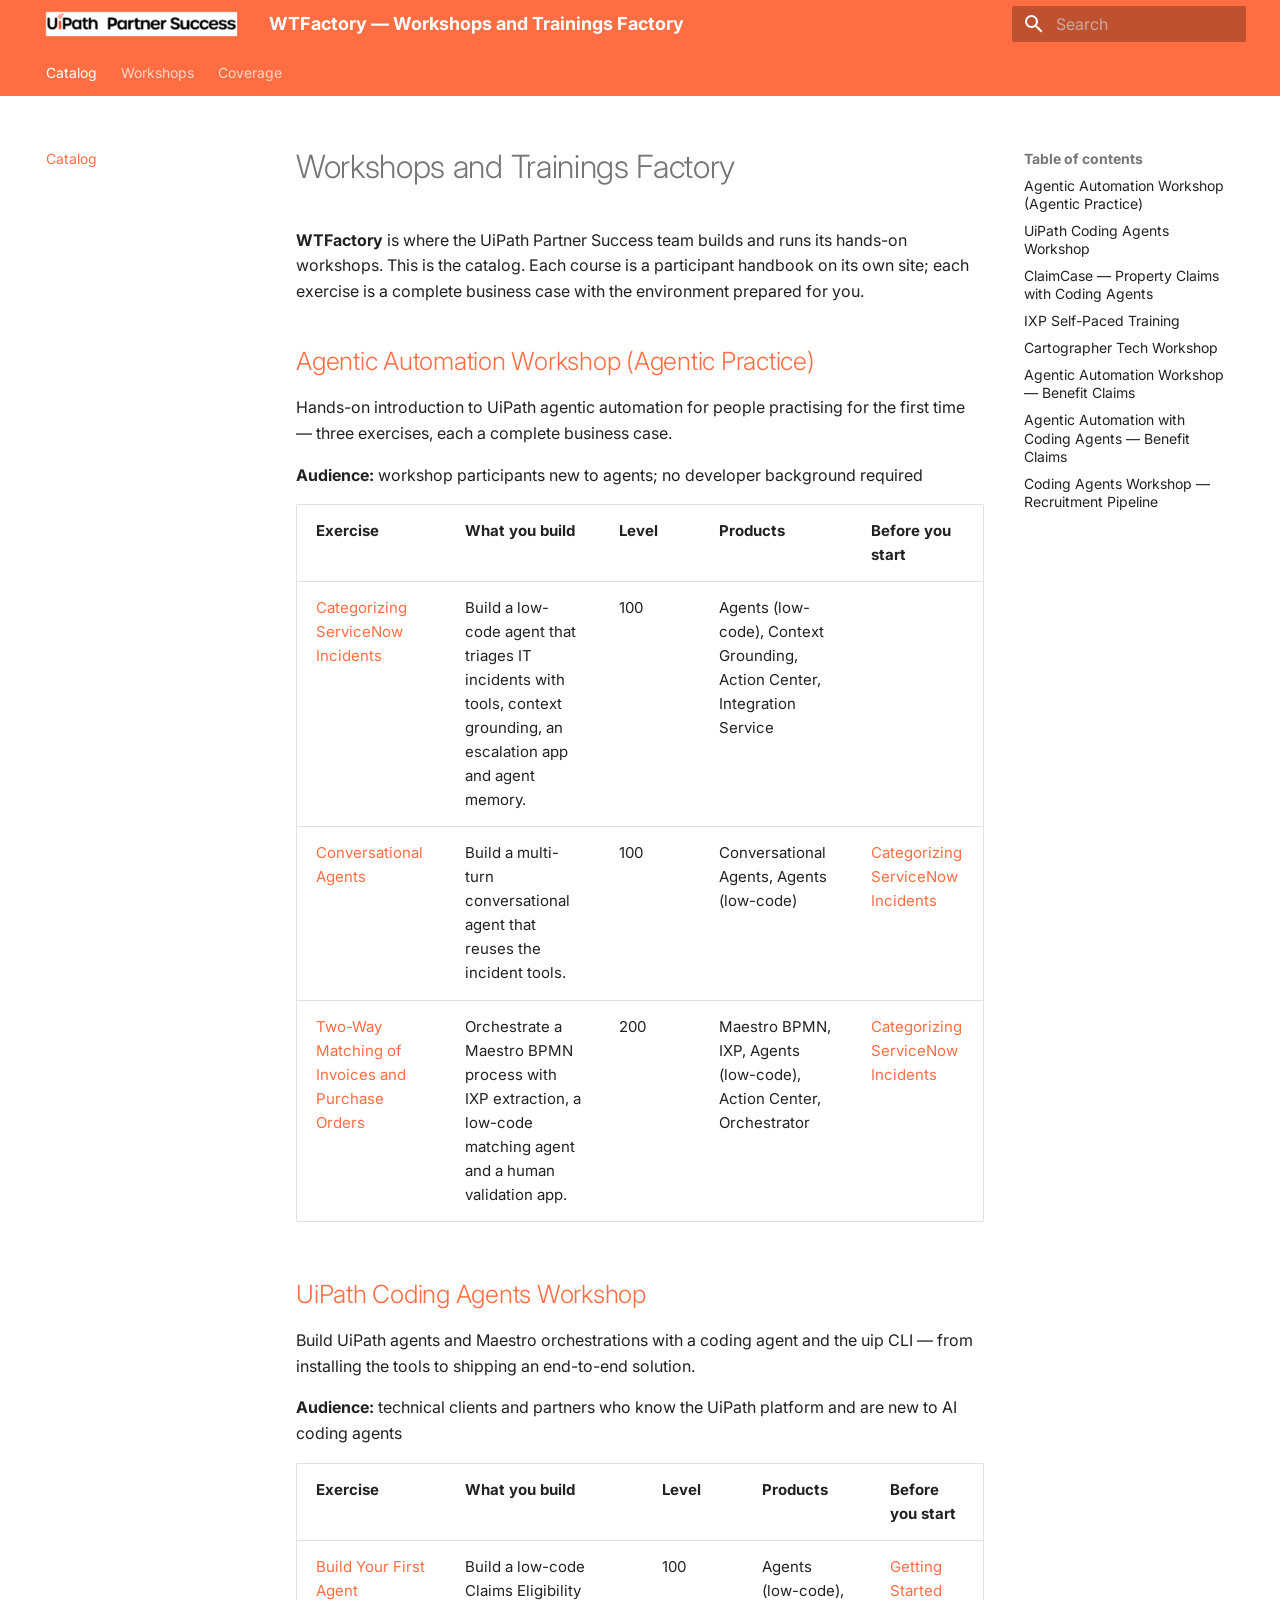
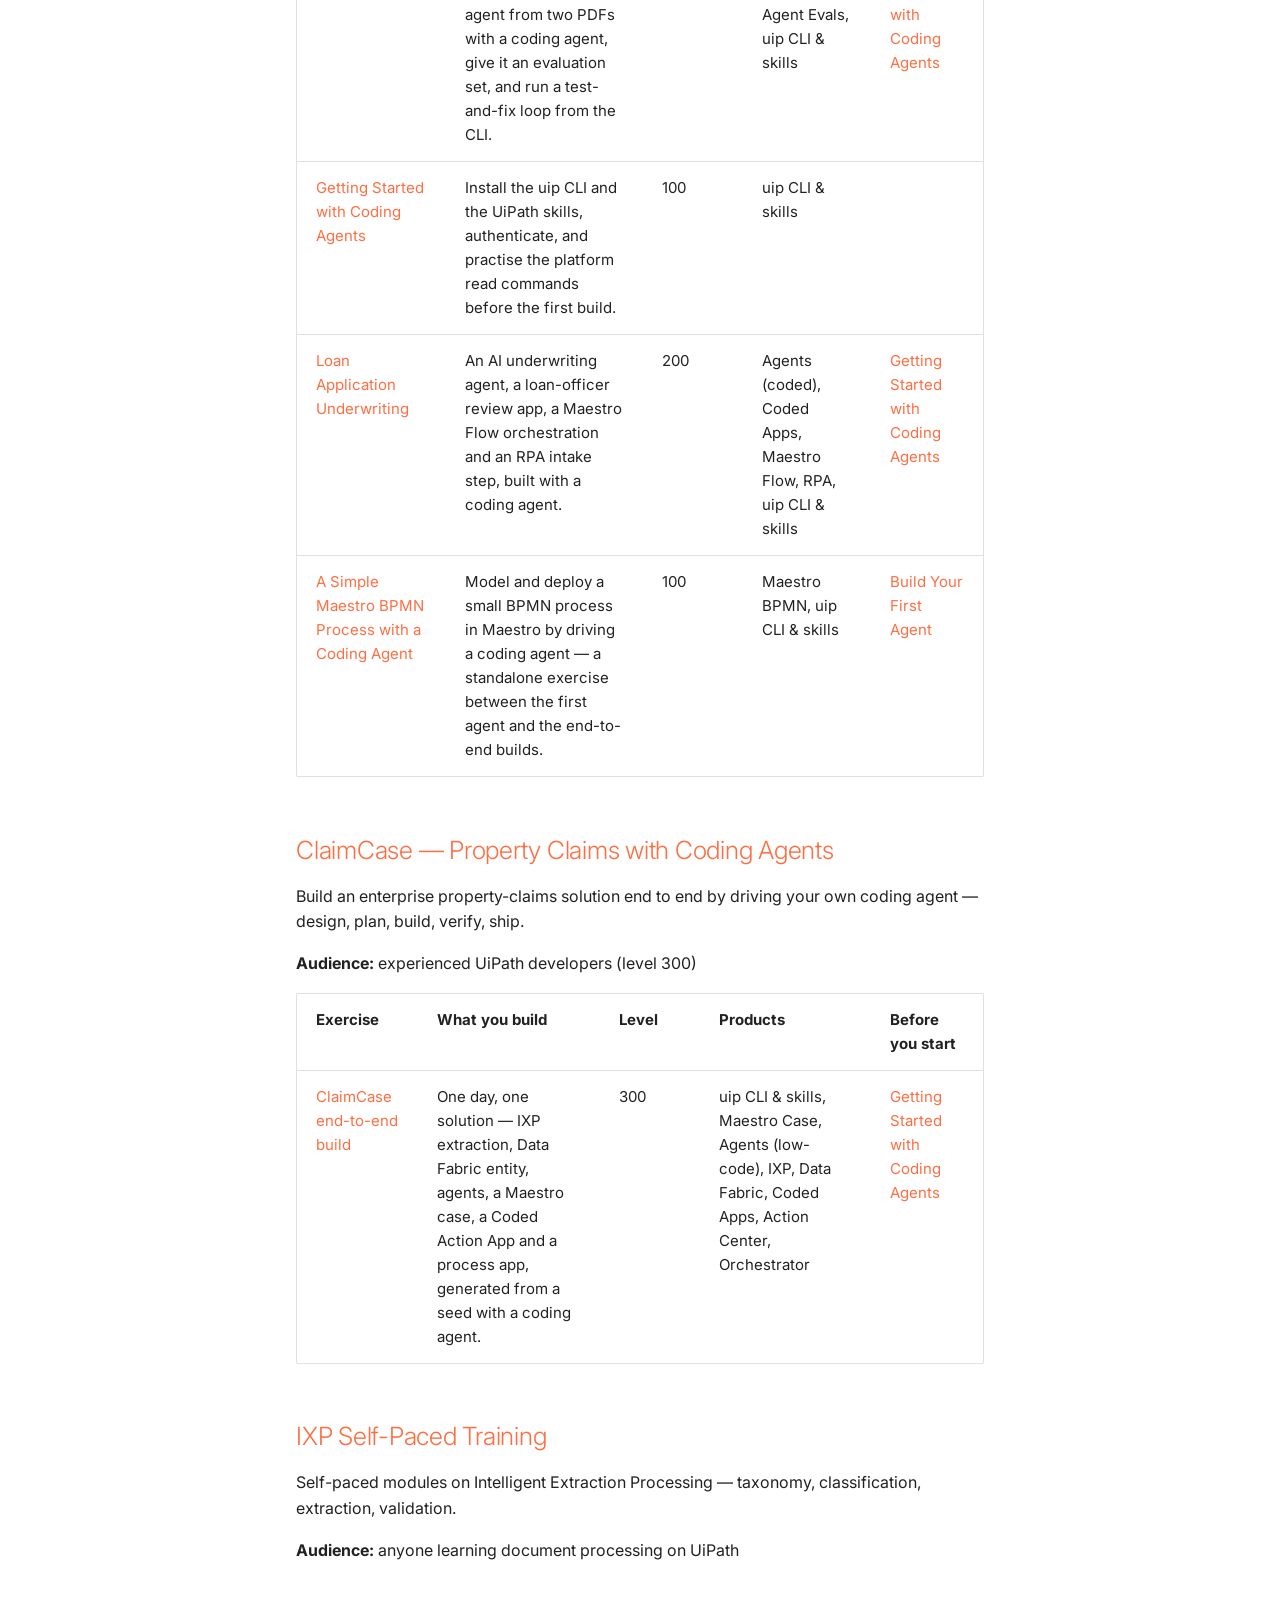
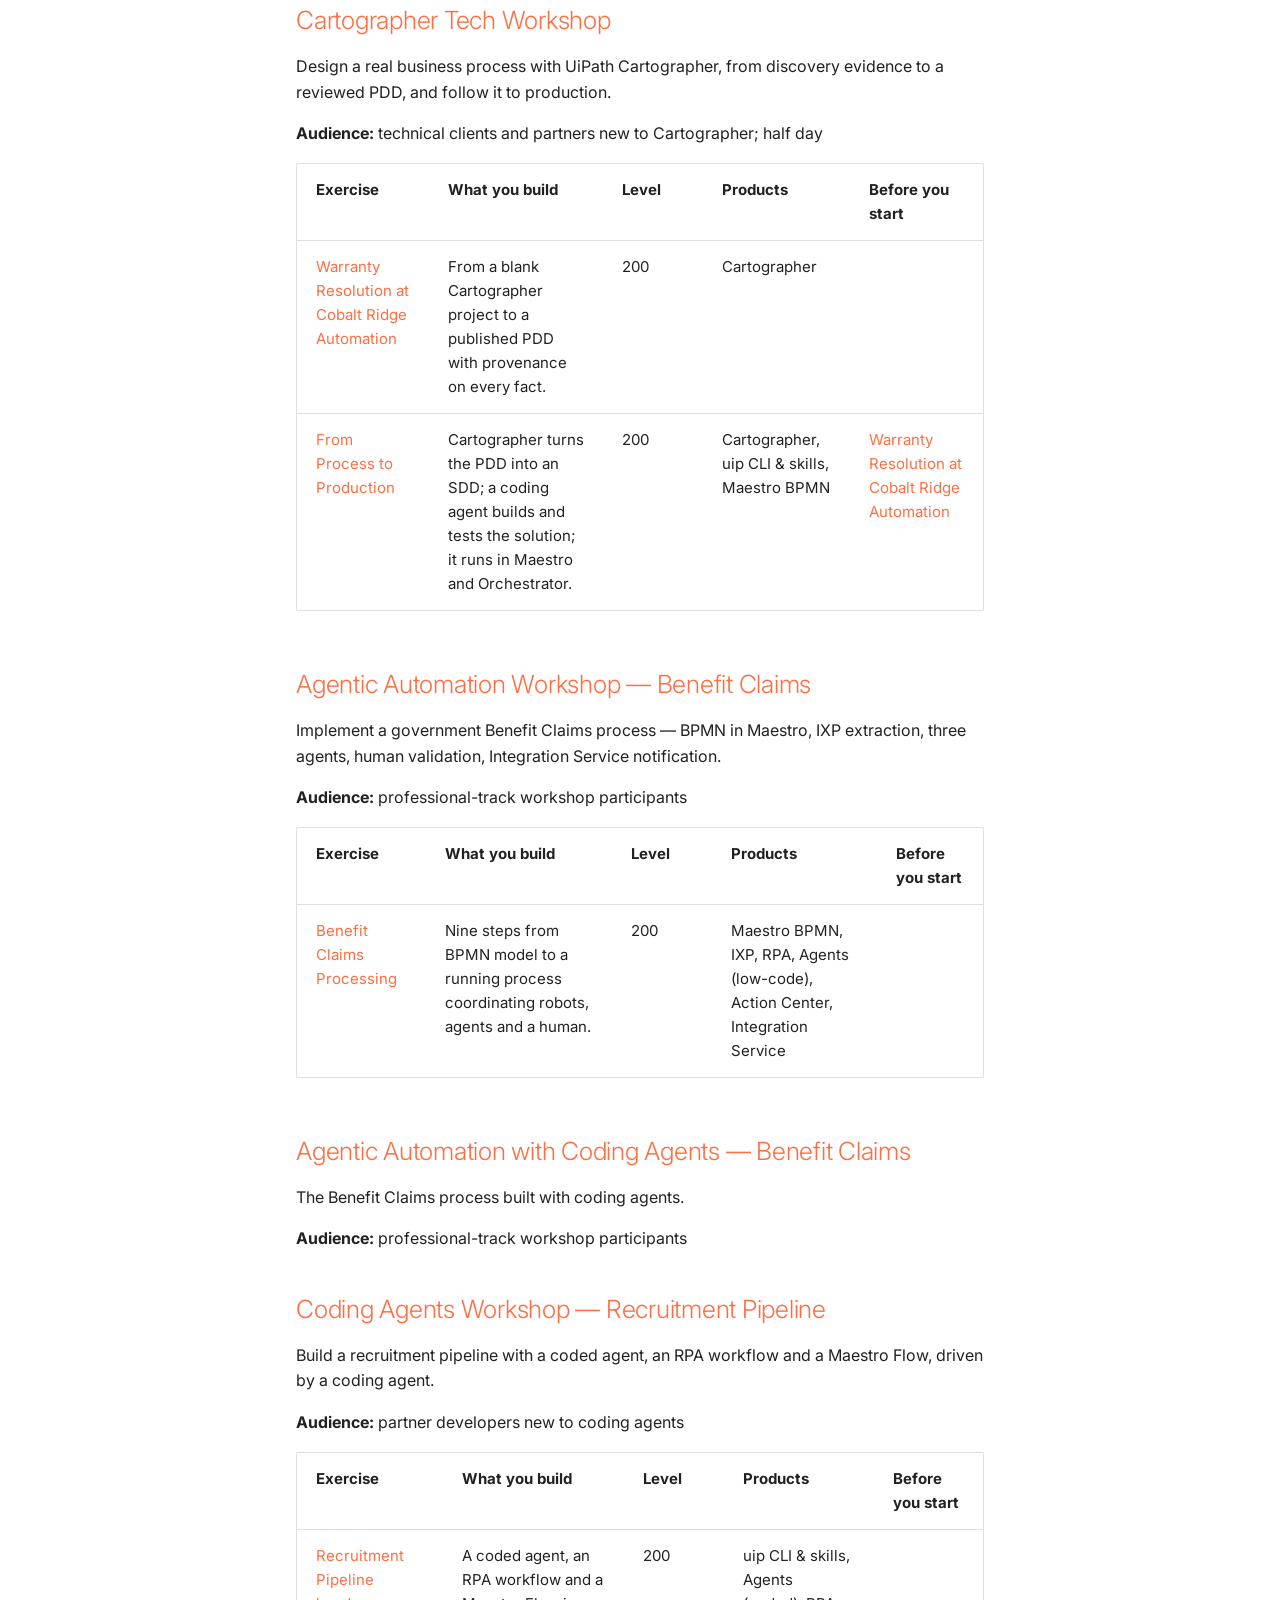
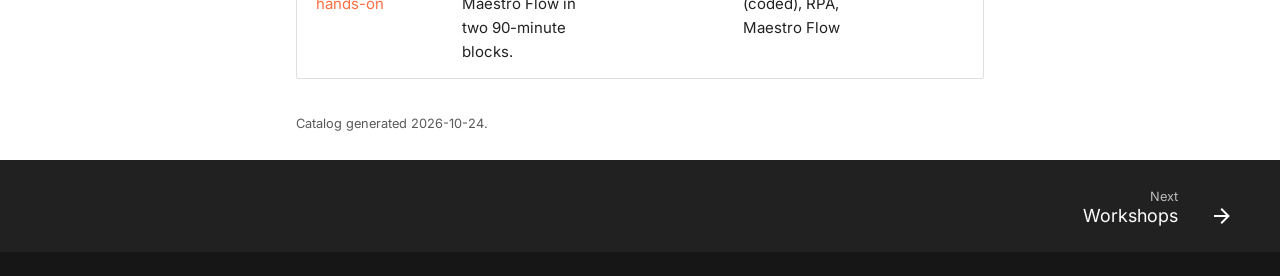
==== commit 00d1c875: "Deployed 77208c5 with MkDocs version: 1.6.1" ====
--- a/index.html
+++ b/index.html
@@ -25,7 +25,7 @@
     
     
       
-        <title>UiPath Practice — Workshop Catalog</title>
+        <title>WTFactory — Workshops and Trainings Factory</title>
       
     
     
@@ -76,7 +76,7 @@
     <div data-md-component="skip">
       
         
-        <a href="#workshop-catalog" class="md-skip">
+        <a href="#workshops-and-trainings-factory" class="md-skip">
           Skip to content
         </a>
       
@@ -90,7 +90,7 @@
 
 <header class="md-header" data-md-component="header">
   <nav class="md-header__inner md-grid" aria-label="Header">
-    <a href="." title="UiPath Practice — Workshop Catalog" class="md-header__button md-logo" aria-label="UiPath Practice — Workshop Catalog" data-md-component="logo">
+    <a href="." title="WTFactory — Workshops and Trainings Factory" class="md-header__button md-logo" aria-label="WTFactory — Workshops and Trainings Factory" data-md-component="logo">
       
   <img src="assets/images/logo.png" alt="logo">
 
@@ -103,7 +103,7 @@
       <div class="md-header__ellipsis">
         <div class="md-header__topic">
           <span class="md-ellipsis">
-            UiPath Practice — Workshop Catalog
+            WTFactory — Workshops and Trainings Factory
           </span>
         </div>
         <div class="md-header__topic" data-md-component="header-topic">
@@ -257,12 +257,12 @@
 
 <nav class="md-nav md-nav--primary md-nav--lifted" aria-label="Navigation" data-md-level="0">
   <label class="md-nav__title" for="__drawer">
-    <a href="." title="UiPath Practice — Workshop Catalog" class="md-nav__button md-logo" aria-label="UiPath Practice — Workshop Catalog" data-md-component="logo">
+    <a href="." title="WTFactory — Workshops and Trainings Factory" class="md-nav__button md-logo" aria-label="WTFactory — Workshops and Trainings Factory" data-md-component="logo">
       
   <img src="assets/images/logo.png" alt="logo">
 
     </a>
-    UiPath Practice — Workshop Catalog
+    WTFactory — Workshops and Trainings Factory
   </label>
   
   <ul class="md-nav__list" data-md-scrollfix>
@@ -614,8 +614,8 @@
 
 
 
-<h1 id="workshop-catalog">Workshop Catalog</h1>
-<p>Hands-on UiPath workshops built by the Partner Success team. Each course is a participant handbook on its own site; each exercise is a complete business case with the environment prepared for you.</p>
+<h1 id="workshops-and-trainings-factory">Workshops and Trainings Factory</h1>
+<p><strong>WTFactory</strong> is where the UiPath Partner Success team builds and runs its hands-on workshops. This is the catalog. Each course is a participant handbook on its own site; each exercise is a complete business case with the environment prepared for you.</p>
 <h2 id="agentic-automation-workshop-agentic-practice"><a href="https://uipath-practice.github.io/AgenticPracticeCourse/">Agentic Automation Workshop (Agentic Practice)</a></h2>
 <p>Hands-on introduction to UiPath agentic automation for people practising for the first time — three exercises, each a complete business case.</p>
 <p><strong>Audience:</strong> workshop participants new to agents; no developer background required</p>
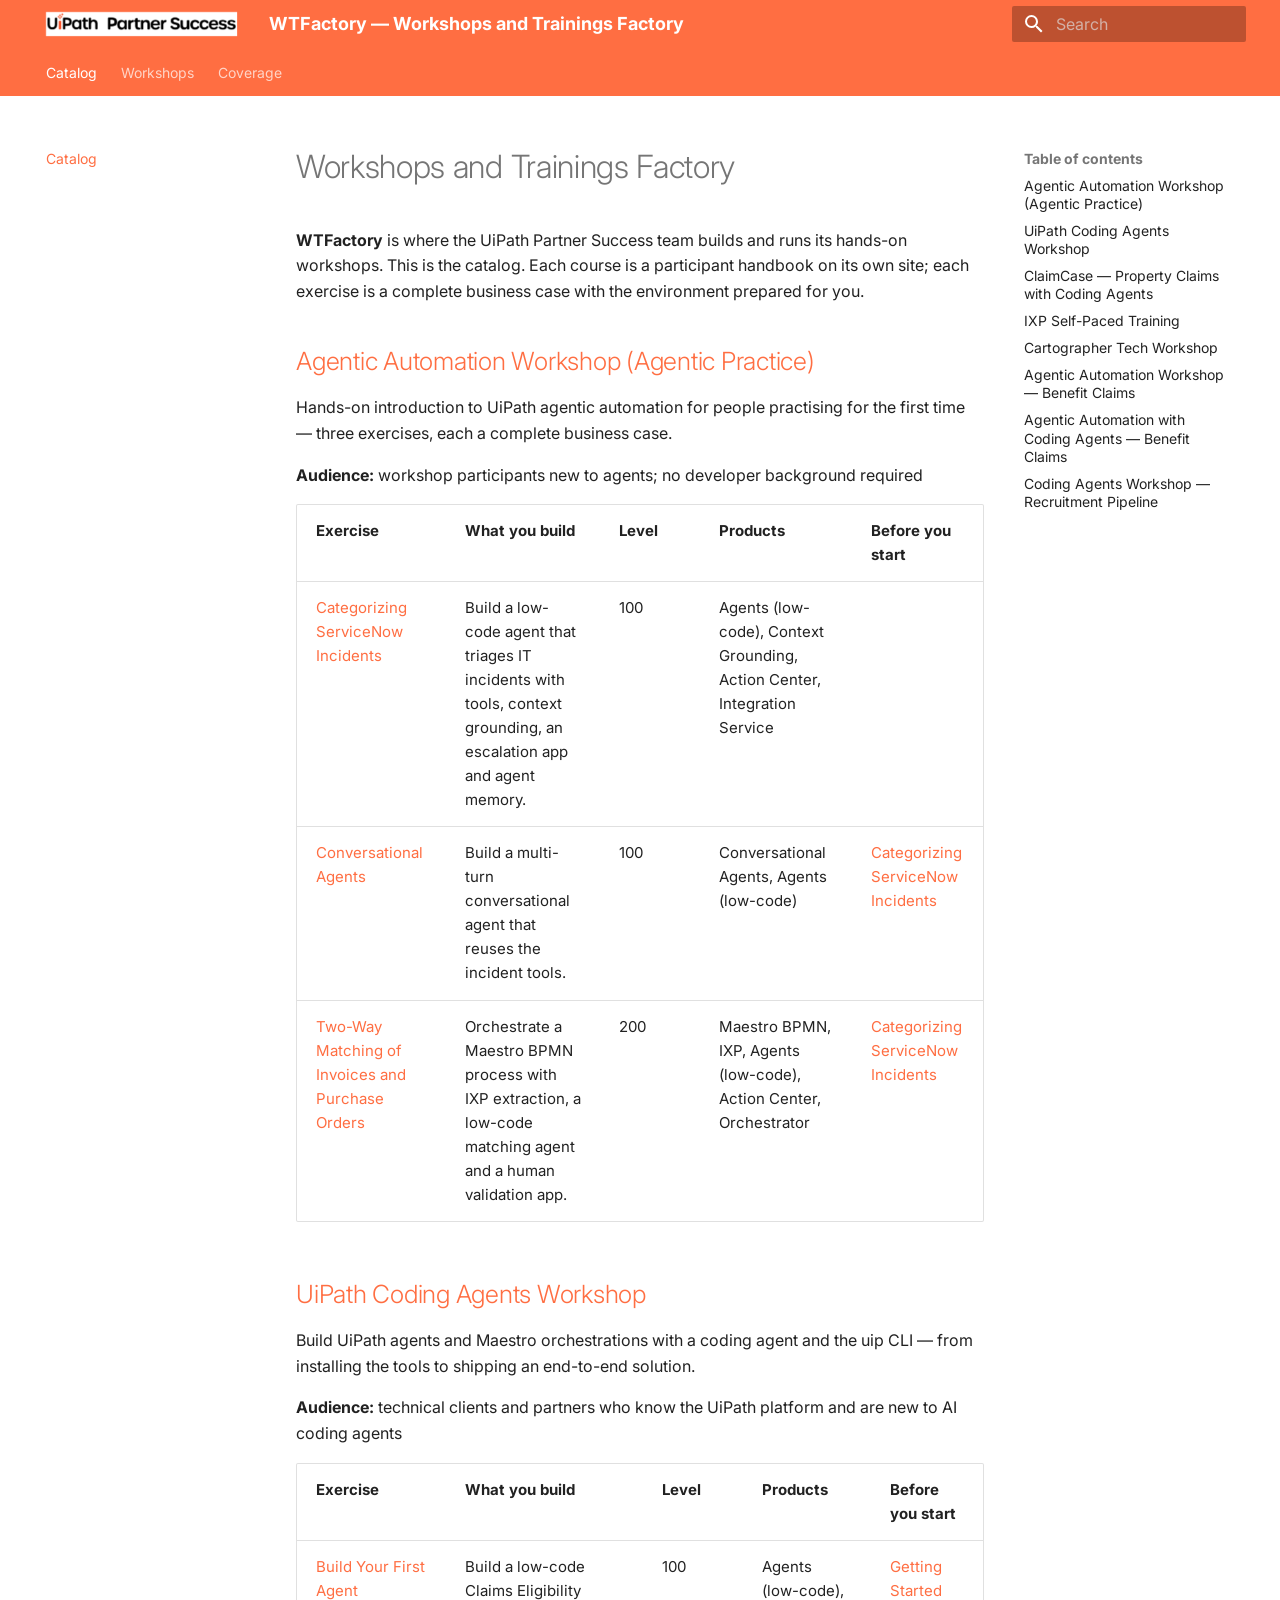
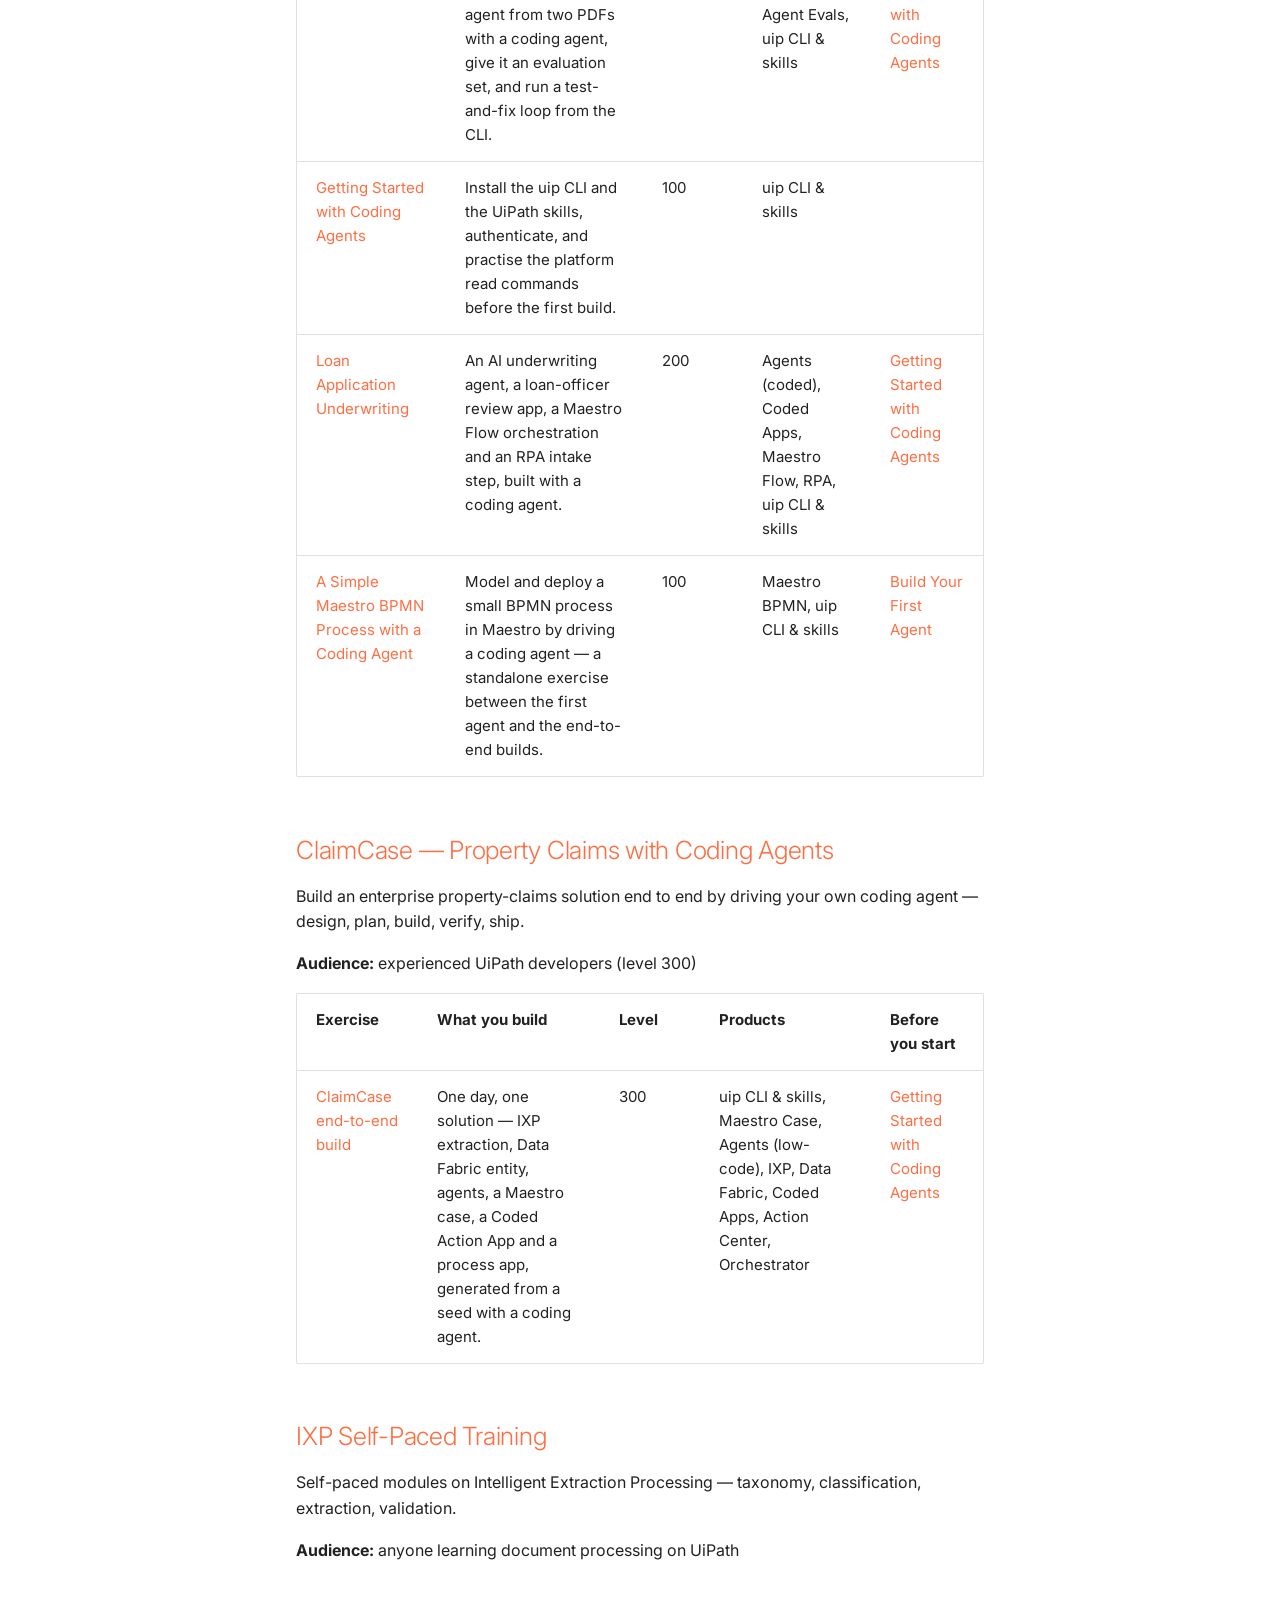
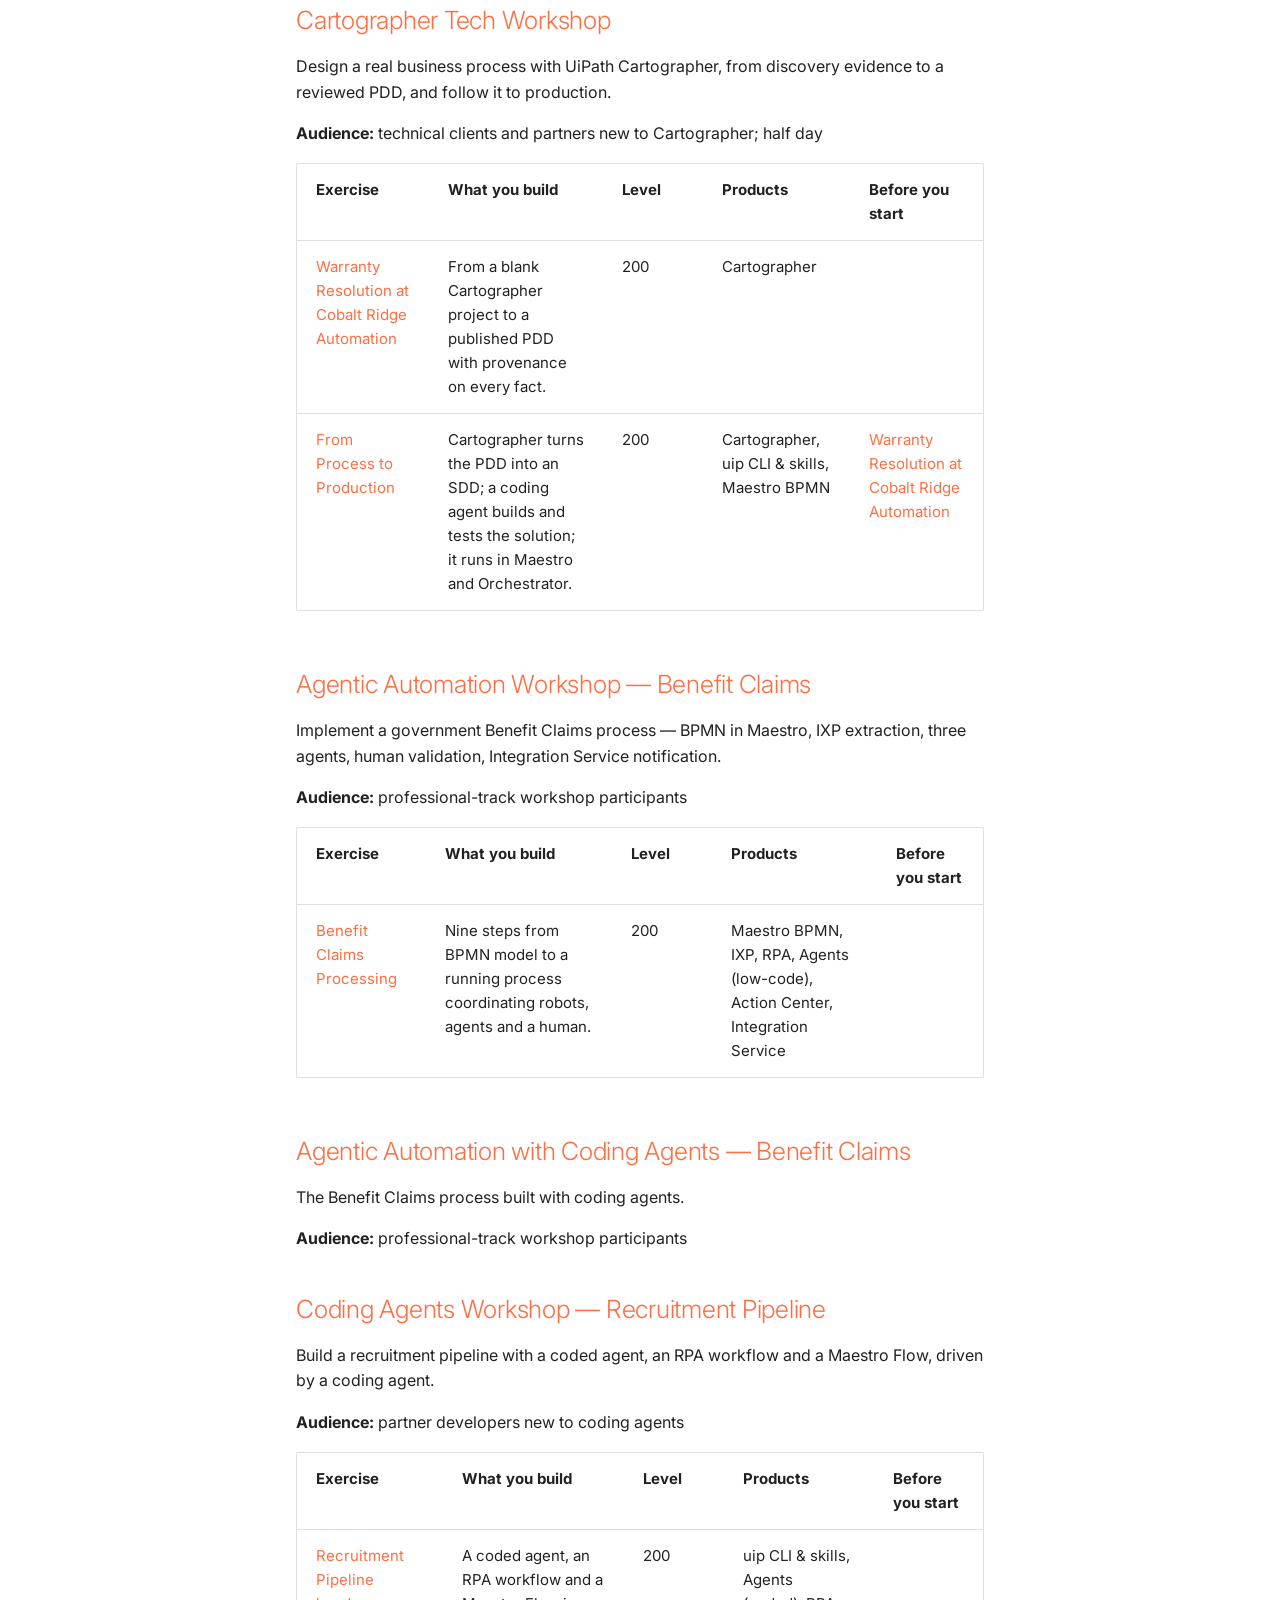
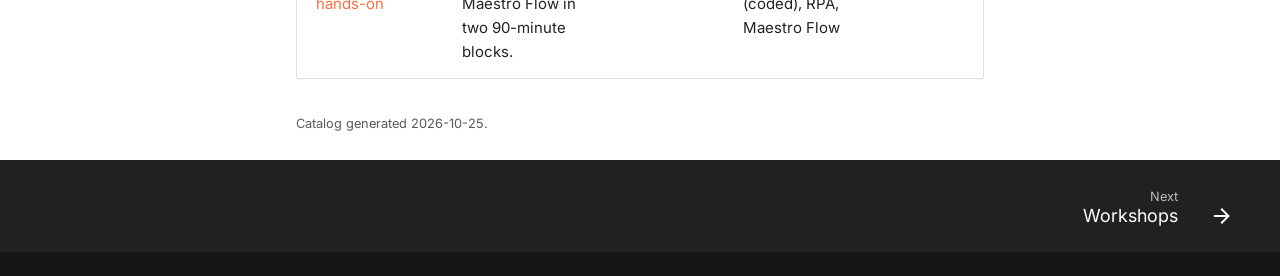
==== commit 9840c6f5: "Deployed c249f50 with MkDocs version: 1.6.1" ====
--- a/index.html
+++ b/index.html
@@ -802,7 +802,7 @@
 </tr>
 </tbody>
 </table>
-<p><small>Catalog generated 2026-10-24.</small></p>
+<p><small>Catalog generated 2026-10-25.</small></p>
 
 
 
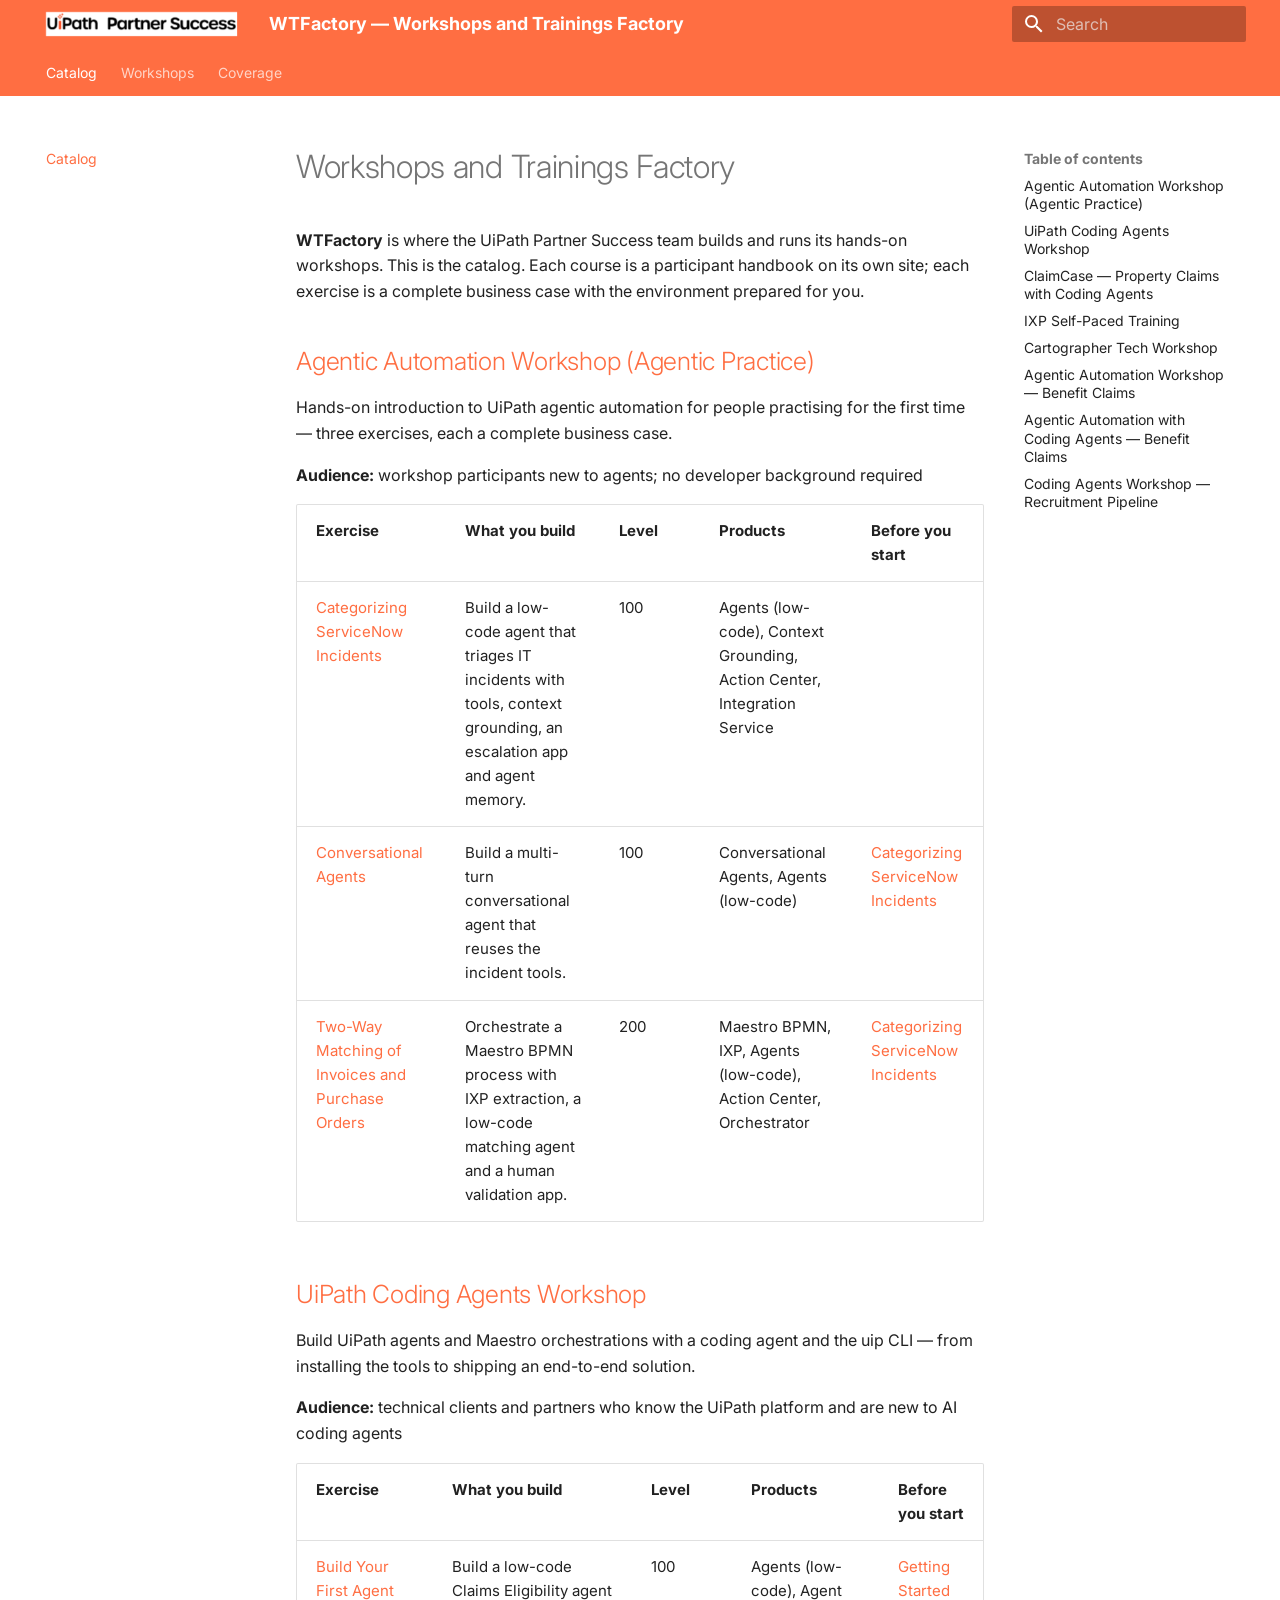
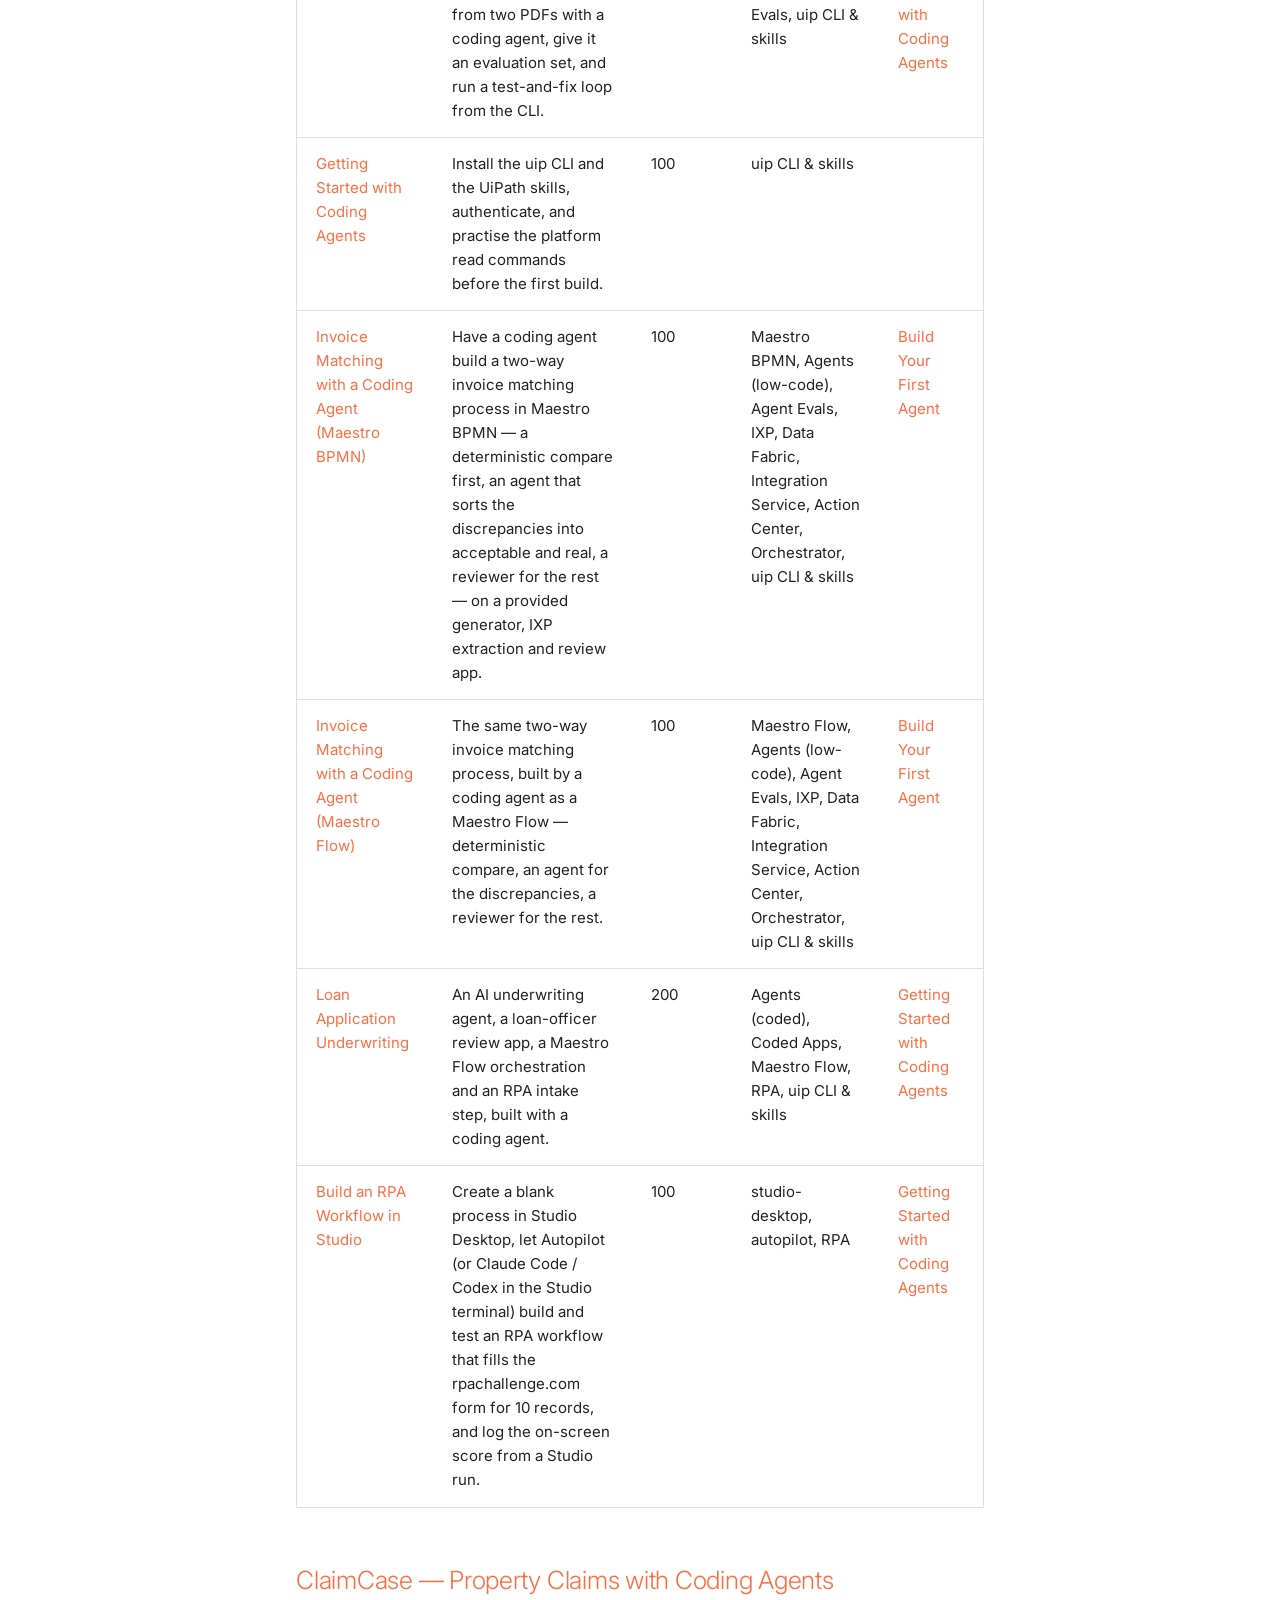
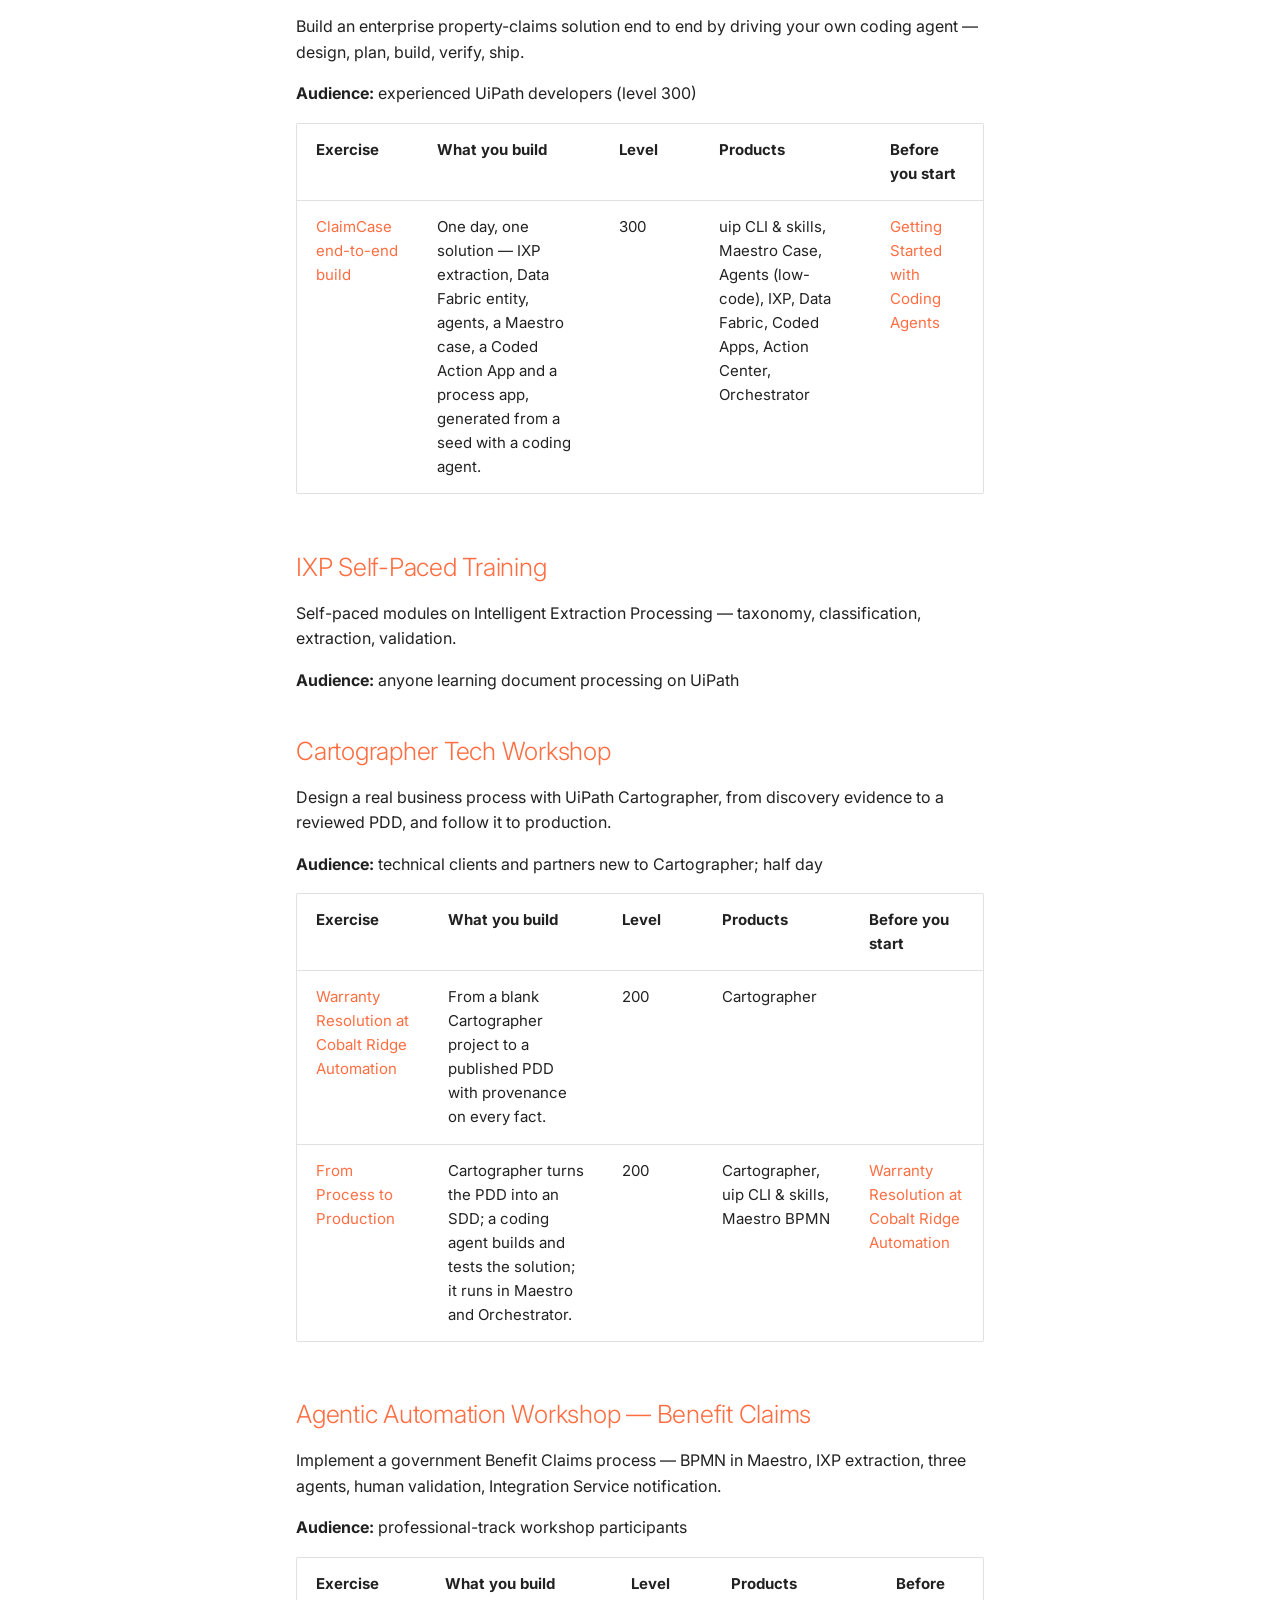
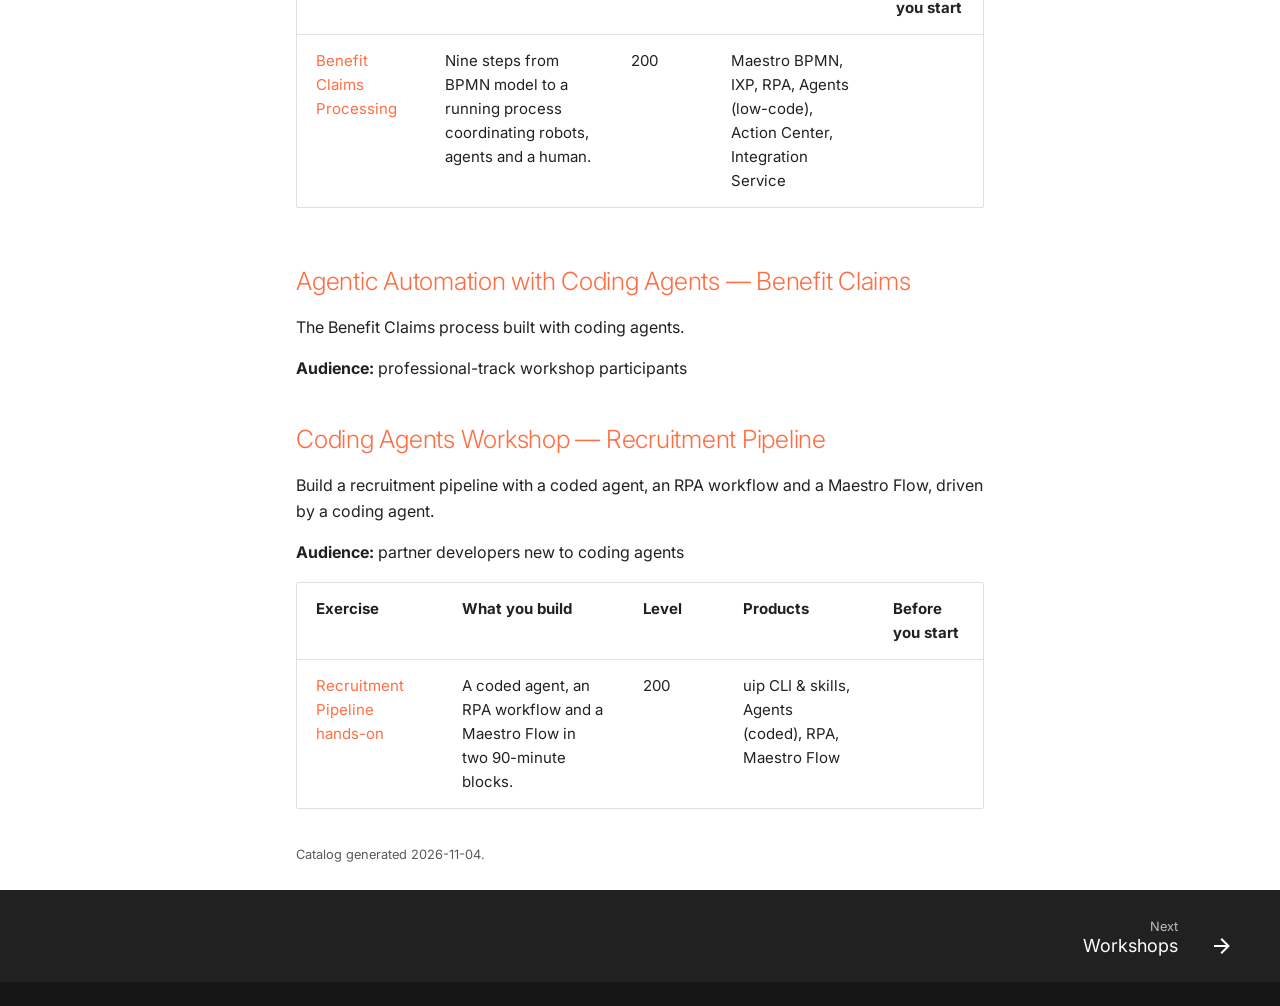
==== commit 0213f72b: "Deployed b53f872 with MkDocs version: 1.6.1" ====
--- a/index.html
+++ b/index.html
@@ -668,7 +668,7 @@
 </thead>
 <tbody>
 <tr>
-<td><a href="https://uipath-practice.github.io/CodingAgentsCourse/getting-started/3-build-your-first-agent/">Build Your First Agent</a></td>
+<td><a href="https://uipath-practice.github.io/CodingAgentsCourse/getting-started/4-build-your-first-agent/">Build Your First Agent</a></td>
 <td>Build a low-code Claims Eligibility agent from two PDFs with a coding agent, give it an evaluation set, and run a test-and-fix loop from the CLI.</td>
 <td>100</td>
 <td>Agents (low-code), Agent Evals, uip CLI &amp; skills</td>
@@ -682,6 +682,20 @@
 <td></td>
 </tr>
 <tr>
+<td><a href="https://uipath-practice.github.io/CodingAgentsCourse/invoice-matching/">Invoice Matching with a Coding Agent (Maestro BPMN)</a></td>
+<td>Have a coding agent build a two-way invoice matching process in Maestro BPMN — a deterministic compare first, an agent that sorts the discrepancies into acceptable and real, a reviewer for the rest — on a provided generator, IXP extraction and review app.</td>
+<td>100</td>
+<td>Maestro BPMN, Agents (low-code), Agent Evals, IXP, Data Fabric, Integration Service, Action Center, Orchestrator, uip CLI &amp; skills</td>
+<td><a href="https://uipath-practice.github.io/CodingAgentsCourse/getting-started/4-build-your-first-agent/">Build Your First Agent</a></td>
+</tr>
+<tr>
+<td><a href="https://uipath-practice.github.io/CodingAgentsCourse/invoice-matching/">Invoice Matching with a Coding Agent (Maestro Flow)</a></td>
+<td>The same two-way invoice matching process, built by a coding agent as a Maestro Flow — deterministic compare, an agent for the discrepancies, a reviewer for the rest.</td>
+<td>100</td>
+<td>Maestro Flow, Agents (low-code), Agent Evals, IXP, Data Fabric, Integration Service, Action Center, Orchestrator, uip CLI &amp; skills</td>
+<td><a href="https://uipath-practice.github.io/CodingAgentsCourse/getting-started/4-build-your-first-agent/">Build Your First Agent</a></td>
+</tr>
+<tr>
 <td><a href="https://uipath-practice.github.io/CodingAgentsCourse/loan-application-underwriting/">Loan Application Underwriting</a></td>
 <td>An AI underwriting agent, a loan-officer review app, a Maestro Flow orchestration and an RPA intake step, built with a coding agent.</td>
 <td>200</td>
@@ -689,11 +703,11 @@
 <td><a href="https://uipath-practice.github.io/CodingAgentsCourse/getting-started/">Getting Started with Coding Agents</a></td>
 </tr>
 <tr>
-<td><a href="https://uipath-practice.github.io/CodingAgentsCourse/getting-started/4-simple-bpmn/">A Simple Maestro BPMN Process with a Coding Agent</a></td>
-<td>Model and deploy a small BPMN process in Maestro by driving a coding agent — a standalone exercise between the first agent and the end-to-end builds.</td>
+<td><a href="https://uipath-practice.github.io/CodingAgentsCourse/getting-started/3-build-an-rpa-workflow/">Build an RPA Workflow in Studio</a></td>
+<td>Create a blank process in Studio Desktop, let Autopilot (or Claude Code / Codex in the Studio terminal) build and test an RPA workflow that fills the rpachallenge.com form for 10 records, and log the on-screen score from a Studio run.</td>
 <td>100</td>
-<td>Maestro BPMN, uip CLI &amp; skills</td>
-<td><a href="https://uipath-practice.github.io/CodingAgentsCourse/getting-started/3-build-your-first-agent/">Build Your First Agent</a></td>
+<td>studio-desktop, autopilot, RPA</td>
+<td><a href="https://uipath-practice.github.io/CodingAgentsCourse/getting-started/">Getting Started with Coding Agents</a></td>
 </tr>
 </tbody>
 </table>
@@ -802,7 +816,7 @@
 </tr>
 </tbody>
 </table>
-<p><small>Catalog generated 2026-10-25.</small></p>
+<p><small>Catalog generated 2026-11-04.</small></p>
 
 
 
